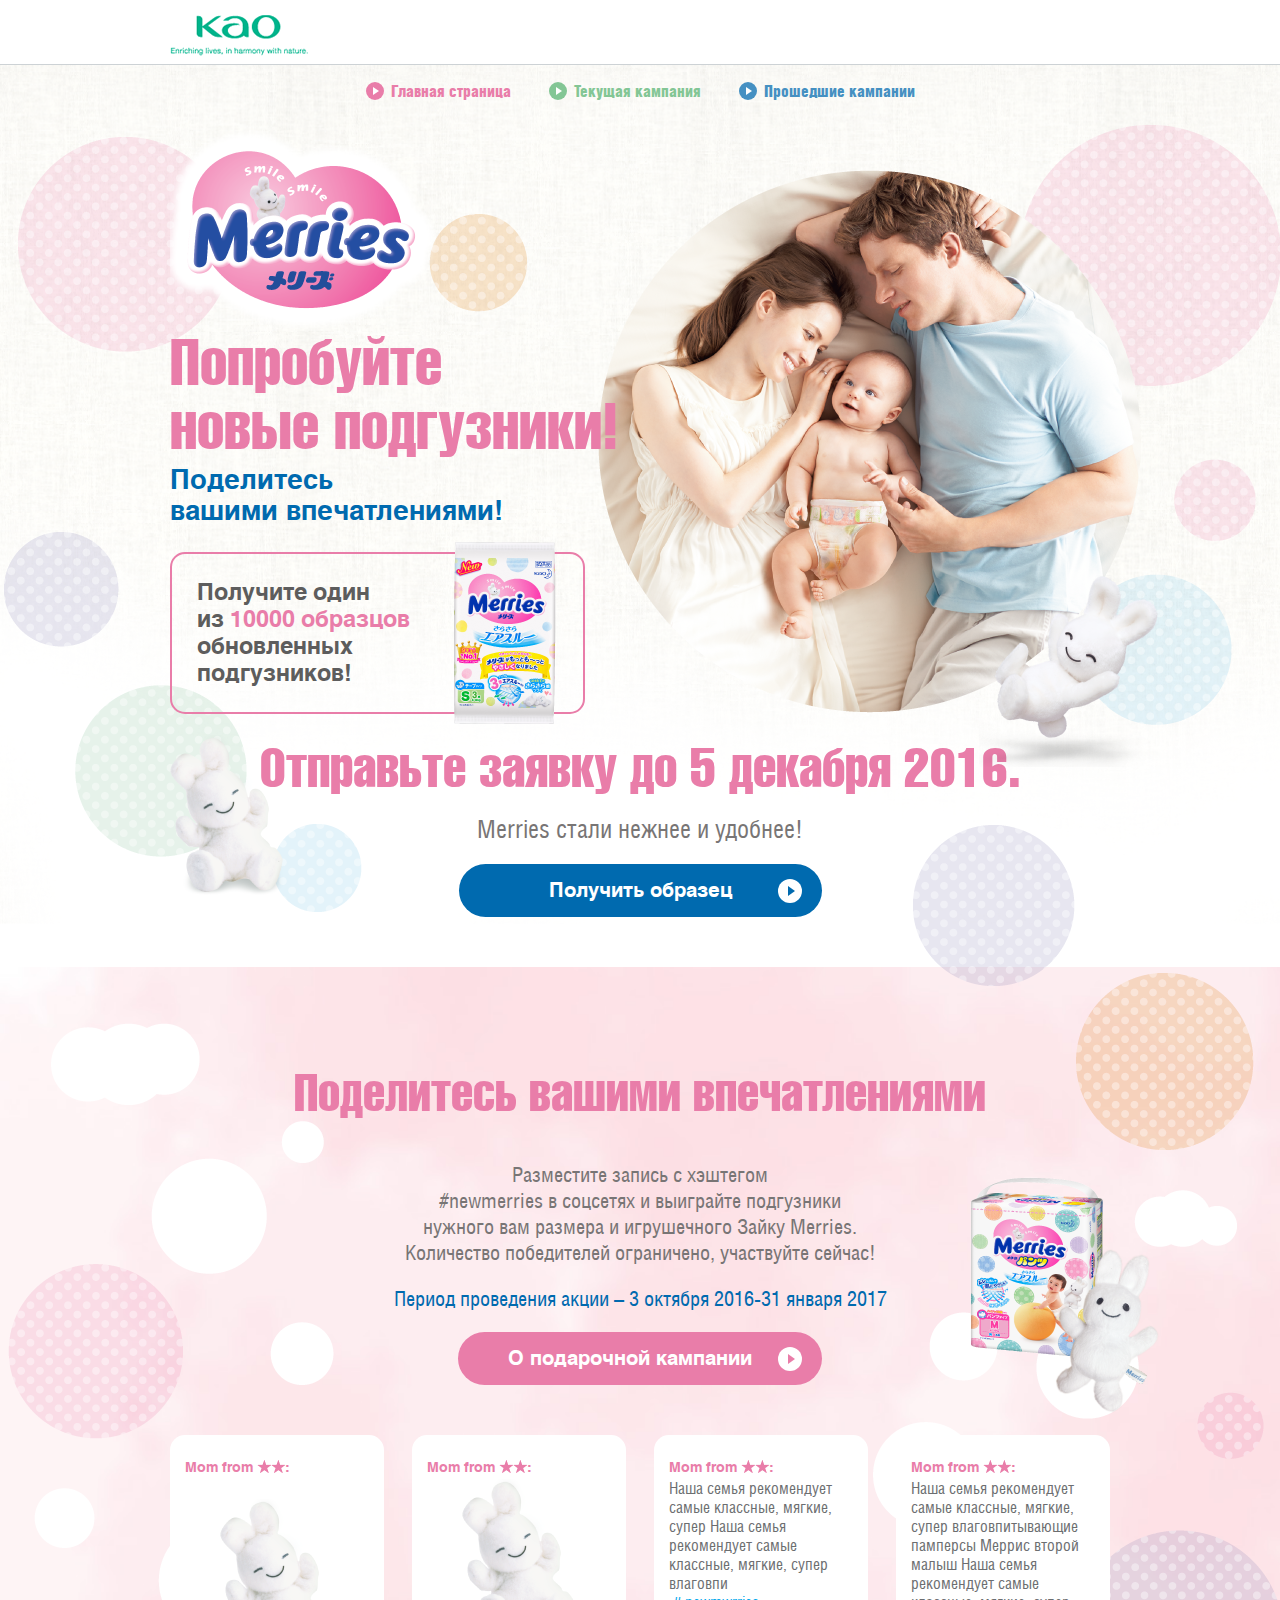
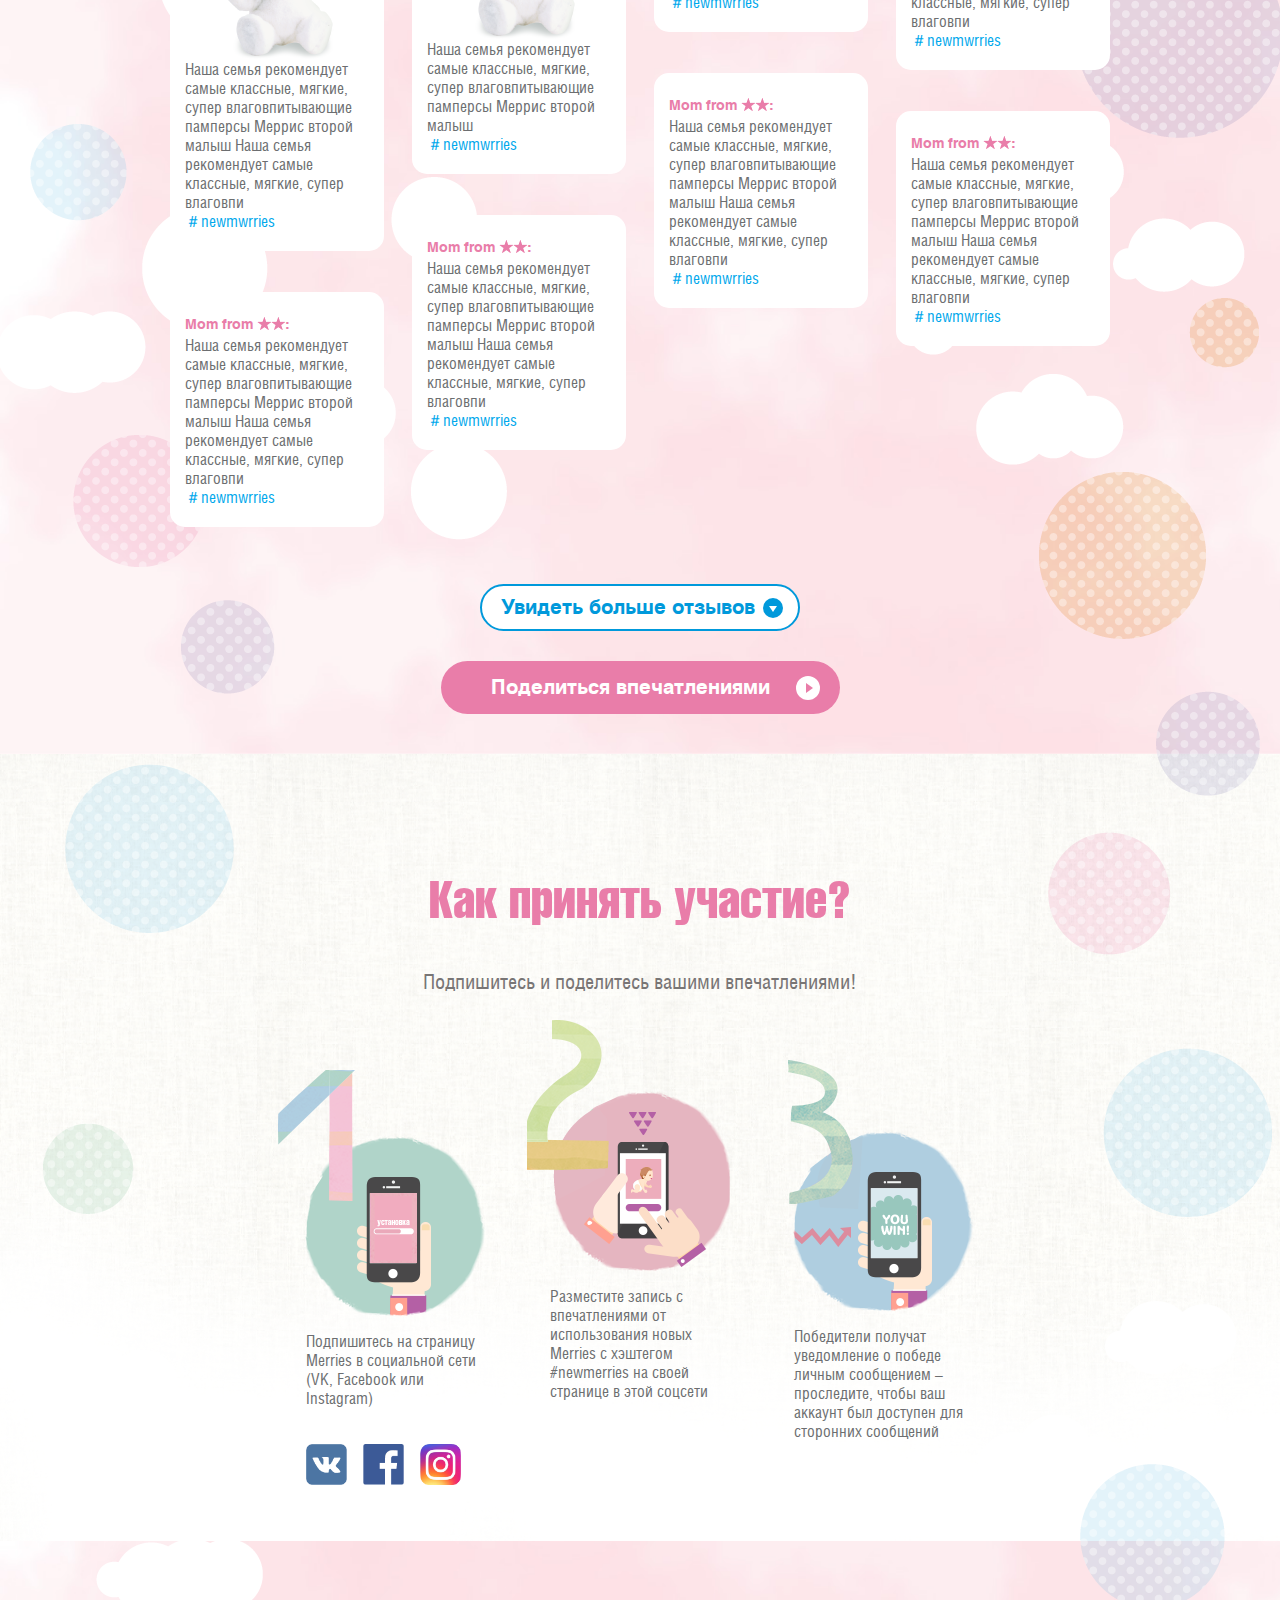
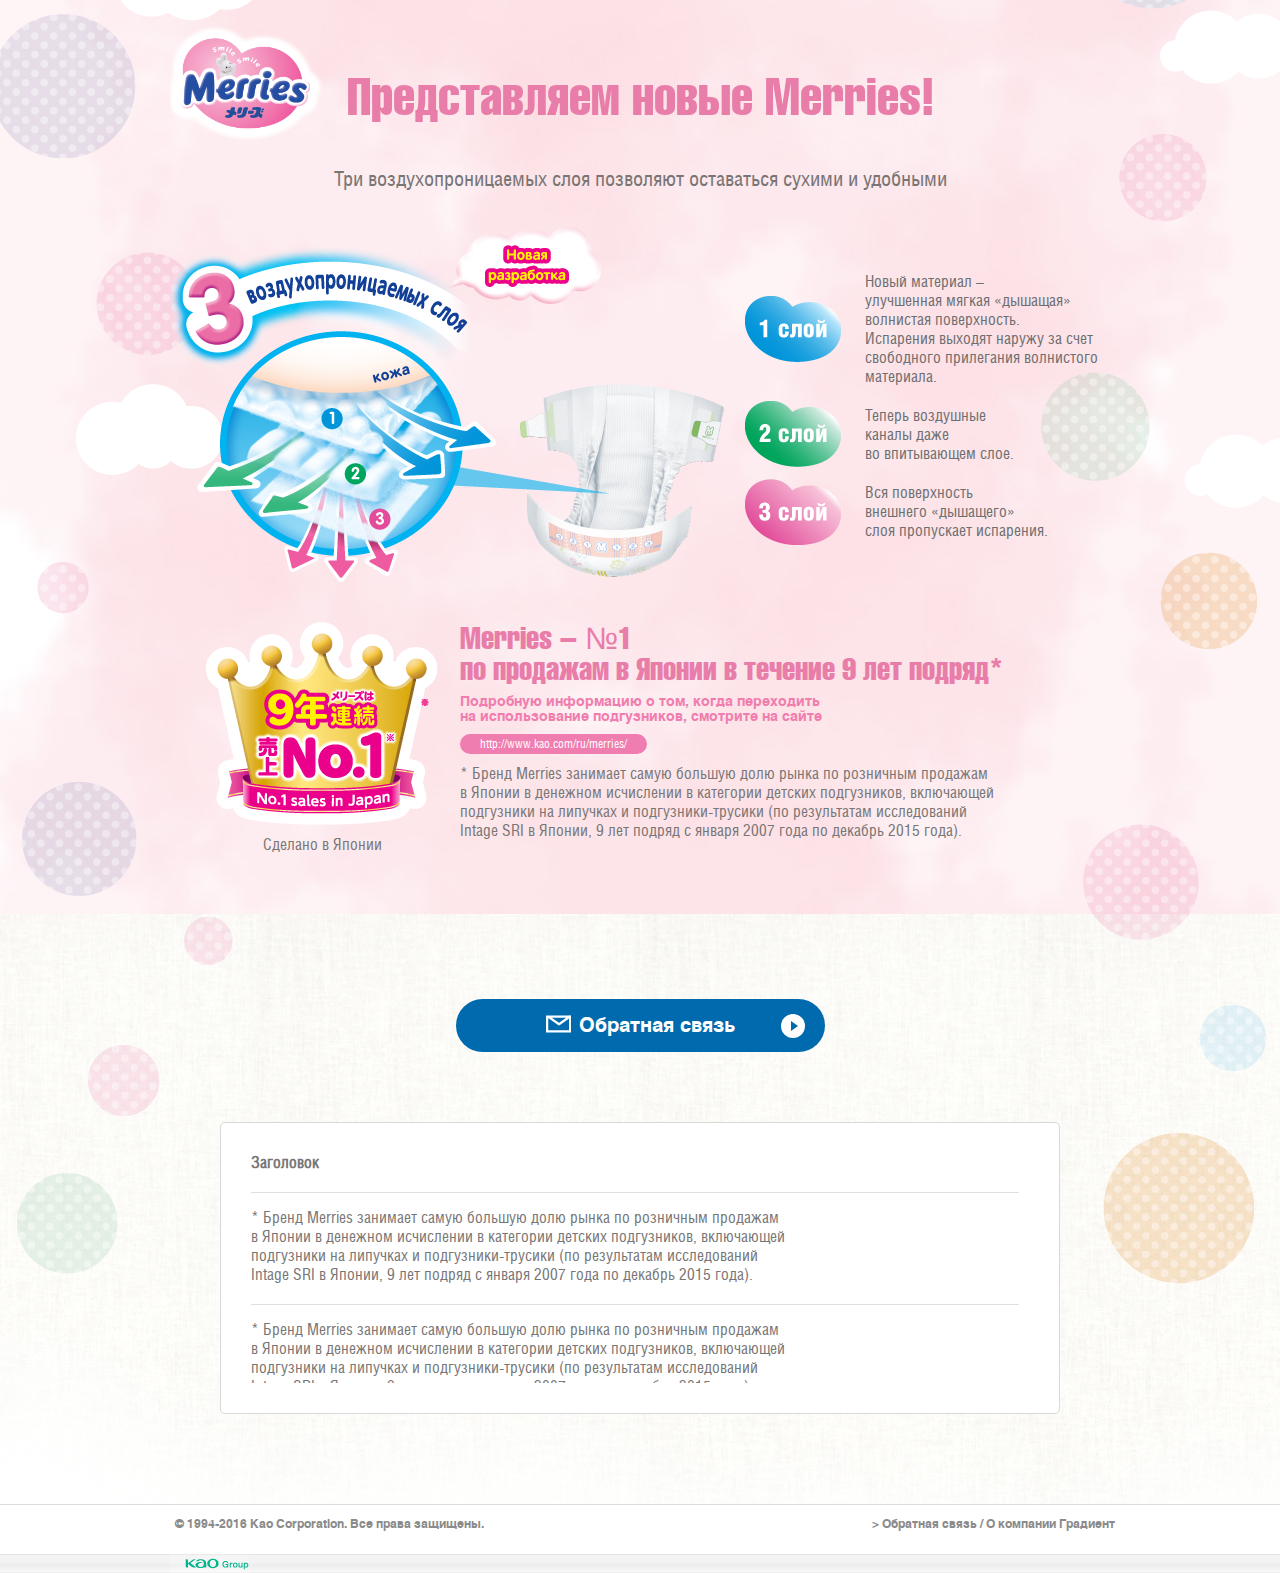
==== Merries/index.html @ 50fe29ae "правки формы" ====
<!DOCTYPE html>
<html lang="en">

    <head>

        <!-- Basic page needs
        ============================================ -->
        <title>Home page</title>
        <meta charset="utf-8">
        <meta name="author" content="">
        <meta name="keywords" content="">
        <meta name="description" content="">

        <!-- Mobile specific metas
        ============================================ -->
        <meta name="viewport" content="width=device-width, initial-scale=1.0, maximum-scale=1.0, user-scalable=no">


        <!-- Libs CSS
        ============================================ -->
        <!-- <link href="https://fonts.googleapis.com/css?family=Roboto+Condensed:300,400,700&subset=cyrillic" rel="stylesheet"> -->

        

        <!-- Favicon
        ============================================ -->
        <!-- <link rel="shortcut icon" type="images/x-icon" href="images/fav_icon.ico"> -->
        <link rel="stylesheet" href="plugins/jquery.arcticmodal-0.3/jquery.arcticmodal-0.3.css">
        <link rel="stylesheet" href="plugins/ion.calendar-2.0.2/css/ion.calendar.css">

        <!-- Theme CSS
        ============================================ -->
        <!-- <link rel="stylesheet" href="css/se.css"> -->
        <link rel="stylesheet" href="css/style.css">

        <!-- Media Queries CSS
        ============================================ -->
        <link rel="stylesheet" href="css/responsive.css">

        <!-- Old IE 
        ============================================ -->

        <!--[if lt IE 8]>
        <div style=' clear: both; text-align:center; position: relative;'>
          <a href="http://windows.microsoft.com/en-US/internet-explorer/products/ie/home?ocid=ie6_countdown_bannercode">
            <img src="http://storage.ie6countdown.com/assets/100/images/banners/warning_bar_0000_us.jpg" border="0" height="42" width="820" alt="You are using an outdated browser. For a faster, safer browsing experience, upgrade for free today." />
          </a>
        </div>
        <![endif]-->
        <!--[if lt IE 9]>
        <script type="text/javascript" src="js/html5.js"></script>
        <link rel="stylesheet" type="text/css" media="screen" href="css/ie.css">
        <![endif]-->


    </head>

    <body>

        <!-- - - - - - - - - - - - - - Header - - - - - - - - - - - - - - - - -->

        <header id="header" role="banner">
            
            <!-- - - - - - - - - - - - - - Logo - - - - - - - - - - - - - - - - -->

            <div class="container">
                <div class="logo">
                
                  <a href="index.html" title="Home Page">
                      HomeStyle
                  </a>
                
                </div>
            </div>
             
            <!-- - - - - - - - - - - - - - End of Logo - - - - - - - - - - - - - - - - -->
            

        </header>

        <!-- - - - - - - - - - - - - - End of Header - - - - - - - - - - - - - - - - -->

        <!-- - - - - - - - - - - - - - Content - - - - - - - - - - - - - - - - -->

        <section>

            <div class="box box_1">

                <div class="container">

                    <!-- - - - - - - - - - - - - - Main Navigation - - - - - - - - - - - - - - - - -->
                   
                    <nav role="navigation">
                   
                       <ul class="navigation">
                   
                           <li class="nav_item_1"><a href="index.html">Главная страница</a></li>
                           <li class="nav_item_2"><a href="present.html">Текущая кампания</a></li>
                           <li class="nav_item_3"><a href="campaignslist.html">Прошедшие кампании</a></li>
                   
                       </ul>
                   
                    </nav>
                   
                   <!-- - - - - - - - - - - - - - End of Main Navigation - - - - - - - - - - - - - - - - -->
                   
                    <div class="two_box clearfix">
                        <div class="two_box_left layer_box_1">
                            <div class="logo_merries">
                                <img src="images/logo_merries.png" height="200" width="271" alt="">
                            </div>

                            <h1>Попробуйте <br> новые подгузники!</h1>
                            <h2>Поделитесь <br> вашими впечатлениями!</h2>

                            <div class="information_box">
                                <div class="information_box_img">
                                    <img src="images/merries_img_1.png" height="182" width="102" alt="">
                                </div>
                                Получите один  <br>
                                из <span>10000 образцов</span>  <br>
                                обновленных  <br>
                                подгузников!
                            </div>
                        </div>
                        <div class="two_box_right">
                            <div class="main_foto">
                                <img src="images/photo1.png" height="543" width="543" alt="">
                            </div>
                        </div>
                    </div>

                    <div class="align_center">
                        <p class="title_data">Отправьте заявку до 5 декабря 2016. </p>
                        <p class="title_information">Merries стали нежнее и удобнее!</p>

                        <a href="javascript:;" class="btn_blue modal_btn3">Получить образец</a>
                    </div>

                    <div class="rabbit_1">
                        <img src="images/rabbit_1.png" alt="">
                    </div>
                    <div class="rabbit_2">
                        <img src="images/rabbit_2.png" alt="">
                    </div>
                    
               </div>
 
            </div>

            <div class="box box_2">

                <div class="container">

                    
                    <div class="h3_wr">
                        <h3>Поделитесь вашими впечатлениями</h3>
                    </div>
                    <!-- <div class="h3_wr">
                        <h3 style="background:  url(images/cloud_1.png) center center no-repeat;">Поделитесь вашими впечатлениями</h3>
                    </div> -->

                    <div class="rabbit_3">
                        <img src="images/rabbit_3.png" alt="">
                    </div>

                    <div class="align_center">
                        <p class="fz21">Разместите запись с хэштегом <br> #newmerries в соцсетях и выиграйте подгузники <br>  нужного вам размера и игрушечного Зайку Merries. <br> Количество победителей ограничено, участвуйте сейчас! </p>
                        <p class="fz21 text_blue">Период проведения акции – 3 октября 2016-31 января 2017</p>
                        <p><a href="present.html" class="btn_pink">О подарочной кампании</a></p>
                    </div>
                   
                    <div class="four_box_offset">

                        <div class="four_box_wr masonry clearfix">

                            <div class="four_box">
                                <div class="cont_box">
                                    <strong>Mom from <span class="icon_star"></span><span class="icon_star"></span>:</strong>
                                    <p>
                                    <div class="image_box">
                                        <img src="images/rabbit_1.png"  alt="">
                                    </div>
                                    Наша семья рекомендует самые классные, мягкие, супер влаговпитывающие памперсы Меррис  второй малыш
                                    Наша семья рекомендует самые классные, мягкие, супер влаговпи <br>
                                    <span class="text_blue">＃newmwrries</span>
                                    </p>
                                    
                                </div>    
                            </div>
                        
                            <div class="four_box">
                                <div class="cont_box">
                                    <strong>Mom from <span class="icon_star"></span><span class="icon_star"></span>:</strong>
                                    <div class="image_box">
                                        <img src="images/rabbit_1.png"  alt="">
                                    </div>
                                    <p>
                                    Наша семья рекомендует самые классные, мягкие, супер влаговпитывающие памперсы Меррис  второй малыш
                                    <br>
                                    <span class="text_blue">＃newmwrries</span>
                                    </p>
                                    
                                </div>    
                            </div>
                        
                            <div class="four_box">
                                <div class="cont_box">
                                    <strong>Mom from <span class="icon_star"></span><span class="icon_star"></span>:</strong>
                                    <p>
                                    Наша семья рекомендует самые классные, мягкие, супер 
                                    Наша семья рекомендует самые классные, мягкие, супер влаговпи <br>
                                    <span class="text_blue">＃newmwrries</span>
                                    </p>
                                    
                                </div>    
                            </div>
                        
                            <div class="four_box">
                                <div class="cont_box">
                                    <strong>Mom from <span class="icon_star"></span><span class="icon_star"></span>:</strong>
                                    <p>
                                    Наша семья рекомендует самые классные, мягкие, супер влаговпитывающие памперсы Меррис  второй малыш
                                    Наша семья рекомендует самые классные, мягкие, супер влаговпи <br>
                                    <span class="text_blue">＃newmwrries</span>
                                    </p>
                                    
                                </div>    
                            </div>

                            <div class="four_box">
                                <div class="cont_box">
                                    <strong>Mom from <span class="icon_star"></span><span class="icon_star"></span>:</strong>
                                    <p>
                                    Наша семья рекомендует самые классные, мягкие, супер влаговпитывающие памперсы Меррис  второй малыш
                                    Наша семья рекомендует самые классные, мягкие, супер влаговпи <br>
                                    <span class="text_blue">＃newmwrries</span>
                                    </p>
                                    
                                </div>    
                            </div>
                        
                            <div class="four_box">
                                <div class="cont_box">
                                    <strong>Mom from <span class="icon_star"></span><span class="icon_star"></span>:</strong>
                                    <p>
                                    Наша семья рекомендует самые классные, мягкие, супер влаговпитывающие памперсы Меррис  второй малыш
                                    Наша семья рекомендует самые классные, мягкие, супер влаговпи <br>
                                    <span class="text_blue">＃newmwrries</span>
                                    </p>
                                    
                                </div>    
                            </div>
                        
                            <div class="four_box">
                                <div class="cont_box">
                                    <strong>Mom from <span class="icon_star"></span><span class="icon_star"></span>:</strong>
                                    <p>
                                    Наша семья рекомендует самые классные, мягкие, супер влаговпитывающие памперсы Меррис  второй малыш
                                    Наша семья рекомендует самые классные, мягкие, супер влаговпи <br>
                                    <span class="text_blue">＃newmwrries</span>
                                    </p>
                                    
                                </div>    
                            </div>
                        
                            <div class="four_box">
                                <div class="cont_box">
                                    <strong>Mom from <span class="icon_star"></span><span class="icon_star"></span>:</strong>
                                    <p>
                                    Наша семья рекомендует самые классные, мягкие, супер влаговпитывающие памперсы Меррис  второй малыш
                                    Наша семья рекомендует самые классные, мягкие, супер влаговпи <br>
                                    <span class="text_blue">＃newmwrries</span>
                                    </p>
                                    
                                </div>    
                            </div>
                        
                        </div>



                        <div class="four_box_wr clearfix open_top_box" style="display: none;">

                            <div class="masonry2">
                                <div class="four_box">
                                    <div class="cont_box">
                                        <strong>Mom from <span class="icon_star"></span><span class="icon_star"></span>:</strong>
                                        <p>
                                        Наша семья рекомендует самые классные, мягкие, супер влаговпитывающие памперсы Меррис  второй малыш
                                        Наша семья рекомендует самые классные, мягкие, супер влаговпи <br>
                                        <span class="text_blue">＃newmwrries</span>
                                        </p>
                                        
                                    </div>    
                                </div>
                            
                                <div class="four_box">
                                    <div class="cont_box">
                                        <strong>Mom from <span class="icon_star"></span><span class="icon_star"></span>:</strong>
                                        <p>
                                        Наша 
                                        Наша семья рекомендует самые классные, мягкие, супер влаговпи <br>
                                        <span class="text_blue">＃newmwrries</span>
                                        </p>
                                        
                                    </div>    
                                </div>
                            
                                <div class="four_box">
                                    <div class="cont_box">
                                        <strong>Mom from <span class="icon_star"></span><span class="icon_star"></span>:</strong>
                                        <p>
                                        Наша семья рекомендует самые классные, мягкие, супер влагпамперсы Меррис  второй малыш
                                        Наша семья рекомендует самые классные, мягкие, супер влаговпи <br>
                                        <span class="text_blue">＃newmwrries</span>
                                        </p>
                                        
                                    </div>    
                                </div>
                            
                                <div class="four_box">
                                    <div class="cont_box">
                                        <strong>Mom from <span class="icon_star"></span><span class="icon_star"></span>:</strong>
                                        <p>
                                        Наша семья рекомалыш
                                        Наша семья рекомендует самые классные, мягкие, супер влаговпи <br>
                                        <span class="text_blue">＃newmwrries</span>
                                        </p>
                                        
                                    </div>    
                                </div>
                                <div class="four_box">
                                    <div class="cont_box">
                                        <strong>Mom from <span class="icon_star"></span><span class="icon_star"></span>:</strong>
                                        <p>
                                        Наша семья рекомендует самые классные, мягкие, супер влаговпитывающие памперсы Меррис  второй малыш
                                        Наша семья рекомендует самые классные, мягкие, супер влаговпи <br>
                                        <span class="text_blue">＃newmwrries</span>
                                        </p>
                                        
                                    </div>    
                                </div>
                            
                                <div class="four_box">
                                    <div class="cont_box">
                                        <strong>Mom from <span class="icon_star"></span><span class="icon_star"></span>:</strong>
                                        <p>
                                        Наша 
                                        Наша семья рекомендует самые классные, мягкие, супер влаговпи <br>
                                        <span class="text_blue">＃newmwrries</span>
                                        </p>
                                        
                                    </div>    
                                </div>
                            
                                <div class="four_box">
                                    <div class="cont_box">
                                        <strong>Mom from <span class="icon_star"></span><span class="icon_star"></span>:</strong>
                                        <p>
                                        Наша семья рекомендует самые классные, мягкие, супер влагпамперсы Меррис  второй малыш
                                        Наша семья рекомендует самые классные, мягкие, супер влаговпи <br>
                                        <span class="text_blue">＃newmwrries</span>
                                        </p>
                                        
                                    </div>    
                                </div>
                            
                                <div class="four_box">
                                    <div class="cont_box">
                                        <strong>Mom from <span class="icon_star"></span><span class="icon_star"></span>:</strong>
                                        <p>
                                        Наша семья рекомалыш
                                        Наша семья рекомендует самые классные, мягкие, супер влаговпи <br>
                                        <span class="text_blue">＃newmwrries</span>
                                        </p>
                                        
                                    </div>    
                                </div>
                            
                            </div>
                        </div>


                        <div class="btn_blue_pos">
                            <a href="javascript:;" class="btn_blue2 btn_open_top_box"><span class="s">Увидеть больше отзывов</span><span class="h">Скрыть отзывы</span></a>
                        </div>

                    </div>

                    <div class="align_center">
                        <p><a href="javascript:;" class="btn_pink modal_btn">Поделиться впечатлениями</a></p>
                    </div>
                    
               </div>

            </div>

            <div class="box box_3">

                <div class="container">

                    
                    <div class="h3_wr">
                        <h3>Как принять участие?</h3>
                    </div>

                    <div class="align_center">
                        <p class="fz21">Подпишитесь и поделитесь вашими впечатлениями!</p>
                    </div>
                   
                    <div class="three_box_wr clearfix">

                        <div class="three_box">
                            <div class="three_box_img three_box_1">
                                <img src="images/participation_img_1.png"  alt="">
                            </div>  
                            <div class="three_box_cont">
                                <p>Подпишитесь на страницу Merries в cоциальной сети (VK, Facebook или Instagram)</p>  
                                <ul class="social_box">
                                    <li><a href=""><img src="images/icon_vk.png" height="41" width="41" alt=""></a></li>
                                    <li><a href=""><img src="images/icon_f.png" height="41" width="41" alt=""></a></li>
                                    <li><a href=""><img src="images/icon_tw.png" height="41" width="41" alt=""></a></li>
                                </ul>
                            </div>
                        </div>
                    
                        <div class="three_box">
                            <div class="three_box_img three_box_2">
                                <img src="images/participation_img_2.png" h alt=""> 
                            </div>
                           <div class="three_box_cont"> <p>Разместите запись с впечатлениями от использования новых Merries с хэштегом #newmerries на своей странице в этой соцсети</p> </div>   
                        </div>

                        <div class="three_box">
                            <div class="three_box_img three_box_3">
                                <img src="images/participation_img_3.png" alt="">
                            </div>    
                            <div class="three_box_cont">
                                <p>Победители получат уведомление о победе личным сообщением – проследите, чтобы ваш аккаунт был доступен для сторонних сообщений</p>
                            </div>
                        </div>           
                    
                    </div>
                    
               </div>

            </div>

            <div class="box box_4">

                <div class="container">

                    
                    <div class="h3_wr">
                        <h3>Представляем новые Merries!</h3>
                    </div>

                    <div class="align_center">
                        <p class="fz21">Три воздухопроницаемых слоя позволяют оставаться сухими и удобными</p>
                    </div>

                    <div class="present_box clearfix">
                        <div class="present_left_box">
                            <img src="images/img_present_1.png" alt="">
                        </div>
                        
                        <div class="present_right_box">
                            <ul class="list1">
                                <li style="background:url(images/list_number_1.png) 0 center no-repeat;">Новый материал – <br>
                                    улучшенная мягкая «дышащая» <br>
                                    волнистая поверхность. <br>
                                    Испарения выходят наружу за счет <br>
                                    свободного прилегания волнистого <br>
                                    материала.</li>
                                <li style="background:url(images/list_number_2.png) 0 center no-repeat;">Теперь воздушные <br>
                                    каналы даже <br>
                                    во впитывающем слое.</li>
                                <li style="background:url(images/list_number_3.png) 0 center no-repeat;">Вся поверхность <br>
                                    внешнего «дышащего» <br>
                                    слоя пропускает испарения.</li>
                                                            
                            </ul>
                        </div>
                    </div>
                   

                   <div class="present_box2 clearfix">
                        <div class="present_left_box2">
                            <img src="images/img_present_2.png" alt="">
                            <div class="align_center">
                                Сделано в Японии
                            </div>
                        </div>
                        
                        <div class="present_right_box2">

                            <h4>Merries – №1 <br>по продажам в Японии в течение 9 лет подряд* </h4>
                            <h5>Подробную информацию о том, когда переходить <br>на использование подгузников, смотрите на сайте</h5>
                            <a href="http://www.kao.com/ru/merries/" class="btn_pink_sm">http://www.kao.com/ru/merries/</a>
                            <p>* Бренд Merries занимает самую большую долю рынка по розничным продажам <br>в Японии в денежном исчислении в категории детских подгузников, включающей <br>подгузники на липучках и подгузники-трусики (по результатам исследований <br>Intage SRI в Японии, 9 лет подряд с января 2007 года по декабрь 2015 года).</p>
                        </div>
                    </div>

                    <div class="rabbit_4">
                        <img src="images/logo_merries.png" height="115" width="155" alt="">
                    </div>
                    
               </div>

            </div>

            <div class="box box_5">

                <div class="container">


                    <div class="align_center pb_70">
                         <a href="javascript:;" class="btn_blue modal_btn2"><img src="images/icon_email.png" alt="">Обратная связь</a>
                    </div>

                   <div class="instructions">
                       <div class="instructions_box">
                           <p><strong>Заголовок</strong></p>
                           <div class="instructions_line"></div>
                           <p>* Бренд Merries занимает самую большую долю рынка по розничным продажам <br>в Японии в денежном исчислении в категории детских подгузников, включающей <br>подгузники на липучках и подгузники-трусики (по результатам исследований <br>Intage SRI в Японии, 9 лет подряд с января 2007 года по декабрь 2015 года).</p>
                           <div class="instructions_line"></div>
                           <p>* Бренд Merries занимает самую большую долю рынка по розничным продажам <br>в Японии в денежном исчислении в категории детских подгузников, включающей <br>подгузники на липучках и подгузники-трусики (по результатам исследований <br>Intage SRI в Японии, 9 лет подряд с января 2007 года по декабрь 2015 года).</p>
                           <p>* Бренд Merries занимает самую большую долю рынка по розничным продажам <br>в Японии в денежном исчислении в категории детских подгузников, включающей <br>подгузники на липучках и подгузники-трусики (по результатам исследований <br>Intage SRI в Японии, 9 лет подряд с января 2007 года по декабрь 2015 года).</p>
                       </div>
                   </div>
                    
               </div>

            </div>
            
        </section>

        <!-- - - - - - - - - - - - - - End of Content - - - - - - - - - - - - - - - - -->

        <!-- - - - - - - - - - - - - - Footer - - - - - - - - - - - - - - - - -->

        <footer>

            <div class="footer clearfix">
                <div class="container">
                    <div class="navi">
                        <p><a href="/ru/merries/info/contact.html"> > Обратная связь / О компании Градиент</a></p>
                    </div>
                    <div class="copyright">&copy; 1994-2016 Као Corporation. Все права защищены.</div>
                </div>
            </div>

            <div class="groupCi" align="left">
                <div class="container">
                    <a href="http://www.kao.com/group/en/group/"><img src="images/group_ci.gif" alt="Kao Group" width="79" height="19" border="0"></a>
                </div>
            </div>

        </footer>

        <!-- - - - - - - - - - - - - - End of Footer - - - - - - - - - - - - - - - - -->

        <div style="display: none;">
            <div class="box-modal modal">
                <div class="box-modal_close arcticmodal-close">&times;</div>
                <div class="align_center">
                    <p>Поделитесь вашими впечатлениями</p>
                    <ul class="social_box">
                        <li><a href=""><img src="images/icon_vk.png" height="71" width="71" alt=""></a></li>
                        <li><a href=""><img src="images/icon_f.png" height="71" width="71" alt=""></a></li>
                        <li><a href=""><img src="images/icon_tw.png" height="71" width="71" alt=""></a></li>
                    </ul>
                </div>
            </div>
        </div>

        <div style="display: none;">
            <div class="box-modal-2 modal2">
                <div class="box-modal_close arcticmodal-close">&times;</div>
                <div class="align_center">
                    <p class="title_data">Обратная связь</p>

                    <div class="form_wr">
                        <form class="validateform2">
                            <div class="form_box">
                                <label>E-mail</label>
                                <input required type="text" value="" name="email" placeholder="" />
                            </div>
                            <div class="form_box">
                                <label>Имя</label>
                                <input required type="text" value="" name="name" placeholder="" />
                            </div>
                            <div class="form_box">
                                <label>Сообщение</label>
                                <textarea name="message"></textarea>
                            </div>

                            <div class="align_center">
                                <button class="btn_blue">Отправить</button>
                            </div>

                        </form>
                    </div>

                </div>
            </div>
        </div>

        <div style="display: none;">
            <div class="box-modal-3 modal3">
                <div class="box-modal_close arcticmodal-close">&times;</div>
                <div class="align_center">
                    <p class="title_data">Регистрация</p>

                    <div class="form_wr">
                        <form class="validateform">

                            <div class="form_wr radio_box_wr">
                                <div class="form_box">
                                    <span>Есть ли у Вас сэмпл продукции?</span>

                                    <ul class="list_radio">
                                        <li>
                                            <input type="radio" class="radio btn_form_box_close" id="radio-21" name="radio2">
                                            <label for="radio-21">Да</label>
                                        </li>
                                        <li>
                                            <input type="radio" class="radio btn_form_box_open" id="radio-22" name="radio2" checked>
                                            <label for="radio-22">Нет</label>
                                        </li>

                                    </ul>
                                    
                                </div>
                            </div>

                            <div class="form_box_open active" style="display: block;">
                                <div class="row clearfix">
                                
                                    <div class="col-33pr">
                                        <div class="form_box">
                                            <label>Фамилия</label>
                                            <input required type="text" value="" name="l_name" placeholder="" />
                                        </div>
                                    </div>
                                    <div class="col-33pr">
                                        <div class="form_box">
                                            <label>Имя</label>
                                            <input required type="text" value="" name="name" placeholder="" />
                                        </div>
                                    </div>
                                    <div class="col-33pr">
                                        <div class="form_box">
                                            <label> Отчество</label>
                                            <input required type="text" value="" name="m_name" placeholder="" />
                                        </div>
                                    </div>

                                </div>

                                

                                <div class="row clearfix">

                                    <div class="col-50pr">
                                        <div class="form_box">
                                            <label>Номер телефона</label>
                                            <input type="text" placeholder="" required name="number" class="phone_mask"> 
                                        </div>
                                    </div>
                                    
                                    <div class="col-50pr">
                                        <div class="form_box">
                                            <label>E-mail</label>
                                            <input required type="text" value="" name="email" placeholder="" />
                                        </div>
                                    </div>
                                    

                                </div>

                                <div class="row clearfix">             
                                    
                                    <div class="col-50pr">
                                        <div class="form_wr radio_box_wr">

                                            <div class="form_box">
                                                <label>Дата рождения</label>
                                                <!-- <input required type="date" value="" name="date" placeholder="" /> -->
                                    
                                                <div class="calendar_wr">
                                                    <span class="icon_calendar"></span>
                                                    <input required maxlength="8" class="calendar" data-lang="ru" data-years="1960-2016" data-format="LL" data-sundayfirst="false" placeholder="" name="calendar1" />
                                                </div>
                                                
                                    
                                            </div>
                                       
                                        </div>
                                    </div>

                                    <div class="col-50pr">

                                        <div class="form_box">
                                            <label>Город</label>
                                            <select class="select_city">
                                                <option>Город 1</option>
                                                <option>Город 2</option>
                                                <option>Город 3</option>
                                                <option>Город 4</option>
                                                <option data-city='1'>Другой</option>
                                            </select>

                                            <input type="hidden" name="anotherCity" class="input_city">

                                        </div>

                                    </div>

                                </div>


                                <div class="row clearfix">
                                
                                    <div class="col-33pr">
                                        <div class="form_box">
                                            <label>Индекс</label>
                                            <input required type="text" value="" name="postcode2" placeholder="" />
                                        </div>
                                    </div>
                                    <div class="col-33pr">
                                        <div class="form_box">
                                            <label>Улица</label>
                                            <input required type="text" value="" name="street2" placeholder="" />
                                        </div>
                                    </div>
                                    <div class="col-33pr">
                                        <div class="form_box">
                                            <label>Дом</label>
                                            <input required type="text" value="" name="building2" placeholder="" />
                                        </div>
                                    </div>
                                
                                </div>
                                
                                <div class="row clearfix">
                                
                                    <div class="col-33pr">
                                        <div class="form_box">
                                            <label>Корпус/Строение</label>
                                            <input required type="text" value="" name="housing2" placeholder="" />
                                        </div>
                                    </div>
                                    <div class="col-33pr">
                                        <div class="form_box">
                                            <label>Квартира</label>
                                            <input required type="text" value="" name="apartment2" placeholder="" />
                                        </div>
                                    </div>
                                </div>
                            </div>


                            <div class="cildren_line"></div>

                            <div class="row clearfix">

                                <div class="col-50pr">
                                    <div class="form_box">
                                        <label>Количество детей</label>
                                        <select id="qtChildren">
                                            <option value="1">1</option>
                                            <option value="2">2</option>
                                            <option value="3">3</option>
                                            <option value="4">4</option>
                                        </select>
                                    </div>
                                </div>

                                <div class="col-50pr">
                                    
                                </div>
                                
                            </div>

                            <div id="cildren_qt_box">
                                
                                <div class="cildren_qt_item">
                                    
                                    <div class="row clearfix">
                                    
                                        <div class="col-50pr">
                                            <div class="form_box">
                                                <label>Дата рождения</label>
                                                <!-- <input required type="date" value="" name="date" placeholder="" /> -->
                                    
                                                <div class="calendar_wr">
                                                    <span class="icon_calendar"></span>
                                                    <input required class="calendar" data-lang="ru" data-years="1990-2016" data-format="LL" data-sundayfirst="false" placeholder="" />
                                                </div>
                                                
                                    
                                            </div>
                                        </div>
                                    
                                        <div class="col-50pr">
                                            <div class="form_box">
                                                <label>Пол</label>
                                                <select>
                                                    <option>Мальчик</option>
                                                    <option>Девочка</option>
                                                </select>
                                            </div>
                                        </div>
                                        
                                    </div>

                                    <div>
                                        <div class="form_box">
                                            <label>Какими подгузниками пользовались</label>
                                            <select>
                                                <option>Подгузник 1</option>
                                                <option>Подгузник 2</option>
                                                <option>Подгузник 3</option>
                                                <option>Подгузник 4</option>
                                            </select>
                                        </div>
                                    </div>

                                </div>

                            </div>

                            <br>

                            

                            <div class="title_thanks" id="sample_ok">
                                Спасибо! Ваша заявка отправлена.
                            </div>
                            <div class="title_fail" id="sample_fail">
                                Ошибка! Ваша заявка не отправлена.
                            </div>

                            <div class="align_center">
                                <button class="btn_blue">Отправить</button>
                            </div>
                            
                                                            
                        </form>
                    </div>

                </div>
            </div>
        </div>


        <!-- Include Libs & Plugins
        ============================================ -->
        <script type="text/javascript" src="js/jquery-2.2.0.min.js"></script>

        <script type="text/javascript" src="plugins/jquery.arcticmodal-0.3/jquery.arcticmodal-0.3.min.js"></script>
        <script src="plugins/masonry.pkgd.min.js"></script>
        <script src="plugins/jquery.validate.js"></script>
        <script type="text/javascript" src="plugins/jquery.maskedinput.js"></script>

        <script src="plugins/ion.calendar-2.0.2/js/moment-with-locales.min.js"></script>
        <script src="plugins/ion.calendar-2.0.2/js/ion.calendar.js"></script>


        <!-- Theme files
        ============================================ -->
        <script src="js/script.core.js"></script>
        <script src="js/script.plugins.js"></script>
        
    </body>
</html>
---- Merries/plugins/ion.calendar-2.0.2/css/ion.calendar.css ----
/* Ion.Calendar
// Version 2.0.1, build: 91
// © 2013 Denis Ineshin | IonDen.com
//
// Project page:    http://ionden.com/a/plugins/ion.calendar/
// GitHub page:     https://github.com/IonDen/ion.calendar
//
// Released under MIT licence:
// http://ionden.com/a/plugins/licence-en.html
// ===================================================================================================================*/

/* ic = ion.calendar prefix */
.ic__container,
.ic__week-head,
.ic__week-head td,
.ic__days,
.ic__days td,
.ic__header,
.ic__prev,
.ic__next,
.ic__datepicker {
    margin: 0; padding: 0;
    font-family: Arial, Helvetica, sans-serif;
    font-size: 10px; line-height: 13px;
    cursor: default;
    text-shadow: none !important;
}


.ic__container {
    position: relative;
    background: #fff;
}
    .ic__container table {
        width: 100%;
        border: 0;
        border-collapse: collapse !important;
        border-spacing: 0 !important;
    }


.ic__header {
    position: relative;
    background: #555;
    height: 35px;
}
    .ic__prev, .ic__next {
        position: absolute;
        top: 0;
        width: 7%; height: 35px;
        background-color: #555;
        cursor: pointer;
    }
    .ic__prev:hover, .ic__next:hover {
        background-color: #666;
    }
        .ic__prev div, .ic__next div {
            position: absolute;
            width: 0; height: 0;
            overflow: hidden;
            border: 5px solid transparent;
        }

    .ic__prev {
        left: 0;
    }
        .ic__prev div {
            top: 13px; left: 50%;
            margin-left: -7px;
            border-right-color: #fff;
        }
    .ic__next {
        right: 0;
    }
        .ic__next div {
            top: 13px; right: 50%;
            margin-right: -7px;
            border-left-color: #fff;
        }


    .ic__month {
        position: absolute;
        top: 6px; left: 9%;
        width: 50%;
    }
    .ic__year {
        position: absolute;
        top: 6px; right: 9%;
        width: 30%;
    }
    .ic__header select {
        -webkit-box-sizing: border-box;
        -moz-box-sizing: border-box;
        box-sizing: border-box;
        width: 100%;
        border: 1px solid #000;
        padding: 2px;
        font-size: 14px;
        font-weight: bold;
    }
    .ic__header select:focus {
        outline: none;
    }



.ic__week-head td {
    width: 14%;
    vertical-align: top;
    text-align: center;
    padding: 10px 0 8px;

    border: 1px solid #ebebeb;
    color: #b5b5b5;
    font-size: 9px; line-height: 1.333;
    text-transform: uppercase;
}


.ic__days {
    margin-top: -1px;
}
    .ic__days td {
        width: 14%;
        vertical-align: top;
        text-align: center;
        padding: 10px 0 8px;

        border: 1px solid #ebebeb;
        color: #757575;
        font-size: 9px; line-height: 1.333;
        text-transform: uppercase;
    }
    .ic__days .ic__day {
        background: #fff;
        cursor: pointer;
    }
    .ic__days .ic__day:hover {
        background: #d35746;
        color: #fff;
    }
    .ic__days .ic__day-empty {
        background: #fff url('[data-uri]');
    }
    .ic__days .ic__day_state_current {
        background: #f4f4f4;
        color: #000;
    }
    .ic__days .ic__day_state_selected {
        background: #f4f4f4;
        color: #000;
    }


.ic__datepicker {
    position: absolute;
    top: -9999px; left: -9999px;
    width: 250px; padding: 10px;
    border-radius: 10px;
    background: #333;
    z-index: 9999;
}
---- Merries/css/style.css ----
/* 
-----------------------------------------------------
  Stylesheet Guide
-----------------------------------------------------
  
  1. Default stylesheets

  2. Basic Elements
    2.1. Typography
    2.2. Lists
    2.3. Buttons
    2.4. Dividers
    2.5. Tooltips
    2.6. Tables
    2.7. Forms

  3. General classes

  4. Main options
    4.1 Page tilte end breadcrumps
    4.2 Offsets

  5. Header
    5.1. Main navigation
    5.2. Search

  6. Plugins
    6.1. Modal
    6.2. Carousels
    6.3. modal form
    6.4. Calendar

  7. Main Section
    7.2. Rabbit
    7.3. Social

  8. Footer
    8.1. Footer Bottom
    8.2. Copyright
  
  9. Campaignslist
  10. End
  11. Diagram

*/
@import "reset.css";
@import "../fonts/stylesheet.css";



/* ------------------------------------------------

    1. Default stylesheets

------------------------------------------------ */

   body {
    font-family: 'helioscondregular', sans-serif;
    color:#787575;
    font-size:16px;
    line-height:19px;
    background:#ffffff;
    -webkit-text-size-adjust: none;
    /*background:  url(../images/bg_body.png) center 0 repeat-y;*/
    position: relative;
   }

   body:before {
      content: '';
      position: absolute;
      top: 0;
      bottom: 0;
      right: 0;
      left: 0;
      z-index: 0;
      background:  url(../images/bg_body.png) center 0 repeat-y;
    }

    * {
    -webkit-box-sizing: border-box;
    -moz-box-sizing: border-box;
    box-sizing: border-box;
   }

   ::selection{
    color: #fff;
    background: #e97da9;
   }
   ::-moz-selection{
    color: #fff;
    background: #e97da9;
   }
   ::-webkit-scrollbar{
    background: #fde5ea;  
    width: 10px;
   }

   ::-webkit-scrollbar-thumb{
    background: #f07db0;
   }


   ::-webkit-input-placeholder{
    color:#505050;
    -webkit-transition: text-indent .5s ease, color .5s ease;
        transition: text-indent .5s ease, color .5s ease;
   }
   input::-moz-placeholder{
    color:#505050;
    opacity:1;
   }
   textarea::-moz-placeholder{
    color: #505050;
    opacity: 1;
   }
   ::ms-input-placeholder{
    color:#505050;
   }
   [placeholder]:focus::-webkit-input-placeholder{
    text-indent:10em;
    color:transparent;
   }

/* ------------------------------------------------

    2. Basic Elements

------------------------------------------------ */
   /* --------------------------------------------
        2.1. Typography
   -------------------------------------------- */
  
      h1,h2,h3,h4,h5,h6{
         font-family: 'helioscompressedregular', sans-serif;
         font-weight:normal;
         line-height: 1.23em;
         color: #5d5d5d;
         margin: 0;
         margin-bottom: 17px;
      }

      h1{
        font-size: 64px;
        line-height: 64px;
        color: #e97da9;
        margin-bottom: 7px;
      }
      h2{
        font-family: 'helioscbold', sans-serif;
        font-size: 27px;
        line-height: 31px;
        color: #006aaf;
        margin-bottom: 7px;
      }
      h3{
        font-size: 52px;
        line-height: 52px;
        color: #e97da9;
        height: 140px;
        text-align: center;
        display: table-cell;
        vertical-align: middle;
        width: 100%;
        margin-bottom: 0;
      }
      .h3_wr {
        display: table;
        width: 100%;
      }
      h4{
        font-size: 31px;
        line-height: 31px;
        color: #e97da9;
        margin-bottom: 10px;
      }
       h5{
        font-family: 'helioscbold', sans-serif;
        font-size: 14px;
        line-height: 15px;
        color: #f17daf;
        margin-bottom: 10px;
      }
      h6{
        font-family: 'helioscbold', sans-serif;
        font-size: 25px;
        line-height: 30px;
        color: #006aaf;
        margin-bottom: 15px;
      }

      p:not(:last-child){margin-bottom: 20px;}

      mark{background-color: #20cfef;padding: 0 2px;color: #fff;}
      mark.red{background-color: #ee352f;}

      a{
         color: #006aaf;
         text-decoration: none;
         -webkit-transition: all 0.5s;
         -o-transition: all 0.5s;
         transition: all 0.5s;
      }
      a:hover{
         color: #e97da9;
         text-decoration: none;
         -webkit-transition: all 0.3s;
         -o-transition: all 0.3s;
         transition: all 0.3s;
      }
      a:focus,
      a:visited{
         text-decoration: none;
      }

      .fz21 {
        font-size: 21px;
        line-height: 26px;
      }
      .fz12 {
        font-size: 12px;
        line-height: 19px;
      }
      .text_blue {
        color: #006aaf;
      }

      .title_data {
          color: #e97da9;
          font-size: 55px;
          line-height: 55px;
          font-family: 'helioscompressedregular', sans-serif;
          font-weight: normal;
      }
      .title_information {
        font-size: 25px;
        line-height: 30px;
      }

   /* --------------------------------------------
        2.2. Lists
   -------------------------------------------- */
      .list1 li{
        padding-left: 120px;
        padding-bottom: 10px;
        padding-top: 10px;
        font-size: 16px;
        line-height: 19px;
        color: #6c6e70;
        min-height: 70px;
      }

   /* --------------------------------------------
        2.3. Buttons
   -------------------------------------------- */

   .btn_blue{
      display: inline-block;
      outline: none;
      background-color: #006aaf;
      color: #ffffff;
      font-size: 20px;
      line-height: 23px;
      font-family: 'helioscbold',sans-serif;
      padding: 15px 90px;
      border-radius: 30px;
      position: relative;
      outline: none;
      border: none;
   }
   .btn_blue img {
      margin-right: 8px;
      margin-top: 1px;
   }
   .btn_blue:after {
    content: '';
    width: 24px;
    height: 24px;
    background-color: #ffffff;
    border-radius: 100%;
    position: absolute;
    top: 50%;
    margin-top: -12px;
    right: 20px;
   }
   .btn_blue:before {
    position: absolute;
    content: '';
    right: 27px;
    top: 50%;
    margin-top: -5px;
    width: 0px;
    height: 0px;
    border-top: 5px solid transparent;
    border-bottom: 5px solid transparent;
    border-left: 7px solid #006aaf;
    z-index: 2;
    -webkit-transition: all 0.5s;
         -o-transition: all 0.5s;
         transition: all 0.5s;
    }
   .btn_blue:hover{
      background-color: #005389;
      color: #ffffff;
   }
   .btn_blue:hover:before  {
      border-left: 7px solid #005389;
   }

   .btn_blue2{
      display: inline-block;
      outline: none;
      background-color: #ffffff;
      color: #0099db;
      border: 2px solid #0099db;
      font-size: 20px;
      line-height: 23px;
      font-family: 'helioscbold',sans-serif;
      padding: 10px 18px;
      padding-right: 43px;
      border-radius: 25px;
      position: relative;
      outline: none;
      text-align: center;
      min-width: 320px;
   }
   .btn_blue2:after {
    content: '';
    width: 20px;
    height: 20px;
    background-color: #0099db;
    border-radius: 100%;
    position: absolute;
    top: 50%;
    margin-top: -10px;
    right: 15px;
    -webkit-transition: all 0.5s;
         -o-transition: all 0.5s;
         transition: all 0.5s;
   }
   .btn_blue2:before {
    position: absolute;
    content: '';
    right: 21px;
    top: 50%;
    margin-top: -2px;
    width: 0px;
    height: 0px;
    border-left: 4px solid transparent;
    border-right: 4px solid transparent;
    border-top: 6px solid #ffffff;
    z-index: 2;
    }
   .btn_blue2:hover{
      background-color: #ffffff;
      border: 2px solid #005389;
      color: #005389;
   }
   .btn_blue2:hover:after  {
      background-color: #005389;

   }
   .active.btn_blue2:before {
    top: 50%;
    margin-top: -9px;
    border-top: 6px solid transparent;
    border-bottom: 6px solid #ffffff;
   }

   .btn_blue3{
      display: inline-block;
      outline: none;
      background-color: #ffffff;
      color: #0099db;
      border: 2px solid #0099db;
      font-size: 20px;
      line-height: 23px;
      font-family: 'helioscbold',sans-serif;
      padding: 10px 18px;
      padding-right: 43px;
      border-radius: 25px;
      position: relative;
      outline: none;
      text-align: center;
      min-width: 320px;
   }
   .btn_blue3:after {
    content: '';
    width: 20px;
    height: 20px;
    background-color: #0099db;
    border-radius: 100%;
    position: absolute;
    top: 50%;
    margin-top: -10px;
    right: 15px;
    -webkit-transition: all 0.5s;
         -o-transition: all 0.5s;
         transition: all 0.5s;
   }
   .btn_blue3:before {
    position: absolute;
    content: '';
    right: 23px;
    top: 50%;
    margin-top: -4px;
    width: 0px;
    height: 0px;
    border-top: 4px solid transparent;
    border-bottom: 4px solid transparent;
    border-right: 6px solid #ffffff;
    z-index: 2;
    }
   .btn_blue3:hover{
      background-color: #ffffff;
      border: 2px solid #005389;
      color: #005389;
   }
   .btn_blue3:hover:after  {
      background-color: #005389;

   }


   .btn_pink{
      display: inline-block;
      outline: none;
      background-color: #e97da9;
      color: #ffffff;
      font-size: 20px;
      line-height: 23px;
      font-family: 'helioscbold',sans-serif;
      padding: 15px 50px;
      padding-right: 70px;
      border-radius: 30px;
      position: relative;
      outline: none;
      border: none;
   }
   .btn_pink:after {
    content: '';
    width: 24px;
    height: 24px;
    background-color: #ffffff;
    border-radius: 100%;
    position: absolute;
    top: 50%;
    margin-top: -12px;
    right: 20px;
   }
   .btn_pink:before {
    position: absolute;
    content: '';
    right: 27px;
    top: 50%;
    margin-top: -5px;
    width: 0px;
    height: 0px;
    border-top: 5px solid transparent;
    border-bottom: 5px solid transparent;
    border-left: 7px solid #e97da9;
    z-index: 2;
    -webkit-transition: all 0.5s;
         -o-transition: all 0.5s;
         transition: all 0.5s;
    }
   .btn_pink:hover{
      background-color: #cf6e95;
      color: #ffffff;
   }
   .btn_pink:hover:before  {
      border-left: 7px solid #cf6e95;
   }

   .btn_pink_sm {
    display: inline-block;
    font-size: 12px;
    line-height: 14px;
    padding: 3px 20px;
    background-color: #f07db0;
    color: #ffffff;
    border-radius: 10px;
    margin-bottom: 10px;
   }
   .btn_pink_sm:hover {
    background-color: #c66a8f;
    color: #fff;
   }
    
  .s{
    display: block;
   }
   .h{
    display: none;
   }
   .active .s{
    display: none;
   }
   .active .h{
    display: block;
   }

/* ------------------------------------------------

    3. General Classes

------------------------------------------------ */

   .align_left{text-align: left;}
   .align_right{text-align: right;}
   .align_center{text-align: center;}
   .alignleft{float: left; }
   .alignright{float: right;}
   .wrapper{overflow: hidden;}
   .hide{ display: none;}
   .show{ display: block;}
   .d_ib{display: inline-block;}
   .transparent{ opacity:0; }
   .invisible{ opacity: 0; visibility: hidden;}
   .visible{ opacity:1; visibility: visible;}
   .p_abs{position: absolute;}
   .p_rel{position: relative;}
   .p_fix{position: fixed;}
   .reg {text-transform:uppercase}
   .clear {clear:both;width:100%;line-height:0;font-size:0;}
   .clearfix:after {
    content: "";
    display: block;
    height: 0;
    clear: both;
    visibility: hidden;
   }
   .image_box {
      text-align: center;
      margin: 0 auto;
    }
    .image_box img {
      max-width: 100%;
      height: auto;
    }

/* ------------------------------------------------

    4. Main

------------------------------------------------ */

   section {padding:0px 0px 0px 0px;}

   .container {
      width: 940px;
      margin: 0 auto;
      position: relative;
   }

   /* --------------------------------------------
        4.1. Page tilte end breadcrumps
   -------------------------------------------- */
    
      .page_title_box {
         padding: 39px 0 43px;
         color: #505050;
         border-bottom: 1px solid #efefef;
         background-color: #fcfcfc;
      }

      .breadcrumps{
         padding: 9px 0 0;
      }
  /* --------------------------------------------
        4.2. Offsets
  -------------------------------------------- */
    
      .section_offset{
         padding: 55px 0;
      }

      .section_offset:first-child{
         padding: 0 0 55px;
      }

      .cont_pad{
         padding: 75px 0 0;
      }

/* ------------------------------------------------

    5. Header

------------------------------------------------ */
   
   header {
    height: 65px;
    border-bottom: 1px solid #cdd2d5;
    background-color: #ffffff;
   }
   .logo{
    padding-top: 15px;
   }
   .logo a{
     display:block;
     width:139px;
     height:41px;
     background:url(../images/logo.png) 0 0 no-repeat;
     text-decoration:none;
     text-indent:-9999px;
   }

  /* --------------------------------------------
        5.1. Main navigation
  -------------------------------------------- */

  nav {
    text-align: center;
    padding-top: 12px;
    padding-bottom: 25px;
  }

  .navigation {
    display: inline-block;
  } 

  .navigation li {
    display: inline-block;
    padding: 5px 17px;
  }
  
  .navigation li a {
    font-family: 'helioscondblackregular',sans-serif;
    font-size: 16px;
    line-height: 18px;
    padding-left: 25px;
    position: relative;
    display: block;
  }

  .navigation li a:after {
    content: '';
    width: 18px;
    height: 18px;
    background-color: #e97da9;
    border-radius: 100%;
    position: absolute;
    top: 0px;
    left: 0;
   }
   .navigation li a:before {
    position: absolute;
    content: '';
    left: 7px;
    top: 5px;
    width: 0px;
    height: 0px;
    border-top: 4px solid transparent;
    border-bottom: 4px solid transparent;
    border-left: 6px solid #ffffff;
    z-index: 2;
    }

  .nav_item_1 a {
    color: #e97da9;
  }
  .navigation  .nav_item_1 a:after {
    background-color: #e97da9;
  }
  .nav_item_1 a:hover {
    color: #c66a8f;
  }
  .navigation  .nav_item_1 a:hover:after {
    background-color: #c66a8f;
  }

  .nav_item_2 a {
    color: #83c695;
  }
  .navigation  .nav_item_2 a:after {
    background-color: #83c695;
  }
  .nav_item_2 a:hover {
    color: #6ca27b;
  }
  .navigation  .nav_item_2 a:hover:after {
    background-color: #6ca27b;
  }

  .nav_item_3 a {
    color: #4590c2;
  }
  .navigation  .nav_item_3 a:after {
    background-color: #4590c2;
  }
  .nav_item_3 a:hover {
    color: #3979a4;
  }
  .navigation  .nav_item_3 a:hover:after {
    background-color: #3979a4;
  }
  /* --------------------------------------------
        5.2. Search
  -------------------------------------------- */

/* ------------------------------------------------

    6. Plugins

------------------------------------------------ */
   


  /* --------------------------------------------
        6.1. Modal
  -------------------------------------------- */

.box-modal {
  max-width: 460px;
  background-color: #ffffff;
  border-radius: 15px;
  padding: 70px 40px 50px 40px;
  position: relative;
  font-size: 24px;
  color: #5d5d5d;
}
.box-modal_close {
  position: absolute;
  font-size: 40px;
  top: 13px;
  right: 13px;
  cursor: pointer;
  opacity: 0.7;
}
.box-modal_close:hover {
  opacity: 1;
}
  /* --------------------------------------------
        6.2. Carousels
  -------------------------------------------- */  

    /* --------------------------------------------
        6.3. modal form
  -------------------------------------------- */

.box-modal-2 {
    max-width: 460px;
    background-color: #ffffff;
    border-radius: 15px;
    padding: 30px 40px 30px 40px;
    position: relative;
    font-size: 24px;
    color: #5d5d5d;
}

.form_wr {
  text-align: left;
  
}
label {
  color: #58595b;
  font-family: 'helioscbold', sans-serif;
  font-size: 14px;
}

input:not([type="radio"]):not([type="checkbox"]),textarea {
  width: 100%;
  margin-bottom: 16px;
  border: 1px solid #006aaf;
  box-shadow: inset 0 0 2px 0px #006aaf;
  padding: 4px 14px;
  font-size: 14px;
  color: #000;
  height: 32px;
  border-radius: 3px;
}
textarea {
  max-width: 100%;
  height: 100px;
  padding: 10px 14px;
  border-radius: 3px;
}

select {
  width: 100%;
  margin-bottom: 16px;
  border: 1px solid #006aaf;
  box-shadow: inset 0 0 2px 0px #006aaf;
  padding: 0 14px;
  font-size: 14px;
  color: #000;
  height: 32px;
  border-radius: 3px;
}
.form_box {
  position: relative;
  margin-bottom: 5px;
}
label.error {
  display: block;
  position: absolute;
  bottom: -3px;
  width: 100%;
  border: 1px solid #006aaf;
  height: 20px;
  white-space: nowrap; 
  overflow: hidden; 
  text-overflow: ellipsis;
  padding: 0 14px;
  background-color: #d9dbfe;
  font-size: 12px;
  line-height: 16px;
  color: #000000;

}


.box-modal-3 {
    width: 560px;
    max-width: 560px;
    background-color: #ffffff;
    border-radius: 15px;
    padding: 30px 20px 30px 20px;
    position: relative;
    font-size: 24px;
    color: #5d5d5d;
}
.row {
  margin-right: -10px;
  margin-left: -10px;
}
.col-50pr {
  width: 50%;
  float: left;
  padding: 0 10px;
}
.col-33pr {
  width: 33.33%;
  float: left;
  padding: 0 10px;
}
.radio {
  vertical-align: top;
  width: 17px;
  height: 17px;
  margin: 0 3px 0 0;
}
.radio + label {
  cursor: pointer;
  font-size: 16px;
}
.radio {
  position: absolute;
  opacity: 0;
}
.radio + label {
  position: relative;
  padding: 1px 0 0 35px;
}
.radio + label:before {
  content: '';
  position: absolute;
  top: -3px;
  left: 0;
  width: 22px;
  height: 22px;
  border: 1px solid #c9cacc;
  border-radius: 50%;
  background: #FFF;
}
.radio + label:after {
  content: '';
  position: absolute;
  top: 6px;
  left: 9px;
  width: 6px;
  height: 6px;
  border-radius: 50%;
  background: #ffffff;
  opacity: 0;
}
.radio:checked + label:before {
  border: 1px solid #006aaf;
  background-color: #006aaf;
}
.radio:checked + label:after {
  opacity: 1;
}
.list_radio {
  padding: 10px 0;
}
.list_radio li {
  padding: 6px 0;
}

.cildren_line {
  height: 1px;
  margin-bottom: 15px;
  border-bottom: 1px solid #006aaf;
}

.title_thanks {
  text-align: center;
  color: #006aaf;
  padding-bottom: 20px;
}
.title_fail {
  text-align: center;
  color: #e97da9;
  padding-bottom: 20px;
}
    /* --------------------------------------------
        6.4. Calendar
  -------------------------------------------- */

.calendar_wr {
  position: relative;
}
.ic__datepicker.opened {
  top: 35px;
  left: 0;
  padding: 1px;
  background-color: #006aaf;
  border-radius: 0;
}
.ic__header select {
  box-shadow: none;
  height: 24px;
}
.ic__header {
  background-color: #006aaf;
}
.ic__prev, .ic__next {
  background-color: #006aaf;
}
.ic__prev:hover, .ic__next:hover {
  background-color: #005389;
}
/* ------------------------------------------------

    7. Main Section

------------------------------------------------ */

body .box {
  position: relative;
}
body .box:before {
  content: '';
  position: absolute;
  top: 0;
  bottom: 0;
  right: 0;
  left: 0;
  z-index: -1;
  background-size: cover;
  -webkit-background-size: cover;
}
.box_1 {
  padding-bottom: 50px;
}    
.box_1:before {
  background:  url(../images/bg_box_1.png) 0 0 no-repeat;
}

.two_box_left {
  width: 50%;
  float: left;
}    
.two_box_right{
  width: 50%;
  float: right;
}  

.layer_box_1 {
  position: relative;
  z-index: 2;
}
.information_box {
  font-family: 'helioscbold',sans-serif;
  font-size: 23px;
  line-height: 27px;
  color: #5d5d5d;
  border: 2px solid #e97da9;
  width: 415px;
  border-radius: 15px;
  padding: 25px 150px 25px 25px;
  position: relative;
  margin: 25px 0;
}
.information_box span {
  color: #e97da9;
}
.information_box_img {
  position: absolute;
  right: 27px;
  top: 50%;
  -webkit-transform: translate(0, -50%);
  -ms-transform: translate(0, -50%);
  -o-transform: translate(0, -50%);
  transform: translate(0, -50%);
}

.main_foto {
  margin-left: -42px;
  margin-top: 40px;
}

.box_2 {
  padding-top: 55px;
  padding-bottom: 40px;
}    
.box_2:before {
  background:  url(../images/bg_box_2.jpg) 0 0 no-repeat;
}

.four_box_wr {
  margin-right: -14px;
  margin-left: -14px;
}
.four_box {
  width: 25%;
  padding: 0 14px;
  float: left;
  word-wrap: break-word;
}
.four_box.active {
  display: block;
}
.four_box_offset {
  padding-top: 50px;
  padding-bottom: 30px;
}
.cont_box {
  background-color: #ffffff;
  border-radius: 15px;
  margin-bottom: 22px;
  font-size: 16px;
  line-height: 19px;
  color: #6c6e70;
  padding: 20px 15px;
}
.cont_box strong{
  color: #e97da9;
  font-size: 14px;
  line-height: 24px;
  font-family: 'helioscbold',sans-serif;
}
.cont_box .text_blue {
  color: #00a8ec;
}

.icon_star {
  width: 14px;
  height: 20px;
  display: inline-block;
  background:  url(../images/icon_star.png) 0 5px no-repeat;
}
.btn_blue_pos {
  text-align: center;
  margin-top: 16px;
}

.box_3 {
  padding-top: 75px;
  padding-bottom: 20px;
}    
.box_3:before {
  background:  url(../images/bg_box_1.png) 0 0 no-repeat;
}
.three_box_wr {
  text-align: center;
  padding-top: 25px;
}
.three_box {
  width: 180px;
  margin: 0px 30px 30px 30px;
  display: inline-block;
  text-align: left;
  font-size: 16px;
  line-height: 19px;
  color: #6c6e70;
}

.three_box_img img {
  float: right;
  margin-bottom: 15px;
}
.three_box_1 {
  margin-top: 50px;
}
.three_box_3 {
  margin-top: 40px;
}

.box_4 {
  padding-top: 85px;
  padding-bottom: 60px;
}    
.box_4:before {
  background:  url(../images/bg_box_2.jpg) 0 0 no-repeat;
}

.present_box {
  padding-bottom: 40px;
}
.present_left_box {
  float: left;
  width: 555px;
  padding-top: 35px;
}
.present_right_box {
  padding-top: 70px;
  float: right;
  width: 365px;
}

.present_left_box2 {
  float: left;
  width: 235px;
  margin-left: 35px;
}
.present_left_box2 img {
  margin-bottom: 10px;
}
.present_right_box2 {
  float: right;
  width: 650px;
}


.box_5 {
  padding-top: 85px;
  padding-bottom: 90px;
}    
.box_5:before {
  background:  url(../images/bg_box_1.png) 0 0 no-repeat;
}
.pb_70 {
  padding-bottom: 70px;
}
  /* --------------------------------------------
        7.2. Rabbit
  -------------------------------------------- */ 
[class*="rabbit"] {
  position: absolute;
}
.rabbit_1 {
  top: 670px;
  left: 0px;
}
.rabbit_2 {
  top: 510px;
  right: -50px;
}
.rabbit_3 {
  top: 155px;
  right: -50px;
}
.rabbit_4 {
  top: 0px;
  left: 0px;
}
.rabbit_end_1 {
  top: 95px;
  left: 270px;
}
.rabbit_end_2 {
  top: 340px;
  right: -20px;
}
.rabbit_end_3 {
  left: 115px;
  bottom: -35px;
}
  /* --------------------------------------------
        7.3. Social
  -------------------------------------------- */
.social_box {
  margin-left: -6px;
  margin-right: -6px;
  padding-top: 10px;
}
.social_box li {
  display: inline-block;
  margin: 6px;
}
.social_box a {
  display: block;
}
.social_box li:not([class="active"]) a:hover {
  -moz-transform:  scale(1.1);
     -o-transform:   scale(1.1);
     -webkit-transform: scale(1.1);
     transform:  scale(1.1);
}

.social_box li.active>a, .social_box li>span {
  position: relative;
  display: block;
}
.social_box li.active>a:before, .social_box li>span:before {
  content: '';
  display: block;
  position: absolute;
  top: -13px;
  right: -9px;
  width: 15px;
  height: 15px;
  border: 1px solid #006aaf;
  border-radius: 100%;
  background:  url(../images/blue_ok_icon.png) center center no-repeat;
}
/* ------------------------------------------------

    8. Footer

------------------------------------------------ */
  footer {
    position: relative;
    z-index: 5;
    background-color: #ffffff;
  }
   .footer {
      border-top: 1px solid #dcdcdc;
      padding: 10px 0 0 10px;
      margin-bottom: 20px;
      font-family: 'helioscbold';
  }
  .footer .navi {
      float: right;
      text-align: right;
      width: 45%;
      font-size: 12px;
      
  }
  .footer .navi a {
    color: #8b8b8b;
    font-size: 12px;
  }
  
  .footer .copyright {
      float: left;
      width: 55%;
      font-size: 12px;
      color: #8b8b8b;
  }
  .groupCi {
    position: relative;
    z-index: 5;
    background:transparent url(../images/footer_03.gif) repeat-x scroll left top;
  }

/* ------------------------------------------------

    9. Campaignslist

------------------------------------------------ */


.campaignslist_box_left {
  margin-right: 55px;
  float: left;
}
.campaignslist_box_right {
  overflow: hidden;
}
.campaignslist_wr {
  padding-top: 70px;
}
.pb_60 {
  padding-bottom: 60px;
}

/* ------------------------------------------------

    10. End

------------------------------------------------ */

.main_foto2 img {
  float: right;
  margin-bottom: 30px;
}
.main_foto_resp {
  display: none;
}


/* ------------------------------------------------

    11. Diagram

------------------------------------------------ */

.diagram {
  background-color: #ffeff2;
  border-top: 1px solid #f4dbdf;
  padding: 50px 0; 
}

.diagram_title {
  color: #a25477;
  font-size: 24px;
  font-family: 'Roboto', sans-serif;
  font-weight: 700;
}

    .page_nav{
      text-align: center;
      font-size: 0;
      line-height: 0;
      margin: 20px 0;
    }

    .page_nav:not(:last-child){
      margin-bottom: 32px;
    }

    .page_nav li{
      display: inline-block;
      padding: 0px 10px;
    }

    .page_nav li a,
    .page_nav li span{
      position: relative;
      display: inline-block;
      font-size: 14px;
      line-height: 20px;
      color: #616161;
      padding: 5px;
      font-family: 'Roboto', sans-serif;
    }

    .page_nav li a:hover{
      color: #ae6987;
    }
    .page_nav li span {
      color: #ae6987;
    }

    .page_nav li.current a,
    .page_nav li.current span{
      color: #ae6987;
      text-decoration: none;
    }

.instructions {
  max-width: 840px;
  
  padding: 30px;
  padding-right: 10px;
  margin: 0 auto;
  border: 1px solid #d9d9d9;
  border-radius: 5px;
  background-color: #ffffff;
 
}
.instructions_box {
   overflow: auto;
   height: 230px;
   padding-right: 30px;
}
.instructions_line {
  border-bottom: 1px solid #dfdfdf;
  margin-bottom: 15px;
}
---- Merries/css/responsive.css ----
/*==================================RESPONSIVE LAYOUTS===============================================*/
@media only screen and (max-width: 992px) {

h1 {
	margin-bottom: 30px;
	margin-top: 5px;
}

.container {
	width: 600px;
}
.two_box_left {
	width: 99%;
	padding-top: 30px;
}
.two_box_right {
	width: 1%;
}
.main_foto img {
	width: 365px;
	height: auto;
}
.main_foto {
	float: right;
	margin: 0;
}
.information_box {
	margin-top: 80px;
	float: right;
}

.four_box {
	width: 50%;
}
.three_box {
	width: 390px;
	margin: 10px auto;
	float: none;
}
.three_box_img img {
	float: left;
	margin-right: 15px;
}
.three_box_cont {
	padding-top: 95px;
}
.three_box_1 {
  margin-top: 0px;
}
.three_box_3 {
  margin-top: 0px;
}

.box_4 {
	padding-top: 100px;
}

.present_left_box {
	width: 100%;
	float: none;
}
.present_right_box {
	float: none;
	margin: 0 auto;
	padding-top: 10px;
}

.present_left_box2 {
	float: none;
	width: 100%;
	margin-left: 0;
	text-align: center;
}
.present_right_box2 {
	float: none;
	width: 100%;
}
.chat>img {
	width: 100%;
}

.rabbit_1 {
  top: 610px;
  left: 30px;
}
.rabbit_2 {
  top: 400px;
  right: 0px;
}
.rabbit_3 {
  position: static;
  text-align: center;
}
.rabbit_4 {
  top: -85px;
  left: 50%;
  margin-left: -78px;
}
.rabbit_end_1 {
  top: 50px;
  left: 230px;
}
.rabbit_end_1 img {
	height: 115px;
	width: auto;
}
.rabbit_end_2 {
  top: 330px;
  right: 0px;
}
.rabbit_end_2 img {
	height: 135px;
	width: auto;
}
.rabbit_end_3 {
	left: 0;
}
.rabbit_end_3 img {
	height: 150px;
	width: auto;
}

.campaignslist_box_left {
	float: none;
	width: 100%;
	text-align: center;
	margin-bottom: 25px;
}
.campaignslist_box_left img {
	max-width: 100%;
	height: auto;
}
.campaignslist_box_right {
	text-align: center;
}
.pb_60 {
	padding-bottom: 20px;
}
.campaignslist_wr {
	padding-top: 40px;
}



.main_foto2 {
	display: none;
}
.main_foto_resp {
	display: block;
	
}
.pt_resp {
	padding-top: 25px;
}
}



@media only screen and (max-width: 620px) {

body {
	min-width: 320px;
}
h1 {
	font-size: 50px;
	line-height: 50px;
	margin-bottom: 10px;
}
h3 {
	background-image: none !important;
}
.container {
	width: 300px;
}
.main_foto img {
	width: 190px;
	margin-top: 00px;
}
.logo_merries img {
	width: 145px;
	height: auto;
	margin-bottom: 25px;
}
.two_box_left {
	padding-top: 0;
}
.rabbit_1,.rabbit_2,.rabbit_4,.rabbit_end_1,.rabbit_end_2,.rabbit_end_3 {
  display: none;
}
.information_box {
	float: none;
	width: 100%;
	margin-top: 10px;
	font-size: 16px;
	line-height: 19px;
}
.btn_blue, .btn_pink, .btn_blue2  {
	padding: 10px 20px;
	padding-right: 50px;
	font-size: 16px;
}
.btn_blue2, .btn_blue3 {
	min-width: 0;
}
.four_box {
	width: 100%;
}
.box_3,.box_4 {
	padding-top: 40px;
}
.three_box {
	width: 100%;
}
.three_box_img {
	width: 120px;
}
.three_box_img img {
	width: 100%;
	height: auto;
}
.three_box_cont {
	padding-top: 20px;
}
.present_left_box img {
	width: 100%;
	height: auto;
}
.present_right_box {
	width: 100%;
}
.present_left_box2 {
	margin-bottom: 15px;
}
.box_5  {
	padding: 40px 0;
}
.pb_70 {
	padding-bottom: 30px;
}
.four_box_wr {
	margin: 0;
}
.campaignslist_wr {
	padding-top: 0px;
}

.col-50pr, .col-33pr {
  width: 100%;
  float: none;
}

.box-modal-3 {
    width: auto;
}
}
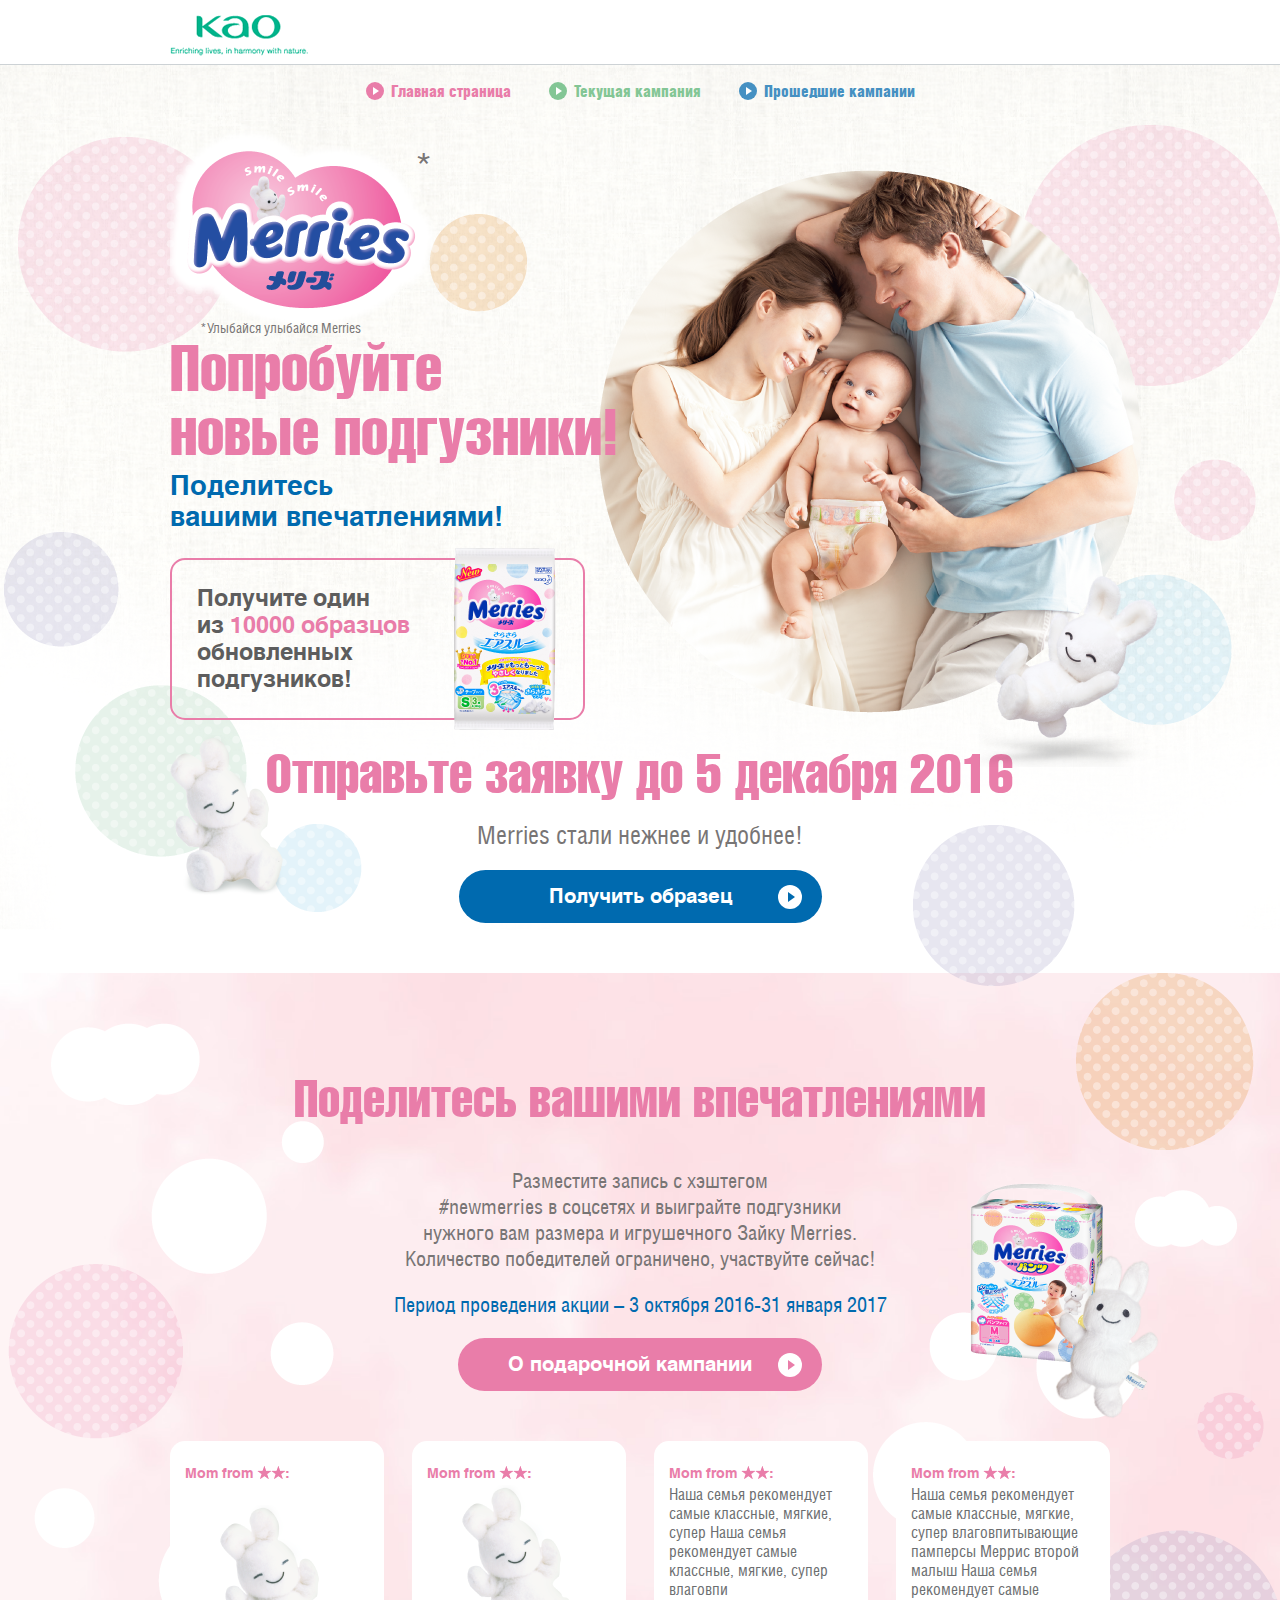
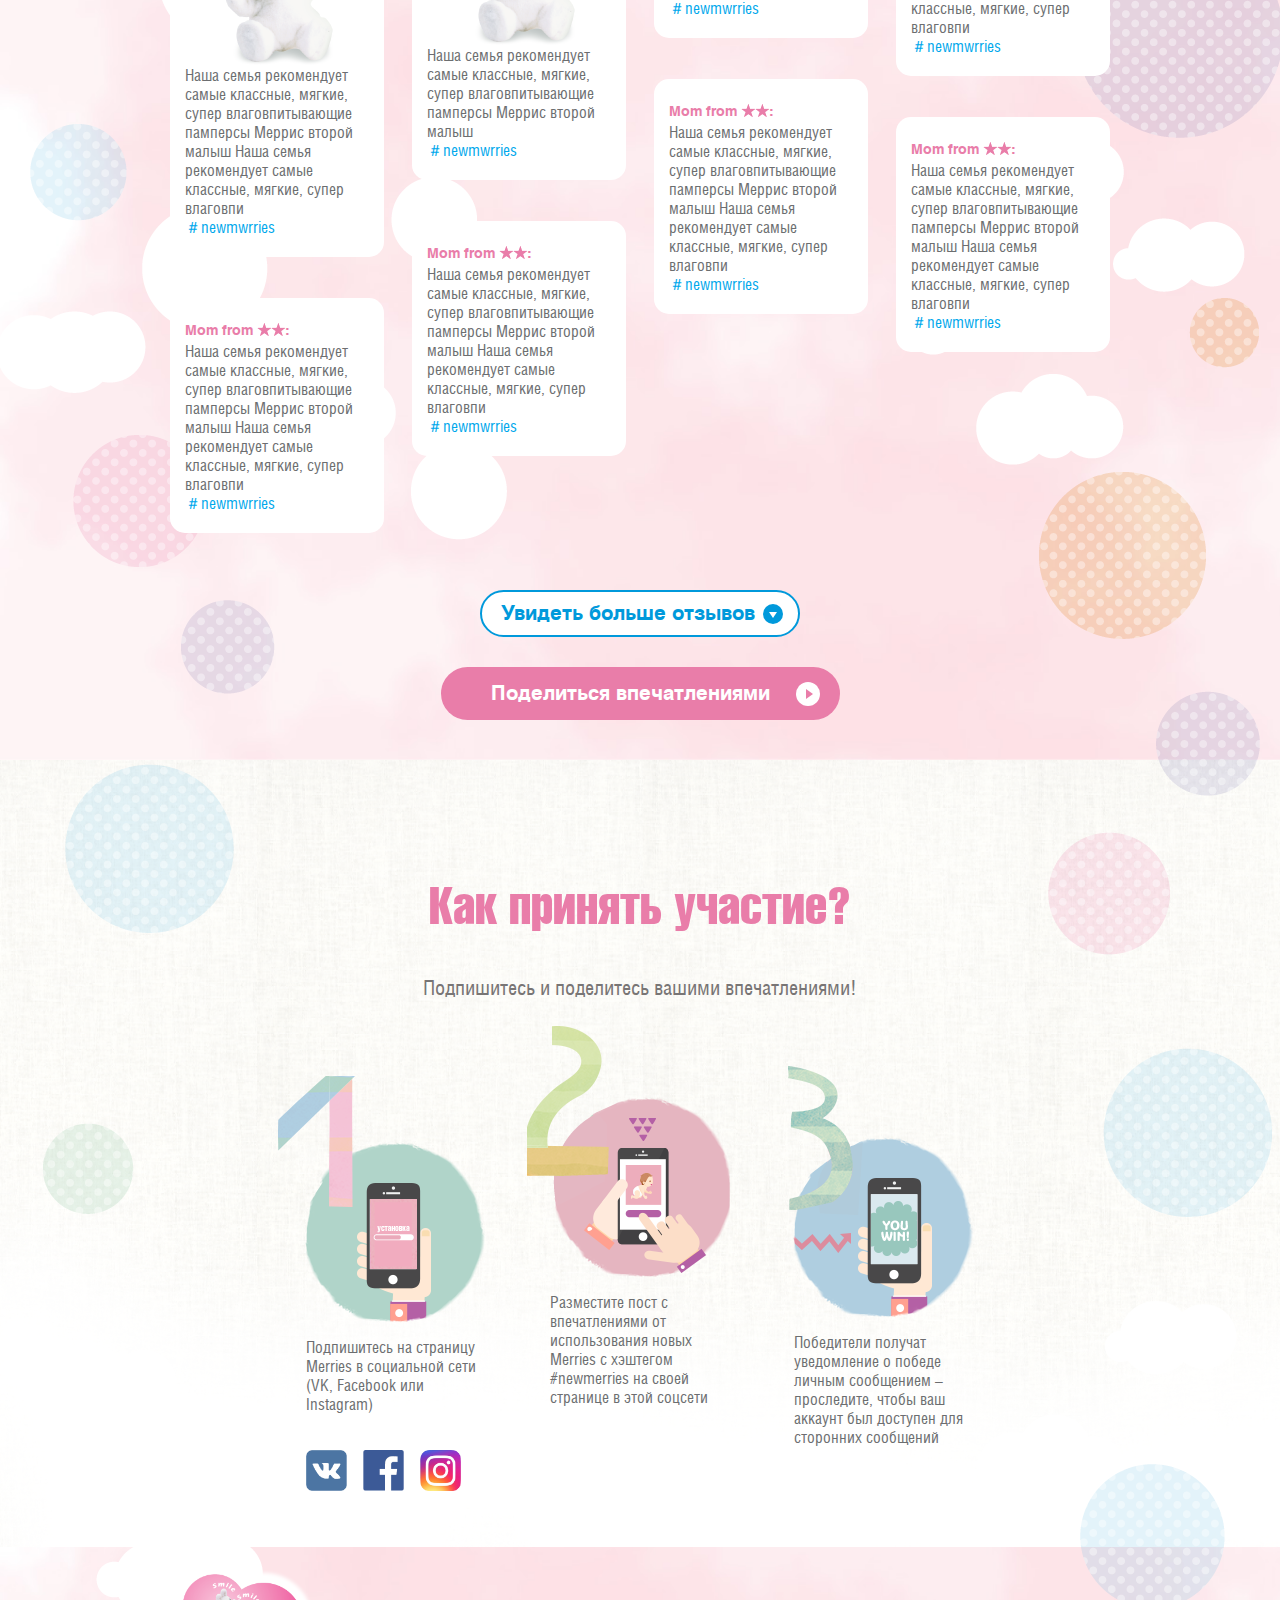
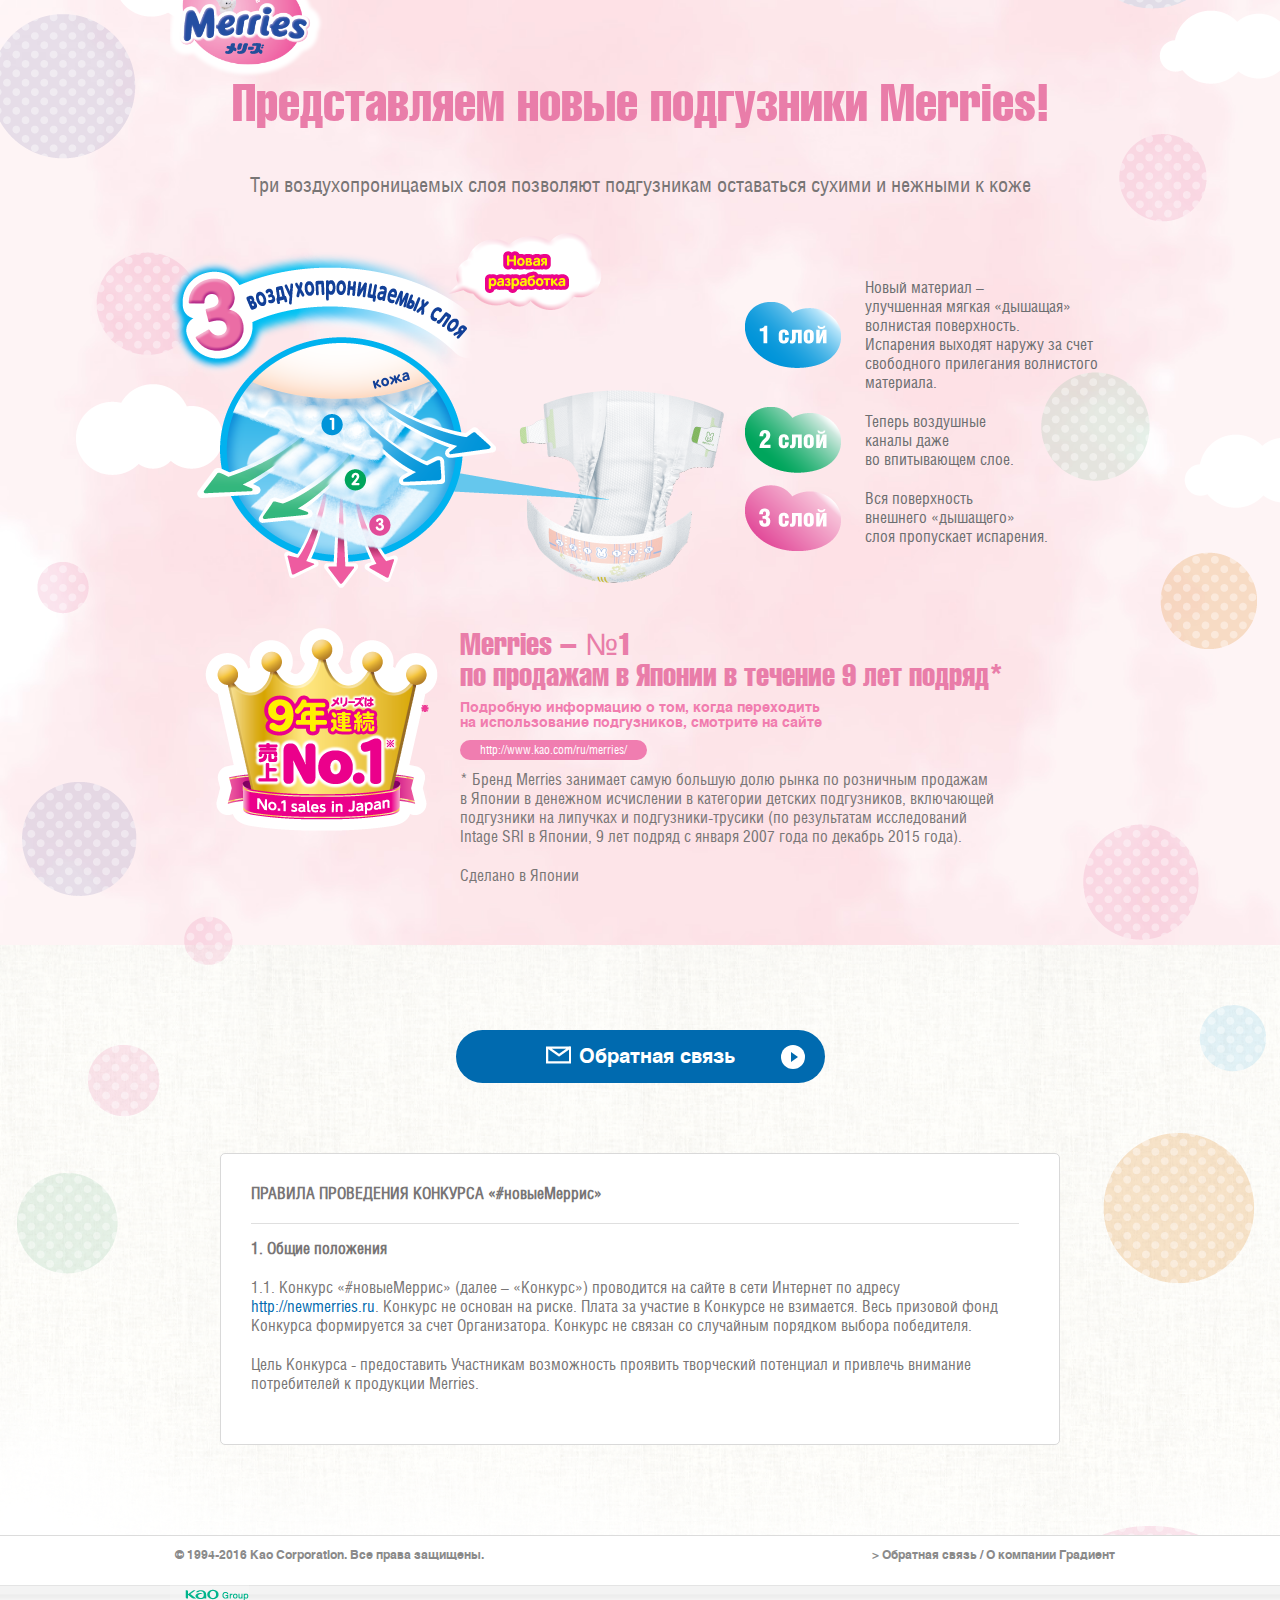
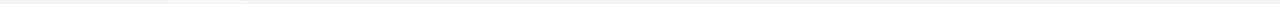
==== commit 52611928: "правки в форме регистрации и письма" ====
--- a/Merries/index.html
+++ b/Merries/index.html
@@ -108,6 +108,8 @@
                         <div class="two_box_left layer_box_1">
                             <div class="logo_merries">
                                 <img src="images/logo_merries.png" height="200" width="271" alt="">
+                                <sup>*</sup>
+                                <p class="logo_text"><sup>*</sup>Улыбайся улыбайся Merries</p>
                             </div>
 
                             <h1>Попробуйте <br> новые подгузники!</h1>
@@ -131,7 +133,7 @@
                     </div>
 
                     <div class="align_center">
-                        <p class="title_data">Отправьте заявку до 5 декабря 2016. </p>
+                        <p class="title_data">Отправьте заявку до 5 декабря 2016</p>
                         <p class="title_information">Merries стали нежнее и удобнее!</p>
 
                         <a href="javascript:;" class="btn_blue modal_btn3">Получить образец</a>
@@ -429,7 +431,7 @@
                             <div class="three_box_img three_box_2">
                                 <img src="images/participation_img_2.png" h alt=""> 
                             </div>
-                           <div class="three_box_cont"> <p>Разместите запись с впечатлениями от использования новых Merries с хэштегом #newmerries на своей странице в этой соцсети</p> </div>   
+                           <div class="three_box_cont"> <p>Разместите пост с впечатлениями от использования новых Merries с хэштегом #newmerries на своей странице в этой соцсети</p> </div>   
                         </div>
 
                         <div class="three_box">
@@ -453,11 +455,11 @@
 
                     
                     <div class="h3_wr">
-                        <h3>Представляем новые Merries!</h3>
+                        <h3>Представляем новые подгузники Merries!</h3>
                     </div>
 
                     <div class="align_center">
-                        <p class="fz21">Три воздухопроницаемых слоя позволяют оставаться сухими и удобными</p>
+                        <p class="fz21">Три воздухопроницаемых слоя позволяют подгузникам оставаться сухими и нежными к коже</p>
                     </div>
 
                     <div class="present_box clearfix">
@@ -488,9 +490,7 @@
                    <div class="present_box2 clearfix">
                         <div class="present_left_box2">
                             <img src="images/img_present_2.png" alt="">
-                            <div class="align_center">
-                                Сделано в Японии
-                            </div>
+                            
                         </div>
                         
                         <div class="present_right_box2">
@@ -499,6 +499,9 @@
                             <h5>Подробную информацию о том, когда переходить <br>на использование подгузников, смотрите на сайте</h5>
                             <a href="http://www.kao.com/ru/merries/" class="btn_pink_sm">http://www.kao.com/ru/merries/</a>
                             <p>* Бренд Merries занимает самую большую долю рынка по розничным продажам <br>в Японии в денежном исчислении в категории детских подгузников, включающей <br>подгузники на липучках и подгузники-трусики (по результатам исследований <br>Intage SRI в Японии, 9 лет подряд с января 2007 года по декабрь 2015 года).</p>
+                            <p>
+                                Сделано в Японии
+                            </p>
                         </div>
                     </div>
 
@@ -521,12 +524,162 @@
 
                    <div class="instructions">
                        <div class="instructions_box">
-                           <p><strong>Заголовок</strong></p>
+                           <p><strong>ПРАВИЛА ПРОВЕДЕНИЯ КОНКУРСА «#новыеМеррис»</strong></p>
                            <div class="instructions_line"></div>
-                           <p>* Бренд Merries занимает самую большую долю рынка по розничным продажам <br>в Японии в денежном исчислении в категории детских подгузников, включающей <br>подгузники на липучках и подгузники-трусики (по результатам исследований <br>Intage SRI в Японии, 9 лет подряд с января 2007 года по декабрь 2015 года).</p>
+
+                           <p><strong>1. Общие положения </strong></p>
+                           <p>1.1. Конкурс «#новыеМеррис» (далее – «Конкурс») проводится на сайте в сети Интернет по адресу <a href="http://newmerries.ru">http://newmerries.ru</a>. Конкурс не основан на риске. Плата за участие в Конкурсе не взимается. Весь призовой фонд Конкурса формируется за счет Организатора. Конкурс не связан со случайным порядком выбора победителя.</p>
+                           <p>Цель Конкурса - предоставить Участникам возможность проявить творческий потенциал и привлечь внимание потребителей к продукции Merries.</p>
+                           <p>1.2.  Территория проведения Конкурса – Российская Федерация.</p>
+                           <p>1.3.  Способы информирования Участников Конкурса об условиях Конкурса и их изменениях – в сети Интернет по адресу <a href="http://newmerries.ru">http://newmerries.ru</a></p>
+                           <p>1.3.  Способы информирования Участников Конкурса об условиях Конкурса и их изменениях – в сети Интернет по адресу http://newmerries.ru</p>
+                           <p>1.4.  Общий срок проведения Конкурса: с 00 часов 00 минут «03» октября 2016 года по 00 часов 00 минут «31» января 2016 года по московскому времени, включая период выдачи призов победителям.</p>
+                           <p>1.5.  Наименование Организатора Конкурса.</p>
+                           <p>1.5.1. Организатором Конкурса (далее – «Организатор»), является:<br>
+                            Общество с ограниченной ответственностью "Хакуходо  Рус"<br>
+                            Юридический адрес: Российская Федерация, 117198, г. Москва, Ленинский проспект, д. 113/1<br>
+                            Почтовый̆ адрес: Российская Федерация, 117198, г. Москва, Ленинский проспект, д. 113/1<br>
+                            Телефон +7 (495) 287-33-18<br>
+                            ИНН / КПП 7704685970/ 772801001, ОГРН 1087746507276.
+                           </p>
+
                            <div class="instructions_line"></div>
-                           <p>* Бренд Merries занимает самую большую долю рынка по розничным продажам <br>в Японии в денежном исчислении в категории детских подгузников, включающей <br>подгузники на липучках и подгузники-трусики (по результатам исследований <br>Intage SRI в Японии, 9 лет подряд с января 2007 года по декабрь 2015 года).</p>
-                           <p>* Бренд Merries занимает самую большую долю рынка по розничным продажам <br>в Японии в денежном исчислении в категории детских подгузников, включающей <br>подгузники на липучках и подгузники-трусики (по результатам исследований <br>Intage SRI в Японии, 9 лет подряд с января 2007 года по декабрь 2015 года).</p>
+                           <p><strong>2. Основные определения </strong></p>
+
+                           <p><strong>Участники</strong> – Пользователи, зарегистрированные на интернет-сайтах  (находящиеся в сети Интернет по адресам <a href="https://www.instagram.com">https://www.instagram.com</a>, <a href="http://vk.com">http://vk.com</a>, <a href="http://facebook.com">http://facebook.com</a>), являющиеся дееспособными гражданами РФ, достигшими возраста 18 лет, постоянно проживающие на территории РФ, совершившие действия, указанные в п. 6.1.  настоящих правил проведения Конкурса (далее – «Правила»).</p>
+                           <p>Не признаются Участниками Конкурса и не имеют права принимать участие в Конкурсе:</p>
+
+                           <ul>
+                               <li>работники Организатора, лица, представляющие интересы Организатора, а также работники и представители любых других компаний, участвующих в подготовке, организации и проведении Конкурса, и их близкие родственники (муж / жена, дети, братья / сестры, родители); </li>
+
+                               <li>лица, признанные в установленном порядке аффилированными с Организатором; </li>
+
+                               <li>несовершеннолетние лица или лица иным образом не соответствующие требованиям, предъявляемым к Участникам настоящими Правилами.</li>
+
+                           </ul>
+
+                           <p>
+                               <strong>Пользователи</strong> – зарегистрированные посетители интернет-сайта, находящемуся по адресам <a href="https://www.instagram.com">https://www.instagram.com</a>, <a href="http://vk.com">http://vk.com</a>, <a href="http://facebook.com">http://facebook.com</a>  
+                           </p>
+
+                           <p><strong>Победители</strong> – Участники Конкурса, имеющие право на получение призов в соответствии с настоящими Правилами.</p>
+
+                           <p><strong>Cтороны</strong> – Организатор, Участники.</p>
+
+                           <div class="instructions_line"></div>
+                           <p><strong>3. Срок проведения Конкурса</strong></p>
+
+                           <p>3.1. Общий срок проведения Конкурса: с 00 часов 00 минут «03» октября 2016 года по 23 часа 59 минут «31» января 2017 года  по московскому времени (включая период выдачи призов Победителям).</p>
+                           <p>3.1.1 Победители недели публикуются каждый понедельник в 18 часов 00 минут по московскому времени.</p>
+                           <p>3.2. Срок участия в Конкурсе: c 00 часов 00 минут «03» октября 2016 по 23 часа 59 минут «29» января 2017 года  по московскому времени (включительно). </p>
+                           <p>3.3. Срок определения Победителей: до «29» января 2017 года по московскому времени (включительно). </p>
+                           <p>3.4. Срок вручения Призов Победителям Конкурса:  по «31» января 2017 (включительно).</p>
+
+                           <div class="instructions_line"></div>
+                           <p><strong>4. Права и обязанности Участников Конкурса</strong></p>
+
+                           <p>4.1. Участник имеет право: </p>
+                           <p>4.1.1. получать информацию о сроках и иных условиях проведения Конкурса из настоящих Правил; </p>
+                           <p>4.1.2. требовать выдачи Приза, указанного в настоящих Правилах, в случае признания его Победителем Конкурса в соответствии с настоящими Правилами.</p>
+                           <p>4.2. Участник обязуется: </p>
+                           <p>4.2.1. При признании его Победителем предоставить Организатору свою контактную и иную информацию, а так же документы, необходимые для выдачи Приза Победителю, в сроки, указанные Организатором. </p>
+                           <p>4.3. Принимая участие в Конкурсе, а именно, совершая последовательность конклюдентных действий̆, указанных в настоящих Правилах, имеющих целью участие в Конкурсе, Участник: </p>
+                           <ul>
+                               <li>подтверждает достижение им восемнадцатилетнего возраста и полную дееспособность;</li>
+                               <li>соглашается с настоящими Правилами;</li>
+                               <li>подтверждает свое соответствие иным требованиям к Участнику, приведенным в настоящих Правилах;</li>
+                               <li>подтверждает, что он является автором изображения, размещенного на сайте в соответствии с п. 6.1. настоящих Правил, либо подтверждает наличие у него права использования указанного изображения, и что такое размещение изображения не нарушает законные права и интересы третьих лиц. В случае получения возможных претензий и требований от третьих лиц, связанных с нарушением настоящей гарантии, Участник самостоятельно разрешает такие претензии и требования.</li>
+                           </ul>
+                           <p>4.4. Организатор оставляет за собой̆ право проверить документы, удостоверяющие возраст и личность Участника, а так же иные документы, подтверждающие факт соответствия Участника заявленным требованиям.</p>
+
+                           <div class="instructions_line"></div>
+                           <p><strong>5. Права и обязанности Организатора </strong></p>
+
+                           <p>5.1. Организатор Конкурса вправе изменять настоящие Правила или отменить Конкурс путем размещения информации об этом в сети Интернет на интернет-сайте: <a href="http://mamamerries.ru">http://mamamerries.ru</a></p>
+                           <p>5.2. Организатор Конкурса имеет право: </p>
+                           <ul>
+                               <li>На свое собственное усмотрение, не объясняя Участникам причин и не вступая с ними в переписку, признать недействительными любые действия Участников Конкурса, а также запретить дальнейшее участие в Конкурсе любому лицу, в отношении которого у Организатора возникли обоснованные подозрения в том, что он подделывает данные или извлекает выгоду из любой̆ подделки данных, необходимых для участия в Конкурсе в том числе, но, не ограничиваясь, следующими действиями:</li>
+                               <li>Если у Организатора Конкурса есть сомнения в том, что предоставленная Участником информация неверна, неполна, ошибочна или неточна;</li>
+                               <li>Если Участник действует в нарушение настоящих Правил или действующего законодательства РФ. </li>
+                           </ul>
+
+                           <p>5.3. В случае возникновения каких-либо обстоятельств, препятствующих проведению Конкурса – неполадок в сети Интернет, несанкционированных вмешательств третьих лиц в работу сайта или иных обстоятельств, результатом которых стала невозможность дальнейшего проведения Конкурса, Организатор вправе временно приостановить или прекратить проведение Конкурса. </p>
+                           <p>5.4. Организатор имеет право отстранить Участника от участия в Конкурсе на любом этапе проведения Конкурса, если возникли подозрения, что один и тот же Участник регистрируется для участия в Конкурсе под разными именами.</p>
+                           <p>5.5. Организатор обязуется провести Конкурс в порядке, определенном настоящими Правилами и действующим законодательством РФ. </p>
+                           <p>5.6. Организатор обязуется выдать Призы Участникам Конкурса, признанным Победителями Конкурса. </p>
+                           <p>5.6. Организатор оставляет за собой право не вступать в письменные переговоры либо иные контакты с Участниками, кроме случаев, предусмотренных настоящими Правилами, действующим законодательством РФ и при возникновении спорных ситуаций. </p>
+                           <p>5.7. Организатор не несет ответственность за выдачу Призов, а также оставляет за собой̆ право отказать Победителю Конкурса в выдаче Приза в следующих случаях: </p>
+                           <ul>
+                               <li>если Организатор не может связаться с Победителем по любым, не зависящим от Организатора причинам;</li>
+                               <li>если Участник предоставил неточную, неполную и/или недостоверную информацию (в том числе в случае отправки Призов по неправильному адресу или не надлежащему адресату, вследствие ошибки в написании адреса при регистрации) согласно настоящим Правилам, в связи с чем выдача Приза Победителю становится невозможной̆ по причинам, не зависящим от Организатора;</li>
+                               <li>по вине почтовой службы, организаций связи, за технические проблемы и/или каналов связи, используемых при проведении Конкурса;</li>
+                               <li>в случае нарушения Участником Конкурса иных положений настоящих Правил, а также в иных случаях, предусмотренных действующим законодательством РФ. </li>
+                           </ul>
+
+                           <div class="instructions_line"></div>
+                           <p><strong>6. Задание Конкурса, а также совершение иных действий̆ для получения Приза </strong></p>
+
+                           <p>6.1. Для участия в Конкурсе Участнику в периоды проведения Конкурса,  указанные в п.3.2., 3.3. настоящих Правил, необходимо разместить свой пост с впечатлениями от использования продукта в социальных сетях (Вконтакте, Инстаграм, Фейсбук) о продукте подгузниках бренда Merries с обязательным указанием в описании фотографии хэштэга #newMerries #новыеМеррис. От одного участника принимается к участию в розыгрыше только 1 пост из одной социальной сети.</p>
+
+                           <p>В целях проведения Конкурса под хештегом понимается слово или фраза, которым предшествует символ #, дающие возможность группировать подобные сообщения; таким образом, можно найти хэштег и получить набор сообщений, которые его содержат.</p>
+                           <p>В целях проведения Конкурса под хештегом понимается слово или фраза, которым предшествует символ #, дающие возможность группировать подобные сообщения; таким образом, можно найти хэштег и получить набор сообщений, которые его содержат.</p>
+                           <ul>
+                               <li>побуждающие к совершению противоправных действий, призывать к насилию и жестокости, а также иных действий, противоречащих законодательству РФ;</li>
+                               <li>содержащие бранные слова, непристойные и оскорбительные образы, сравнения и выражения, в том числе, в отношении пола, расы, национальности, профессии, социальной категории, возраста, языка человека и гражданина, официальных государственных символов (флагов, гербов, гимнов), религиозных символов, объектов культурного наследия (памятников истории и культуры) народов Российской Федерации, а также объектов культурного наследия, включенных в Список всемирного наследия;</li>
+                               <li>содержащие демонстрацию и/или описание процессов курения и потребления алкогольной продукции, наркотических веществ, а также пива и напитков, изготавливаемых на его основе;</li>
+                               <li>содержащие элементы насилия, расовой, межнациональной и религиозной нетерпимости, материалы эротического или/и порнографического характера и другие материалы которые могут не соответствовать требованиям Организатора или администрации сайта и другим требованиям законодательства РФ;</li>
+                               <li>содержащие стороннюю рекламу, информацию, которая направлена на пропаганду войны, разжигание национальной, расовой или религиозной ненависти и вражды, а также иной информации, за распространение которой предусмотрена уголовная или административная ответственность;</li>
+                               <li>Иным образом нарушающие действующее законодательство РФ и/или общепринятые нормы морали.</li>
+                           </ul>
+
+                           <div class="instructions_line"></div>
+                           <p><strong>7. Порядок определения Победителей</strong></p>
+
+                           <p>7.1. Победителями проведения Конкурса становятся 400 (четыреста) человек.</p>
+                           <p>7.2. В рамках Конкурса независимое жюри, состоящее из представителей Организатора Конкурса, из всех работ участников определяет 400 (четыреста) победителей, представивших на Конкурс наиболее интересную, по мнению жюри, и соответствующую тематике Конкурса работу. Данные 400 (четыреста) Участников объявляются Победителями – обладателями Приза.  </p>
+
+                           <div class="instructions_line"></div>
+                           <p><strong>8. Призовой фонд Конкурса и порядок вручения призов</strong></p>
+
+                           <p>8.1. Призовым фондом Конкурса являются: 400 (четыреста) подарочных наборов продукции  Merries:<br>
+                           1 (одна) Игрушка Зайчик (белый, 15 см высотой) и 1 (одна) пачка подгузников на выбор:<br>
+                           - Подгузники размер NB (до 5 кг), 90 шт.<br>
+                           - Подгузники размер S (4 – 8 кг), 82 шт.<br>
+                           - Подгузники размер M (6 – 11 кг), 64 шт.<br>
+                           - Подгузники размер L  (9 – 14 кг), 54 шт.<br>
+                           - Подгузники размер XL (12 – 22 кг), 44 шт.</p>
+                           <p>Номинал призового фонда равен 800 000 (Восемьсот тысяч рублей 00 коп.) руб. Стоимость одного призового набора составляет 2000 (Две тысячи рублей 00 коп.) руб.</p>
+
+                           <p>8.2. Каждый из Участников, признанный Организатором Победителем Конкурса, имеет право на получение 1 (одного) приза, состоящего из 1 (одного) призового набора (далее – «Приз»). </p>
+                           <p>8.3.  Победитель не имеет права требовать выплаты денежного эквивалента Приза вместо выдачи электронного подарочного сертификата в натуральном выражении. Замена Приза Организатором не производится. Организатор распоряжается невостребованными по итогам проведения Конкурса Призами по своему усмотрению.</p>
+                           <p>8.4. Организатор вручает Приз Победителю путем направления почтового отправления по адресу, указанному Победителем.</p>
+                           <p>8.5. Стоимость Приза не превышает 4 000 (четыре тысячи) рублей 00 копеек и в соответствии с п. 28 ст. 217 Налогового Кодекса РФ не облагается налогом на доходы физических лиц (НДФЛ) по ставке 35 % в соответствии со вторым абзацем п. 2 ст. 224 Налогового Кодекса РФ.</p>
+
+                           <div class="instructions_line"></div>
+                           <p><strong>9. Дополнительные условия</strong></p>
+
+                           <p>9.1. Результаты проведения Конкурса являются окончательными и не подлежат пересмотру за исключением случаев выявления Организатором после объявления таких результатов нарушений порядка и правил участия в Конкурсе, допущенных в ходе Конкурса лицами, объявленными Победителями. </p>
+                           <p>9.2. Участие в Конкурсе автоматически подразумевает ознакомление и согласие Участника с Условиями. Факт участия в Конкурсе является свободным, конкретным, информированным и сознательным выражением согласия Участника Конкурса на обработку Организатором Конкурса  персональных данных Участника Конкурса, любыми способами, необходимыми в целях проведения Конкурса, а также означает, что его Участники соглашаются с тем, что их персональные данные (имена, фамилии, адреса электронной почты, контактные телефоны и пр.), сообщаемые Участниками Организатору Конкурса, могут быть использованы Организатором в объеме, предусмотренном настоящими Правилами, исключительно в целях проведения Конкурса, а также в случае победы в Конкурсе их имена, фамилии, фотографии, интервью и иные материалы о них могут быть использованы Организатором в рекламных целях.</p>
+                           <p>Участник может отозвать свое согласие на обработку персональных данных, обратившись к Организатору с такой просьбой через форму обратной связи на сайте: newmerries.ru. В случае отзыва согласия на обработку персональных данных Участник не допускается к дальнейшему участию в Конкурсе.</p>
+                           <p>Права Участника как субъекта персональных данных:<br>
+                           - на получение сведений об Организаторе, как операторе его персональных данных;<br>
+                           - требовать от Организатора, как оператора его персональных данных, уточнения своих персональных данных, их блокирования или уничтожения в случае, если персональные данные являются неполными, устаревшими, недостоверными, незаконно полученными или не являются необходимыми для заявленной цели обработки<br>
+                           - принимать предусмотренные законом меры по защите своих прав.</p>
+                           <p>9.4. Участник, предоставляя материалы на сайте: http://newmerries.ru в социальных сетях, указанных в п.2 настоящих Правил какие-либо охраняемые материалы от своего имени (фото, комментарии и пр.), обладателем исключительных прав на которые является он сам/сама, Участник дает свое согласие на безвозмездное использование таких материалов Организатором Конкурса сроком на 5 (пять) лет, в том числе в коммерческих целях, включая доведение таких материалов до всеобщего сведения с использованием Сайта, иных интернет-ресурсов, принадлежащих  Организатору, воспроизводить материалы и входящие в их состав произведения в неограниченном количестве экземпляров в любой материальной форме, распространять экземпляры материалов и входящих в их состав произведений, публично демонстрировать экземпляры материалов и входящих в их состав произведений, сообщать материалы и произведения в эфир, по кабелю, переводить или иным способом перерабатывать материалы и содержащиеся в них произведения, использовать материалы в рекламных целях. В случае, если Участник не желает давать Организатором Конкурса согласие на использование размещаемых им материалов на указанных условиях и вышеуказанными способами, он (она) обязан (-на) воздерживаться от размещения таких материалов в разделе Конкурса в социальных сетях.</p>
+                           <p>9.5. Организатор Конкурса, а также уполномоченные им лица не несут ответственности за технические сбои в сети интернет-провайдера, к которой̆ подключен Участник, не позволяющие осуществить действия, необходимые для участия в Конкурсе; за не ознакомление Участников с результатами Конкурса, а также за неполучение от Участников сведений, необходимых для получения Призов, по вине организаций связи или по иным, не зависящим от Организатора причинам. </p>
+                           <p>9.6. Лицо, имеющее основания полагать, что передаваемые Участником на сайте: <a href="http://newmerries.ru">http://newmerries.ru</a> и в социальных сетях, указанных в п. 2 настоящих Правил, материалы, нарушающие интеллектуальные или иные права третьих лиц, может направить Организатору Конкурса сообщение с указанием места расположения таких материалов, нарушающих права третьих лиц, с указанием Участника, разместившего такие материалы, и указанием имени, наименования или иных контактных данных действительного правообладателя или его законного представителя. Сообщение может быть направлено в устной форме по телефону, указанному в п.1.5.1 настоящих Правил. В случае поступления такого сообщения о нарушении авторских прав Организатор Конкурса вправе провести проверку обоснованности такого сообщения, на время которой может заблокировать доведение спорных материалов до сведения Участников или иных лиц в разделе Конкурса в социальных сетях, указанных в п.2 настоящих Правил.</p>
+                           <p>9.7. Настоящие Правила являются единственными официальными правилами участия в Конкурсе. В случае возникновения ситуаций, допускающих неоднозначное толкование этих Правил, и/или вопросов, не урегулированных этими Правилами, окончательное решение о таком толковании принимается непосредственно и исключительно Организатором Конкурса. </p>
+                           <p>9.8. Победители Конкурса обязуются подписать все необходимые документы, связанные с получением Призов в сроки, указанные Организатором. Не подписание таких документов рассматривается Организатором как отказ от получения Приза. </p>
+                           <p>9.9. Все Участники Конкурса самостоятельно оплачивают все расходы, понесенные ими в связи с участием в Конкурсе (в том числе, без ограничений, расходы, связанные с доступом в Интернет). </p>
+
+                           <div class="instructions_line"></div>
+                           <p><strong>10. Ответственность Сторон</strong></p>
+
+                           <p>10.1. Организатор не несет ответственность в случае невыполнения своих обязательств вследствие предоставления Участником неполных, устаревших или недостоверных персональных данных.</p>
+                           <p>10.2. Факт участия в Конкурсе означает полное согласие Участников с настоящими Правилами проведения Конкурса. Нарушение Участником Конкурса настоящих Правил или отказ от надлежащего выполнения настоящих Правил и/или получения одного из предусмотренных Призов, считается отказом Участника от участия в Конкурсе и получения Приза. </p>
+                           <p>10.3. Все вопросы проведения Конкурса регулируются в соответствии с действующим законодательством РФ.</p>
+
+
                        </div>
                    </div>
                     
@@ -833,7 +986,23 @@
                             </div>
 
                             <br>
-
+                            
+                            <div class="checkbox_container">
+                                <div class="form_box">
+                                    <input type="checkbox" id="user_agreement" name="user_agreement" checked required>
+                                    <label for="user_agreement">Нажимая кнопку «отправить» подтверждаю, что ознакомился и согласен с условиями <a href="files/NewMerries_Пользовательское соглашение сент 2016г..pdf" target="_blank">пользовательского соглашения</a></label>
+                                </div>
+                                
+                                <div class="form_box">
+                                    <input type="checkbox" id="terms_action" name="terms_action" checked required>
+                                    <label for="terms_action">Ознакомился и согласен с <a href="files/Merries_NewMerries_rules_раздача сэмплов.pdf" target="_blank">условиями стимулирующей акции</a></label>
+                                </div>
+                                
+                                <div class="form_box">
+                                    <input type="checkbox" id="processing_personal_data" name="processing_personal_data" checked required>
+                                    <label for="processing_personal_data">Подтверждаю свое <a href="files/Согласие на обработку перс  данных.pdf" target="_blank">Согласие на обработку персональных данных</a></label>
+                                </div>
+                            </div>
                             
 
                             <div class="title_thanks" id="sample_ok">
@@ -844,7 +1013,7 @@
                             </div>
 
                             <div class="align_center">
-                                <button class="btn_blue">Отправить</button>
+                                <button class="btn_blue submit_btn">Отправить</button>
                             </div>
                             
                                                             
--- a/Merries/css/style.css
+++ b/Merries/css/style.css
@@ -786,6 +786,7 @@
   color: #000;
   height: 32px;
   border-radius: 3px;
+  background-color: #ffffff;
 }
 .form_box {
   position: relative;
@@ -809,6 +810,19 @@
 
 }
 
+.checkbox_container:not(:last-child){
+  margin-bottom: 40px;
+}
+
+.checkbox_container>.form_box:not(:last-child){
+  margin-bottom: 20px;
+}
+
+.checkbox_container>.form_box label.error{
+  top: 100%;
+  bottom: auto;
+}
+
 
 .box-modal-3 {
     width: 560px;
@@ -956,6 +970,27 @@
 }    
 .box_1:before {
   background:  url(../images/bg_box_1.png) 0 0 no-repeat;
+}
+
+.logo_merries{
+  position: relative;
+  font-size: 14px;
+  line-height: 16px;
+}
+
+.logo_text{
+  margin-top: -10px;
+}
+.logo_merries>sup{
+  display: inline-block;
+  vertical-align: top;
+  font-size: 40px;
+  padding-top: 30px;
+  margin-left: -30px;
+}
+
+.logo_text{
+  padding-left: 30px;
 }
 
 .two_box_left {
@@ -1153,7 +1188,7 @@
   right: -50px;
 }
 .rabbit_4 {
-  top: 0px;
+  top: -70px;
   left: 0px;
 }
 .rabbit_end_1 {
@@ -1360,4 +1395,20 @@
 .instructions_line {
   border-bottom: 1px solid #dfdfdf;
   margin-bottom: 15px;
+}
+
+.instructions_box ul:not([class]){
+  padding-left: 20px;
+}
+
+.instructions_box ul:not([class]):not(:last-child){
+  margin-bottom: 20px;
+}
+
+.instructions_box ul:not([class]) li{
+  list-style: disc outside;
+}
+
+.instructions_box ul:not([class]) li:not(:last-child){
+  margin-bottom: 15px;
 }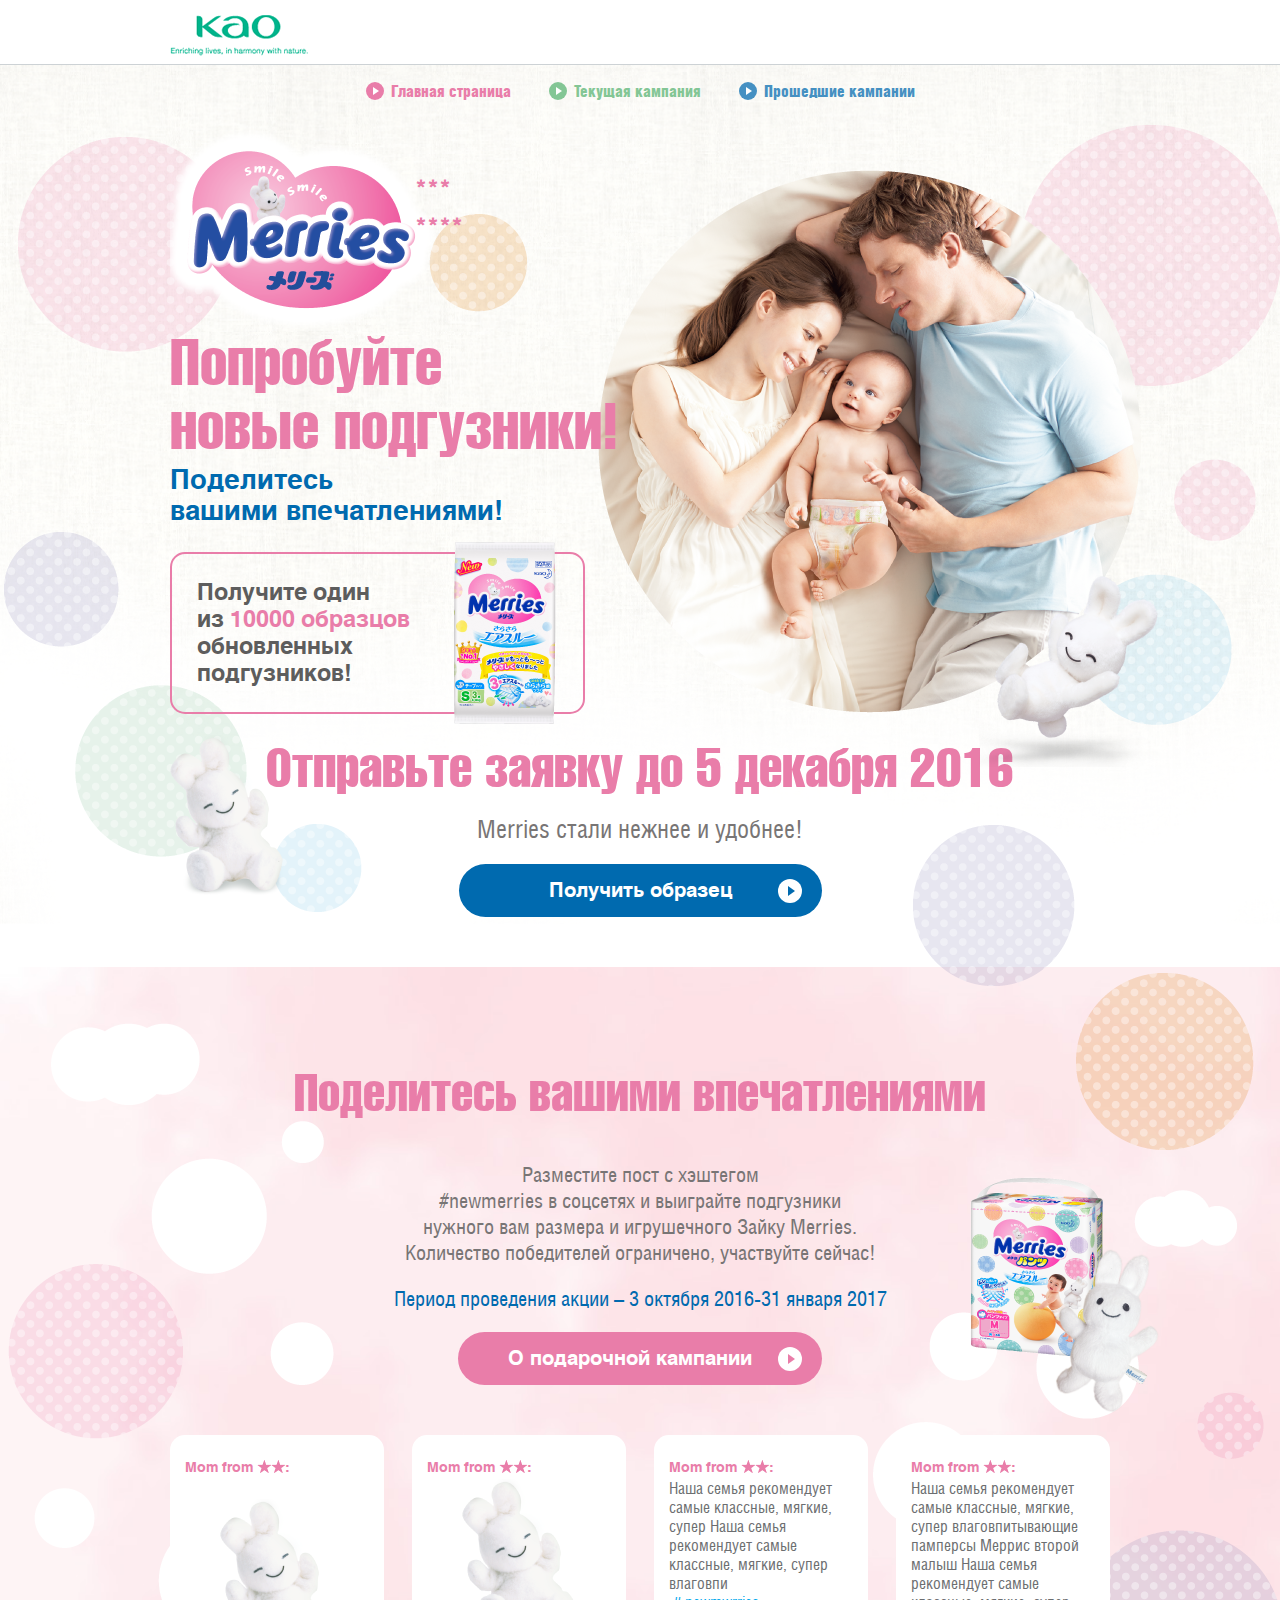
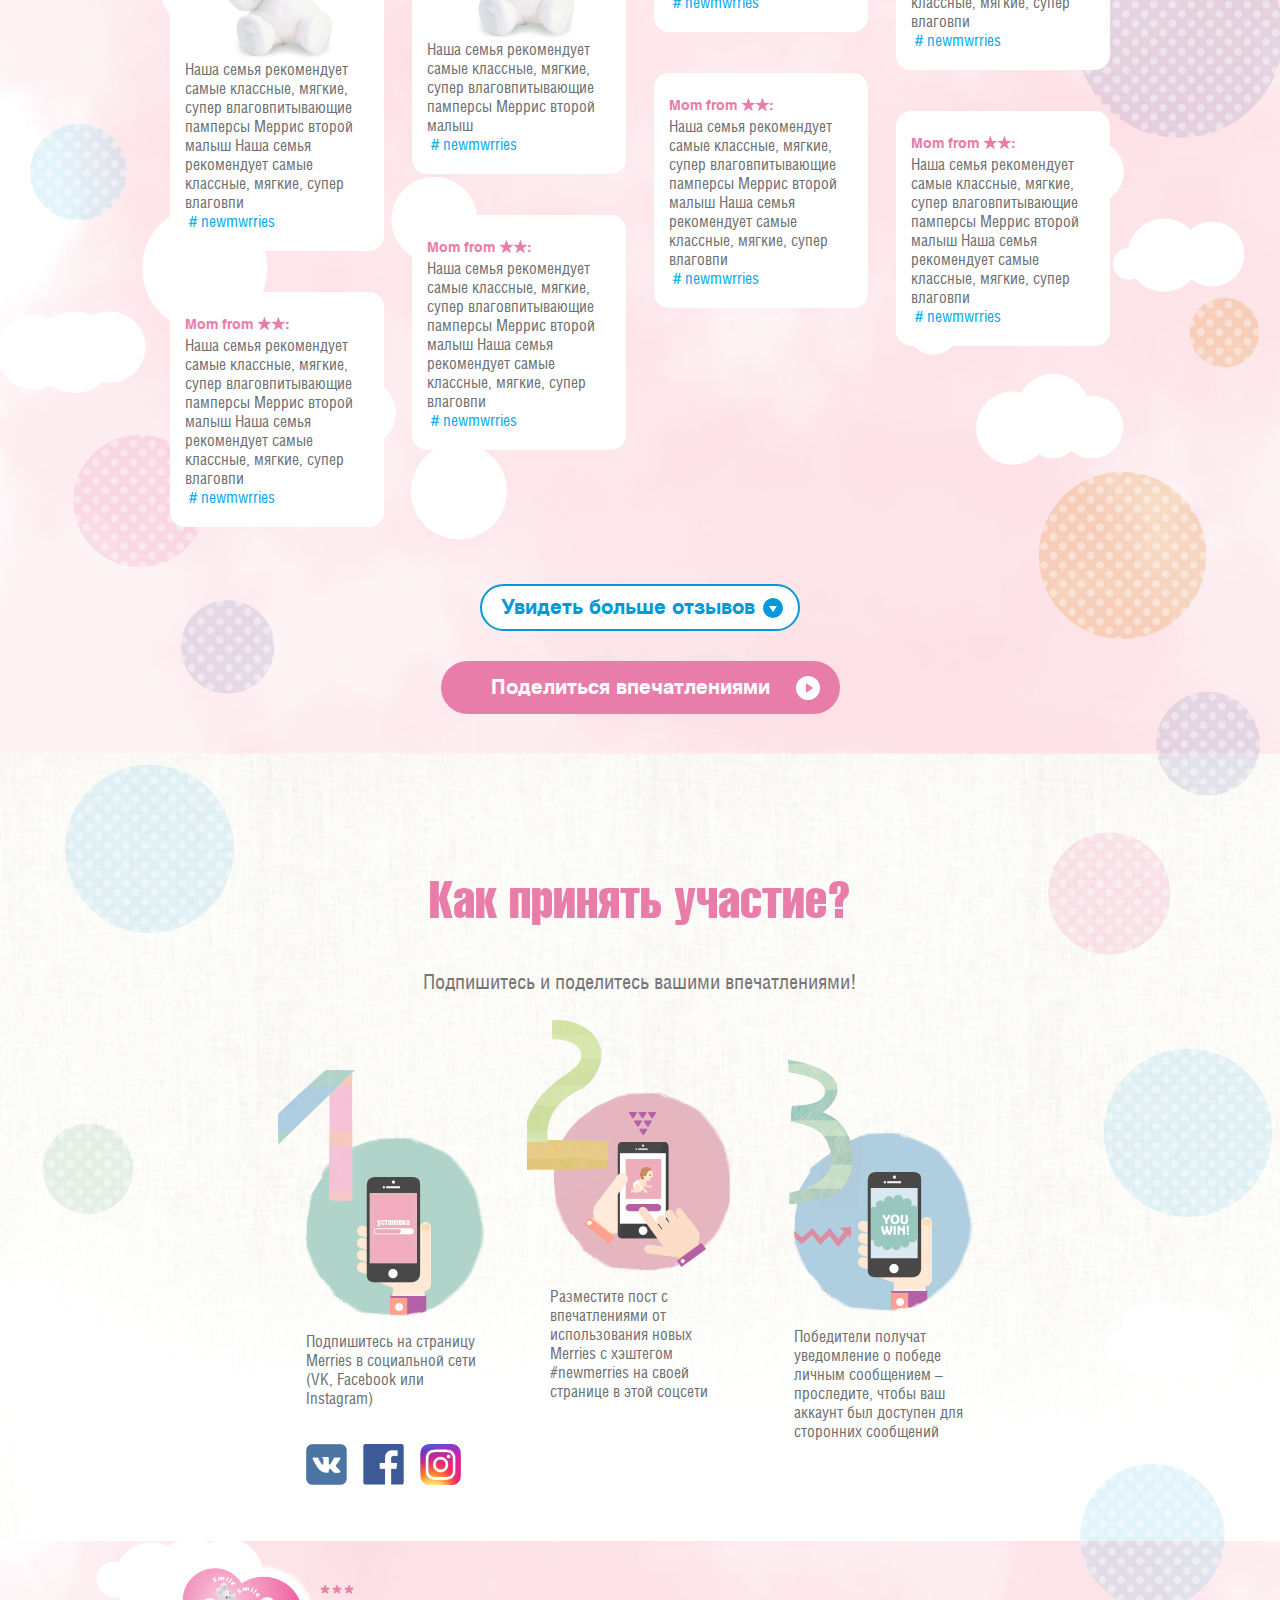
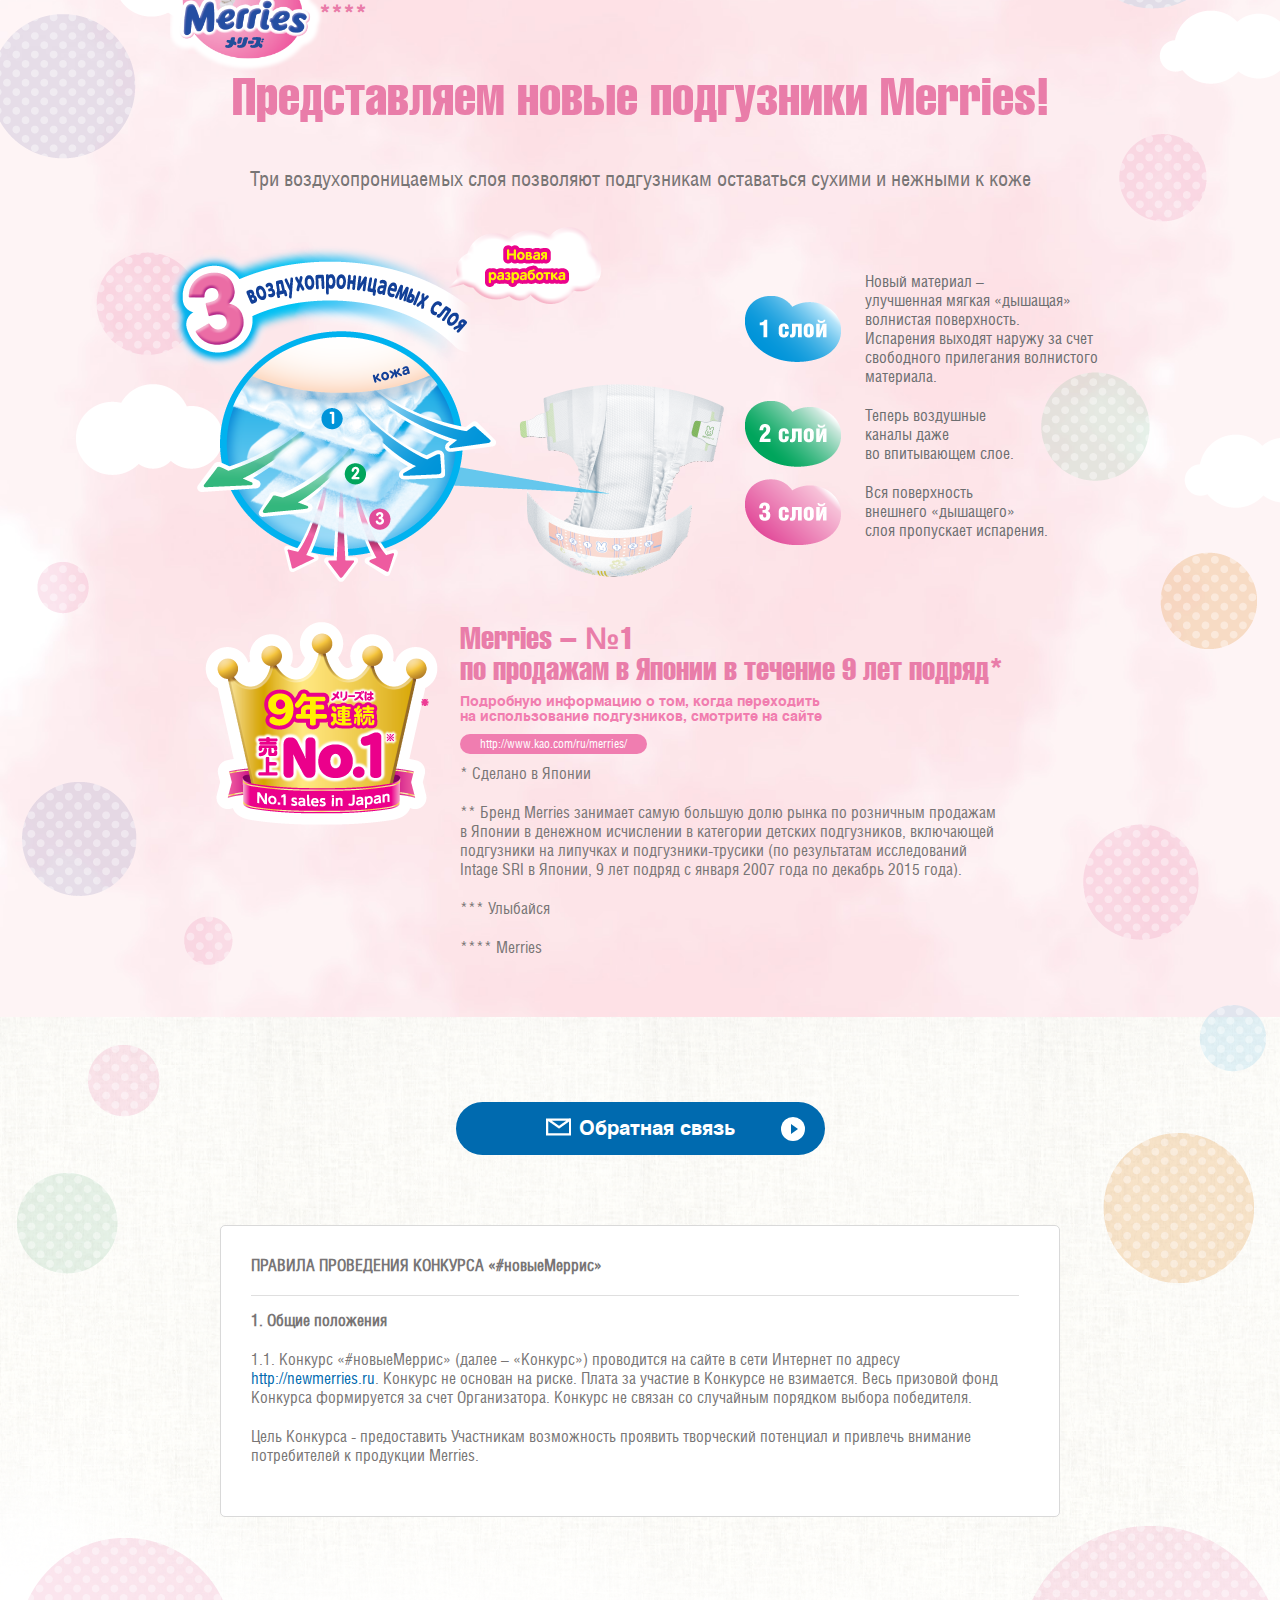
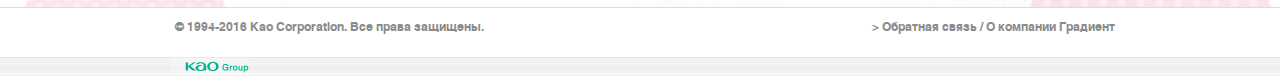
==== commit b59ae469: "правки" ====
--- a/Merries/index.html
+++ b/Merries/index.html
@@ -108,8 +108,12 @@
                         <div class="two_box_left layer_box_1">
                             <div class="logo_merries">
                                 <img src="images/logo_merries.png" height="200" width="271" alt="">
-                                <sup>*</sup>
-                                <p class="logo_text"><sup>*</sup>Улыбайся улыбайся Merries</p>
+                                <div class="logo_stars">
+                                    <sup>***</sup>
+                                    <br>
+                                    <br>
+                                    <sup>****</sup>
+                                </div>
                             </div>
 
                             <h1>Попробуйте <br> новые подгузники!</h1>
@@ -167,7 +171,7 @@
                     </div>
 
                     <div class="align_center">
-                        <p class="fz21">Разместите запись с хэштегом <br> #newmerries в соцсетях и выиграйте подгузники <br>  нужного вам размера и игрушечного Зайку Merries. <br> Количество победителей ограничено, участвуйте сейчас! </p>
+                        <p class="fz21">Разместите пост с хэштегом <br> #newmerries в соцсетях и выиграйте подгузники <br>  нужного вам размера и игрушечного Зайку Merries. <br> Количество победителей ограничено, участвуйте сейчас! </p>
                         <p class="fz21 text_blue">Период проведения акции – 3 октября 2016-31 января 2017</p>
                         <p><a href="present.html" class="btn_pink">О подарочной кампании</a></p>
                     </div>
@@ -495,18 +499,23 @@
                         
                         <div class="present_right_box2">
 
-                            <h4>Merries – №1 <br>по продажам в Японии в течение 9 лет подряд* </h4>
+                            <h4>Merries – <strong>№</strong>1 <br>по продажам в Японии в течение 9 лет подряд* </h4>
                             <h5>Подробную информацию о том, когда переходить <br>на использование подгузников, смотрите на сайте</h5>
                             <a href="http://www.kao.com/ru/merries/" class="btn_pink_sm">http://www.kao.com/ru/merries/</a>
-                            <p>* Бренд Merries занимает самую большую долю рынка по розничным продажам <br>в Японии в денежном исчислении в категории детских подгузников, включающей <br>подгузники на липучках и подгузники-трусики (по результатам исследований <br>Intage SRI в Японии, 9 лет подряд с января 2007 года по декабрь 2015 года).</p>
-                            <p>
-                                Сделано в Японии
-                            </p>
+                            <p>* Сделано в Японии</p>
+                            <p>** Бренд Merries занимает самую большую долю рынка по розничным продажам <br>в Японии в денежном исчислении в категории детских подгузников, включающей <br>подгузники на липучках и подгузники-трусики (по результатам исследований <br>Intage SRI в Японии, 9 лет подряд с января 2007 года по декабрь 2015 года).</p>
+                            <p>*** Улыбайся</p>
+                            <p>**** Merries</p>
                         </div>
                     </div>
 
                     <div class="rabbit_4">
                         <img src="images/logo_merries.png" height="115" width="155" alt="">
+                        <div class="logo_stars">
+                            <sup>***</sup>
+                            <br>
+                            <sup>****</sup>
+                        </div>
                     </div>
                     
                </div>
@@ -993,12 +1002,12 @@
                                     <label for="user_agreement">Нажимая кнопку «отправить» подтверждаю, что ознакомился и согласен с условиями <a href="files/NewMerries_Пользовательское соглашение сент 2016г..pdf" target="_blank">пользовательского соглашения</a></label>
                                 </div>
                                 
-                                <div class="form_box">
+                                <div class="form_box form_box_open">
                                     <input type="checkbox" id="terms_action" name="terms_action" checked required>
                                     <label for="terms_action">Ознакомился и согласен с <a href="files/Merries_NewMerries_rules_раздача сэмплов.pdf" target="_blank">условиями стимулирующей акции</a></label>
                                 </div>
                                 
-                                <div class="form_box">
+                                <div class="form_box form_box_open">
                                     <input type="checkbox" id="processing_personal_data" name="processing_personal_data" checked required>
                                     <label for="processing_personal_data">Подтверждаю свое <a href="files/Согласие на обработку перс  данных.pdf" target="_blank">Согласие на обработку персональных данных</a></label>
                                 </div>
--- a/Merries/css/style.css
+++ b/Merries/css/style.css
@@ -972,25 +972,20 @@
   background:  url(../images/bg_box_1.png) 0 0 no-repeat;
 }
 
-.logo_merries{
-  position: relative;
-  font-size: 14px;
-  line-height: 16px;
-}
-
-.logo_text{
-  margin-top: -10px;
-}
-.logo_merries>sup{
+
+.logo_stars{
   display: inline-block;
   vertical-align: top;
-  font-size: 40px;
+  color: #e97da9;
+  font-size: 25px;
+  padding-top: 50px;
+  margin-left: -30px;
+  font-weight: 700;
+}
+
+.rabbit_4 .logo_stars{
   padding-top: 30px;
-  margin-left: -30px;
-}
-
-.logo_text{
-  padding-left: 30px;
+  margin-left: -10px;
 }
 
 .two_box_left {
@@ -1296,7 +1291,7 @@
   overflow: hidden;
 }
 .campaignslist_wr {
-  padding-top: 70px;
+  /*padding-top: 70px;*/
 }
 .pb_60 {
   padding-bottom: 60px;
--- a/Merries/css/responsive.css
+++ b/Merries/css/responsive.css
@@ -137,7 +137,7 @@
 	padding-bottom: 20px;
 }
 .campaignslist_wr {
-	padding-top: 40px;
+	/*padding-top: 40px;*/
 }
 
 
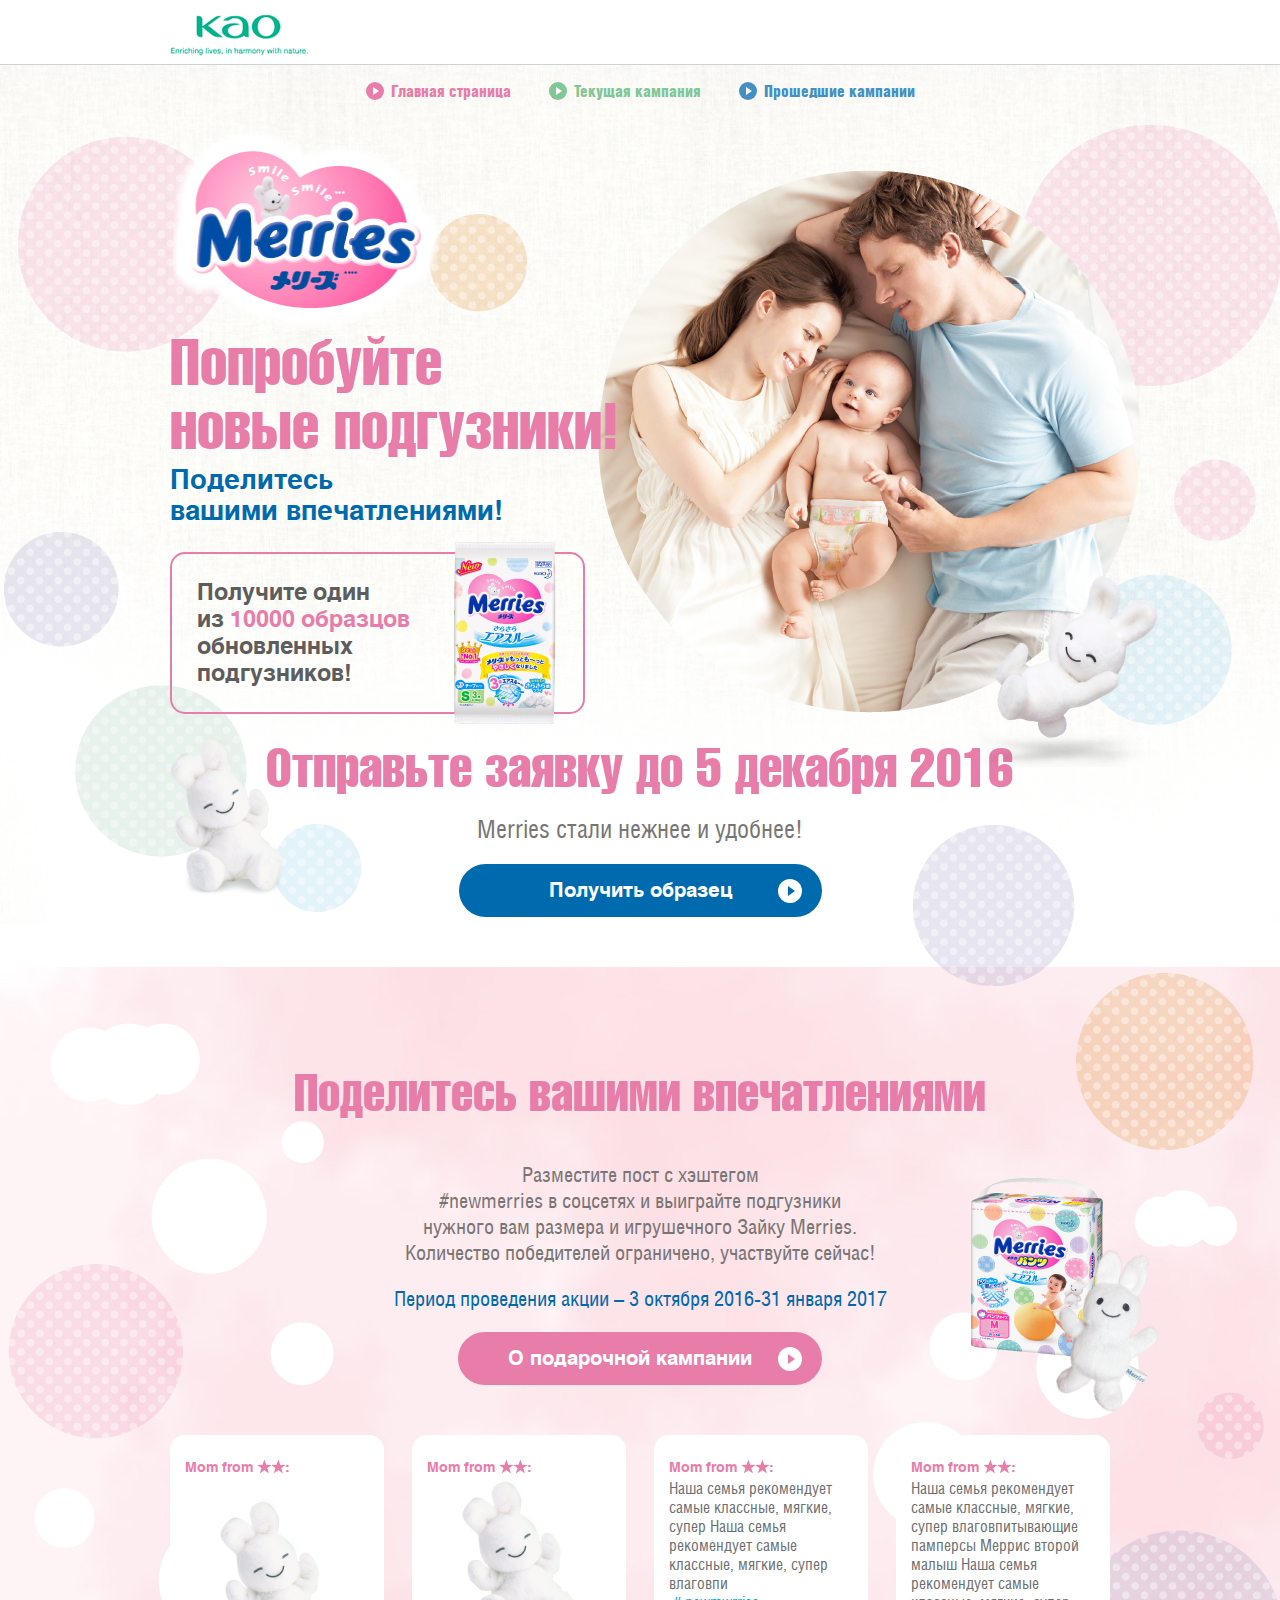
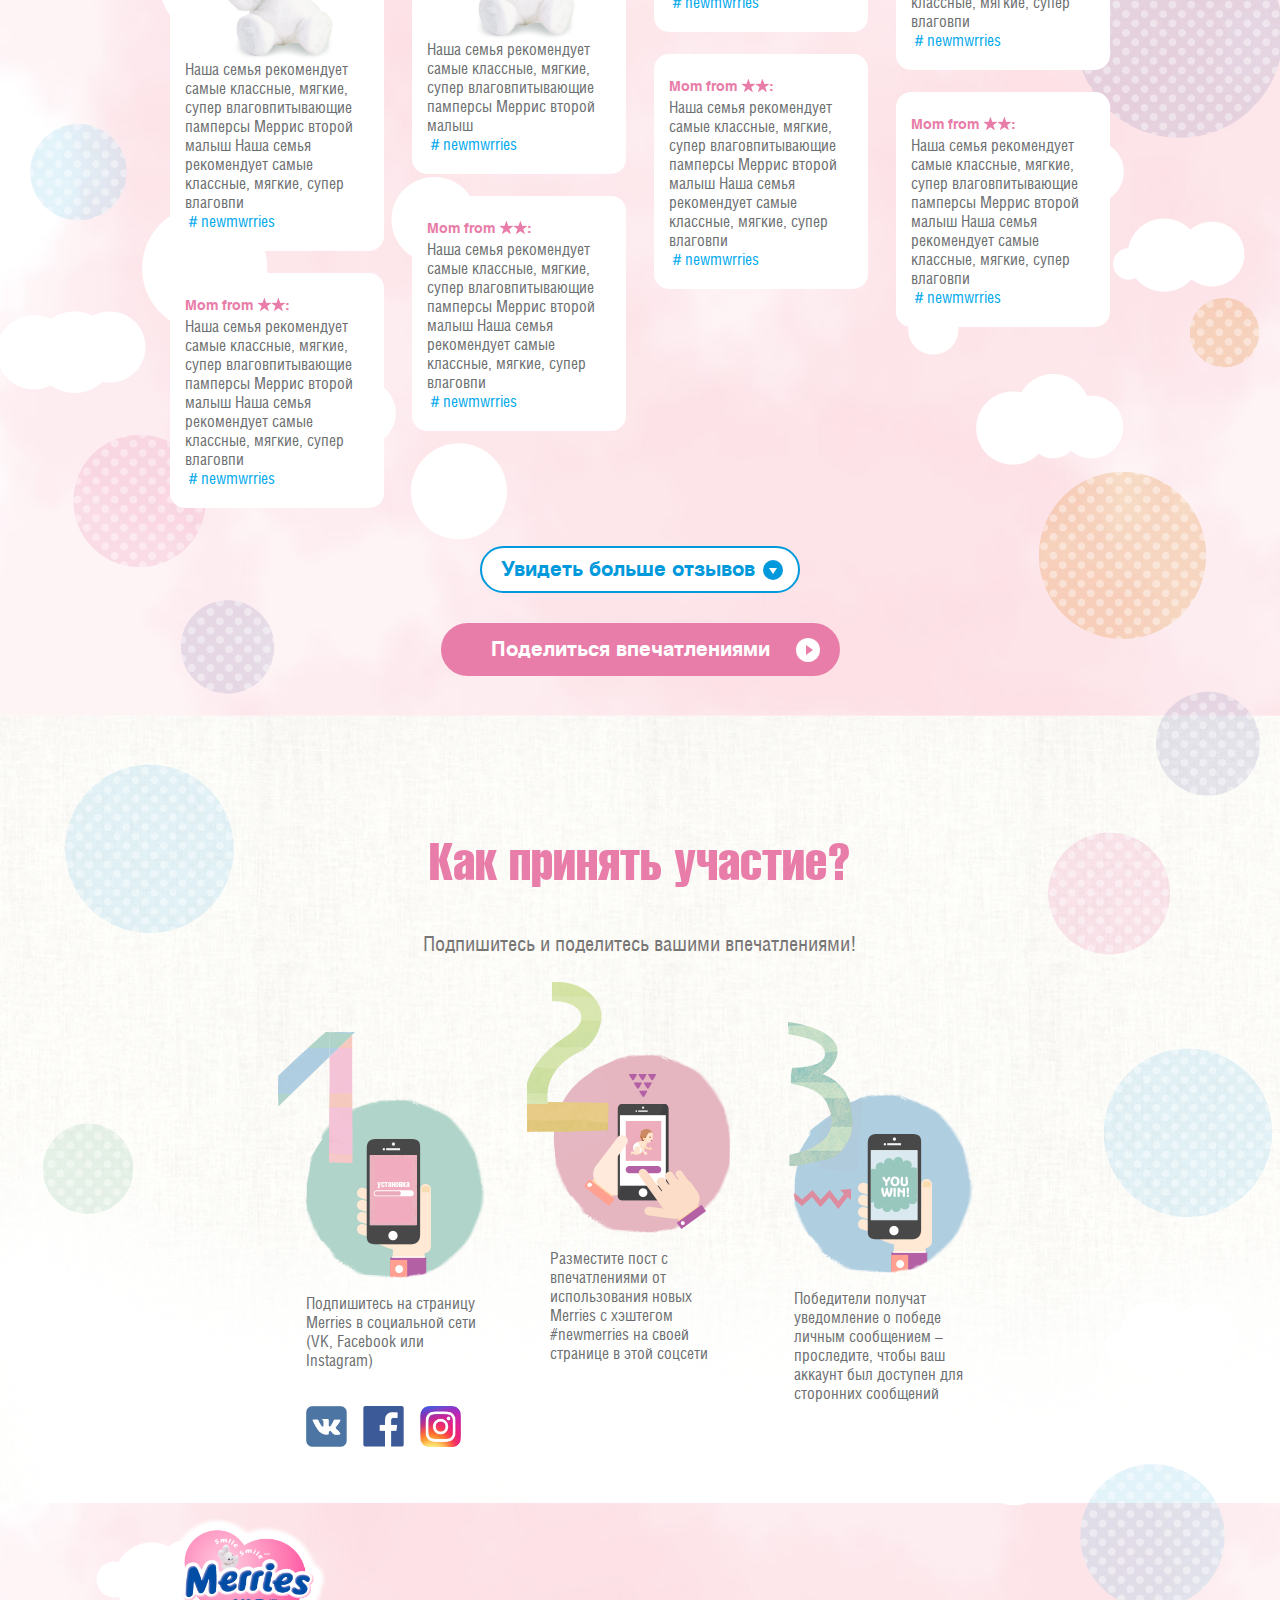
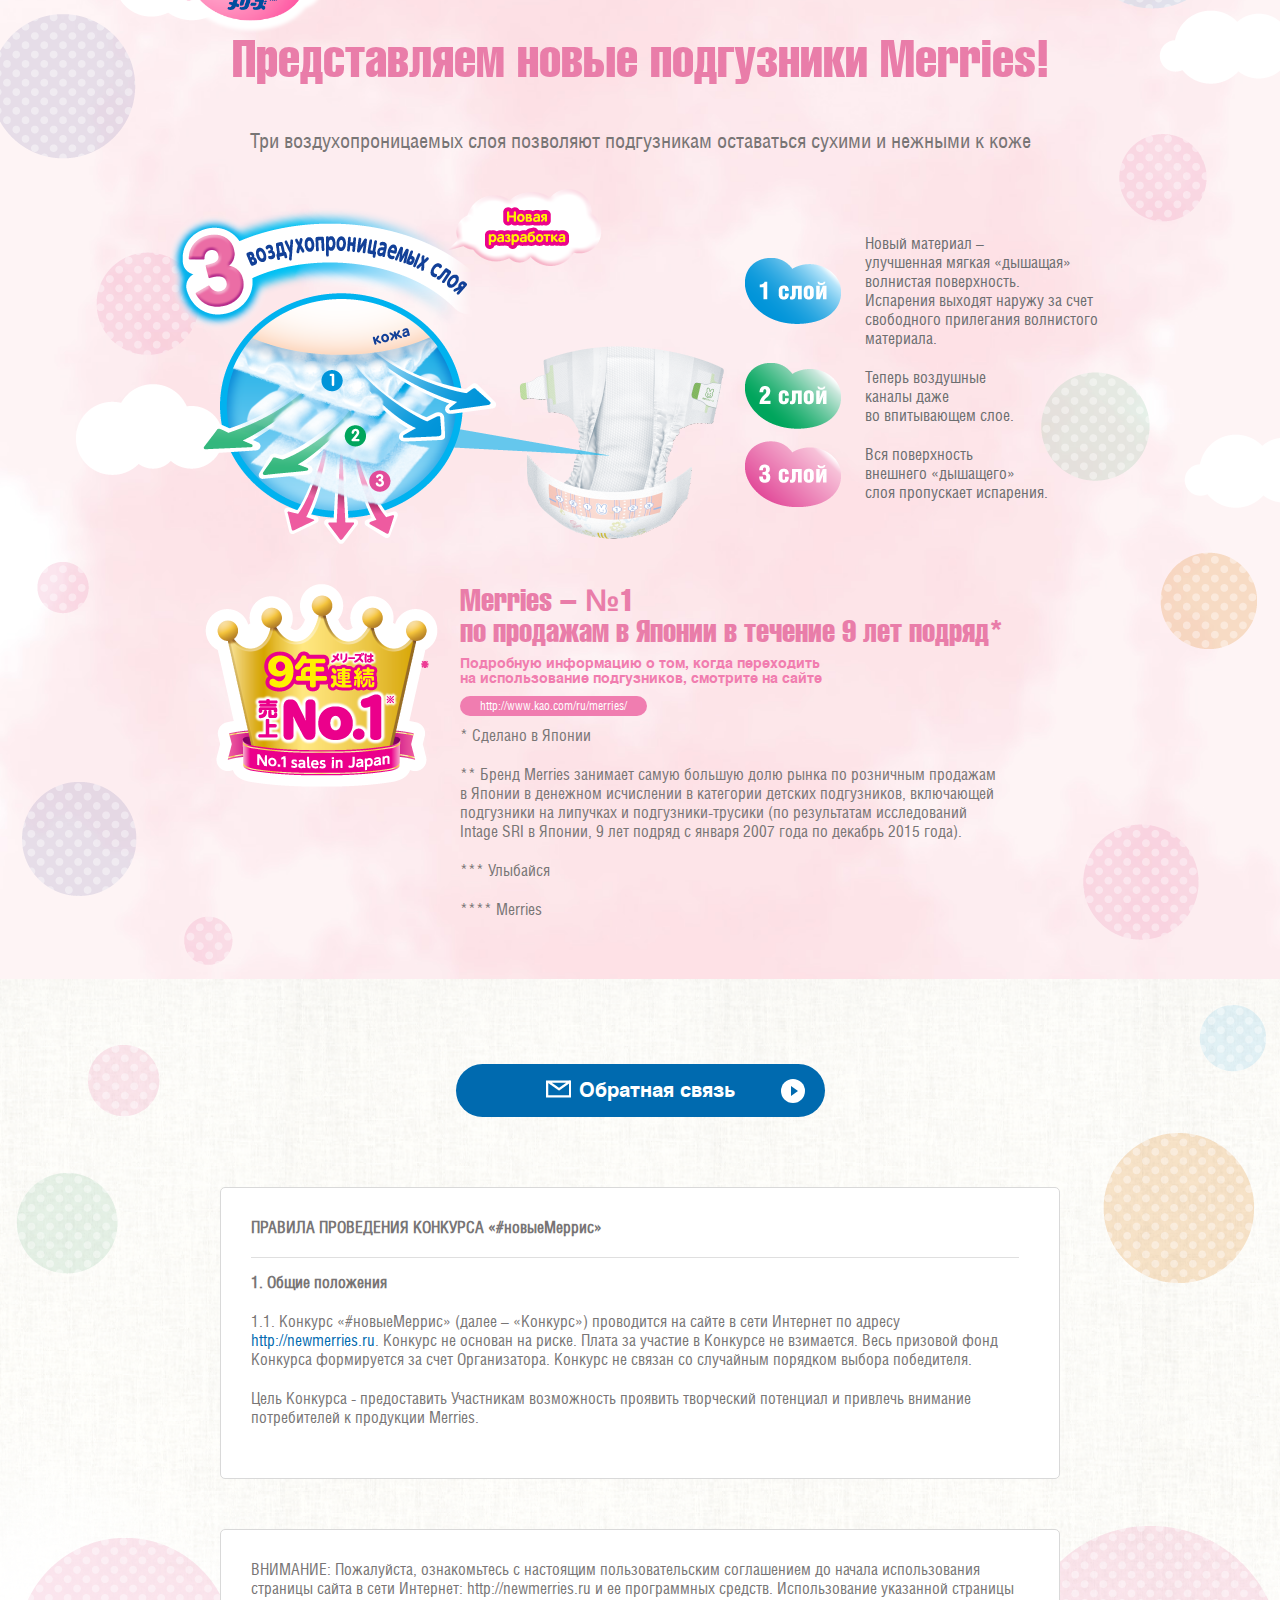
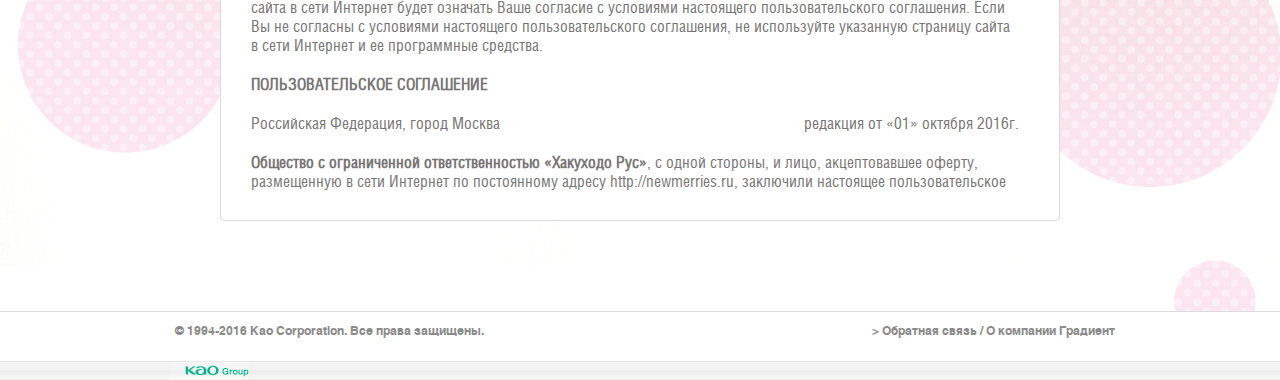
==== commit 65102f7d: "очередные правки" ====
--- a/Merries/index.html
+++ b/Merries/index.html
@@ -108,12 +108,6 @@
                         <div class="two_box_left layer_box_1">
                             <div class="logo_merries">
                                 <img src="images/logo_merries.png" height="200" width="271" alt="">
-                                <div class="logo_stars">
-                                    <sup>***</sup>
-                                    <br>
-                                    <br>
-                                    <sup>****</sup>
-                                </div>
                             </div>
 
                             <h1>Попробуйте <br> новые подгузники!</h1>
@@ -170,7 +164,7 @@
                         <img src="images/rabbit_3.png" alt="">
                     </div>
 
-                    <div class="align_center">
+                    <div class="align_center mb30">
                         <p class="fz21">Разместите пост с хэштегом <br> #newmerries в соцсетях и выиграйте подгузники <br>  нужного вам размера и игрушечного Зайку Merries. <br> Количество победителей ограничено, участвуйте сейчас! </p>
                         <p class="fz21 text_blue">Период проведения акции – 3 октября 2016-31 января 2017</p>
                         <p><a href="present.html" class="btn_pink">О подарочной кампании</a></p>
@@ -511,11 +505,6 @@
 
                     <div class="rabbit_4">
                         <img src="images/logo_merries.png" height="115" width="155" alt="">
-                        <div class="logo_stars">
-                            <sup>***</sup>
-                            <br>
-                            <sup>****</sup>
-                        </div>
                     </div>
                     
                </div>
@@ -692,6 +681,151 @@
                        </div>
                    </div>
                     
+                   <div class="instructions">
+                       <div class="instructions_box">
+                           
+                           <p>ВНИМАНИЕ: Пожалуйста, ознакомьтесь с настоящим пользовательским соглашением до начала использования страницы сайта в сети Интернет: http://newmerries.ru и ее программных средств. Использование указанной страницы сайта в сети Интернет будет означать Ваше согласие с условиями настоящего пользовательского соглашения. Если Вы не согласны с условиями настоящего пользовательского соглашения, не используйте указанную страницу сайта в сети Интернет и ее программные средства.</p>
+
+                           <p><strong>ПОЛЬЗОВАТЕЛЬСКОЕ СОГЛАШЕНИЕ</strong></p>
+                           <p>Российская Федерация, город Москва                           <span class="alignright">редакция от «01» октября 2016г.</span><span class="clear"></span></p>
+
+                           <p><strong>Общество с ограниченной ответственностью «Хакуходо Рус»</strong>, с одной стороны, и лицо, акцептовавшее оферту, размещенную в сети Интернет по постоянному адресу http://newmerries.ru, заключили настоящее пользовательское соглашение о нижеследующем. </p>
+                           <div class="instructions_line"></div>
+
+                           <p><strong>1.    Термины и определения:</strong></p>
+                           <p>1.1.  В настоящем пользовательском соглашении, если из текста прямо не вытекает иное, следующие термины будут иметь указанные ниже значения:</p>
+                           <p><strong>«Администратор»</strong>   - Общество с ограниченной ответственностью «Хакуходо Рус», юридическое лицо, зарегистрированное по законодательству Российской Федерации, адрес: Россия, 117198, Москва, Ленинский проспект, 113/1, в лице Генерального директора Хисатоси Комацу, действующего на основании Устава. Является оператором персональных данных пользователей.<br>
+                           <strong>«Мероприятие»</strong> -  Стимулирующее мероприятие под названием Конкурс «#новыеМеррис», правила проведения которого размещены в сети Интернет по адресу <a href="http://newmerries.ru.">http://newmerries.ru.</a><br>
+                           <strong>«Пользователь»</strong>  - Физическое лицо, заключившее с Администратором Соглашение путем акцепта оферты, размещенной в сети Интернет по постоянному адресу <a href="http://newmerries.ru.">http://newmerries.ru.</a><br>
+                           <strong>«Сайт»</strong> - Совокупность информации, текстов, графических элементов, дизайна, изображений, фото и видеоматериалов, баз данных и иных результатов интеллектуальной деятельности, содержащихся в информационной системе, обеспечивающей доступность такой информации в сети Интернет по доменному имени <a href="http://newmerries.ru.">http://newmerries.ru.</a><br>
+                           <strong>«Соглашение»</strong> -  Настоящее пользовательское соглашение.<br>
+                           <strong>«Стороны»</strong>    - Администратор и Пользователь.</p>
+
+                           <p>1.2.  Все остальные термины и определения, встречающиеся в тексте Соглашения, толкуются Сторонами в соответствии с законодательством Российской Федерации и сложившимися в сети Интернет обычными правилами толкования соответствующих терминов.</p>
+                           <p>1.3.  Названия заголовков (статей) Соглашения предназначены исключительно для удобства пользования текстом Соглашения и буквального юридического значения не имеют.</p>
+                           <p>1.4. Настоящее Соглашение определяет условия использования Пользователями материалов и сервисов Сайта <a href="http://newmerries.ru">http://newmerries.ru</a></p>
+
+                           <div class="instructions_line"></div>
+                           <p><strong>2.Общие условия и порядок заключения Соглашения</strong></p>
+
+                           <p>2.1.Текст Соглашения, постоянно размещенный в сети Интернет по адресу <a href="http://newmerries.ru">http://newmerries.ru</a>, а также доступный при заполнении формы регистрации, содержит все существенные условия Соглашения и является предложением Администратора заключить Соглашение с лицом, использующим Сайт на указанных в тексте Соглашения условиях. Таким образом, текст Соглашения является публичной офертой в соответствии с пунктом 2 статьи 437 Гражданского кодекса Российской Федерации.</p>
+                           <p>Не признаются Участниками Конкурса и не имеют права принимать участие в Конкурсе:</p>
+
+                           <p>2.2. Надлежащим акцептом настоящей оферты в соответствии со статьей 438 Гражданского кодекса Российской Федерации считается последовательное осуществление лицом следующих действий Пользователем:</p>
+                           <p>2.2.1.    Ознакомление с условиями Соглашения;</p>
+                           <p>2.2.2.    Ознакомление с правилами проведения Мероприятия, размещенными в сети Интернет по адресу <a href="http://newmerries.ru">http://newmerries.ru</a>, являющимися неотъемлемой частью Соглашения;</p>
+                           <p>2.2.2.    Ознакомление с правилами проведения Мероприятия, размещенными в сети Интернет по адресу http://newmerries.ru, являющимися неотъемлемой частью Соглашения;</p>
+                           <p>2.2.4.    Проставление символа в специальном поле под заголовком «Я обязуюсь соблюдать правила Мероприятия»;</p>
+                           <p>2.2.5.    Начало использования функций Сайта.</p>
+                           <p>2.3.  Заключив Соглашение, Пользователь принимает правила проведения Мероприятия, размещенные в сети Интернет по адресу <a href="http://newmerries.ru.">http://newmerries.ru.</a></p>
+                           <p>2.4. Администратор вправе в любое время в одностороннем порядке изменять условия настоящего Соглашения. Такие изменения вступают в силу с момента размещения новой версии Соглашения на сайте. При несогласии Пользователя с внесенными изменениями он обязан отказаться от доступа к Сайту, прекратить использование материалов и сервисов Сайта.</p>
+
+                           <div class="instructions_line"></div>
+                           <p><strong>3. Обязательства Пользователя</strong></p>
+
+                           <p>3.1. Пользователь соглашается не предпринимать действий, которые могут рассматриваться как нарушающие российское законодательство или нормы международного права, в том числе в сфере интеллектуальной собственности, авторских и/или смежных правах, а также любых действий, которые приводят или могут привести к нарушению нормальной работы Сайта и сервисов Сайта.</p>
+                           <p>3.2. Использование материалов Сайта без согласия правообладателей не допускается (статья 1270 Г.К РФ). Для правомерного использования материалов Сайта необходимо заключение лицензионных договоров (получение лицензий) от Правообладателей.</p>
+                           <p>3.3. При цитировании материалов Сайта, включая охраняемые авторские произведения, ссылка на Сайт обязательна (подпункт 1 пункта 1 статьи 1274 Г.К РФ).</p>
+                           <p>3.4. Комментарии и иные записи Пользователя на Сайте не должны вступать в противоречие с требованиями законодательства Российской Федерации и общепринятых норм морали и нравственности.</p>
+                           <p>3.5. Пользователь предупрежден о том, что Администратор не несет ответственности за посещение и использование им внешних ресурсов, ссылки на которые могут содержаться на Сайте.</p>
+                           <p>3.6. Пользователь согласен с тем, что Администратор не несет ответственности и не имеет прямых или косвенных обязательств перед Пользователем в связи с любыми возможными или возникшими потерями или убытками, связанными с любым содержанием Сайта, регистрацией авторских прав и сведениями о такой регистрации, товарами или услугами, доступными на или полученными через внешние сайты или ресурсы либо иные контакты Пользователя, в которые он вступил, используя размещенную на Сайте информацию или ссылки на внешние ресурсы.</p>
+                           <p>3.7. Пользователь принимает положение о том, что все материалы и сервисы Сайта или любая их часть могут сопровождаться рекламой. Пользователь согласен с тем, что Администратор не несет какой-либо ответственности и не имеет каких-либо обязательств в связи с такой рекламой.</p>
+                           <p>3.8. Во избежание сомнений Пользователю запрещается:</p>
+                           <p>3.3.1.    обходить технические ограничения, установленные на Сайте;</p>
+                           <p>3.3.2.    изучать технологию, декомпилировать или дизассемблировать Сайт сверх той степени, в которой это явным образом разрешено законодательством Российской Федерации; </p>
+                           <p>3.3.3.    создавать копии экземпляров Сайта, а также внешнего оформления  (дизайна) Сайта;</p>
+                           <p>3.3.4.    изменять каким бы то ни было способом Сайт;</p>
+                           <p>3.3.5.    совершать действия, направленные на изменение функционирования и работоспособности Сайта;</p>
+                           <p>3.3.6.    осуществлять указанные выше действия в отношении любой части Сайта;</p>
+                           <p>3.3.7.    передавать права по Соглашению третьему лицу.</p>
+
+                           <div class="instructions_line"></div>
+                           <p><strong>4.    Персональные данные Пользователя</strong></p>
+
+                           <p>4.1.  Пользователь дает свое согласие Администратору на обработку информации, в том числе, персональных данных, предоставленных при использовании Сайта, а именно:</p>
+                           <p>4.1.1.    фамилия, имя, отчество;</p>
+                           <p>4.1.2.    адрес электронной почты;</p>
+                           <p>4.1.3.    номер мобильного телефона;</p>
+                           <p>4.1.4.    населенный пункт постоянного места проживания;</p>
+                           <p>4.1.5.    дата рождения.</p>
+                           <p>4.2.  Обработка персональных данных осуществляется в соответствии с Федеральным законом «О персональных данных» 152-ФЗ от 27.07.2006г.</p>
+
+                           <div class="instructions_line"></div>
+                           <p><strong>5.    Ограничение ответственности</strong></p>
+
+                           <p>5.1.  На Пользователе лежит риск использования Сайта. Администратор, операторы проводной и беспроводной связи, по сетям которых предоставляется доступ к Сайту, аффилированные лица, поставщики, агенты Администратора не предоставляют каких бы то ни было гарантий в отношении Сайта.</p>
+                           <p>5.2.  Администратор не гарантирует, что Сайт соответствует требованиям Пользователя, что доступ к Сайту будет предоставляться непрерывно, быстро, надежно и без ошибок.</p>
+                           <p>5.3.  Программно-аппаратные ошибки, как на стороне Администратора, так и на стороне Пользователя, приведшие к невозможности получения Пользователем доступа к Сайту, являются обстоятельствами непреодолимой силы, и основанием освобождения от ответственности за неисполнение обязательств Администратора по Соглашению.</p>
+                           <p>5.4.  Администратор вправе уступать права и переводить долги, по всем обязательствам, возникшим из Соглашения. Настоящим Пользователь дает свое согласие на уступку прав и перевод долга любым третьим лицам. О состоявшейся уступке прав и/или переводе долга Администратор информирует Пользователя, размещая соответствующую информацию на Сайте.</p>
+
+                           <div class="instructions_line"></div>
+                           <p><strong>6.    Порядок разрешения споров</strong></p>
+
+                           <p>6.1.  Все споры, разногласия и претензии, которые могут возникнуть в связи с исполнением, расторжением или признанием недействительным Соглашения, Стороны будут стремиться решить путем переговоров. Сторона, у которой возникли претензии и/или разногласия, направляет другой Стороне сообщение с указанием возникших претензий и/или разногласий в соответствии с пунктом 7 Соглашения</p>
+
+                           <p>6.2.  В случае если ответ на сообщение не будет получен направившей сообщение Стороной в течение 30 (тридцати) рабочих дней с даты направления соответствующего сообщения, либо если Стороны не придут к соглашению по возникшим претензиям и/или разногласиям, спор подлежит разрешению в судебном порядке по месту нахождения Администратора.</p>
+
+                           <div class="instructions_line"></div>
+                           <p><strong>7.    Заключительные положения</strong></p>
+
+                           <p>7.1.  Настоящим Стороны подтверждают, что при исполнении (изменении, дополнении, прекращении) Соглашения, а также при ведении переписки по указанным вопросам, допускается использование аналогов собственноручной подписи Сторон. Стороны подтверждают, что все уведомления, сообщения, соглашения и документы в рамках исполнения Сторонами обязательств, возникших из Соглашения, подписанные аналогами собственноручной подписи Сторон, имеют юридическую силу и обязательны для исполнения Сторонами. Под аналогами собственноручной подписи понимаются уполномоченные адреса электронной почты.</p>
+                           <p>7.2.  Стороны признают, что все уведомления, сообщения, соглашения, документы и письма, направленные с использованием уполномоченных адресов электронной почты Сторон, считаются направленными и подписанными Сторонами, кроме случаев, когда в таких письмах прямо не указано обратное.</p>
+                           <p>7.3.  Уполномоченными адресами электронной почты Сторон признаются:</p>
+                           <p>7.3.1.    для Администратора: <a href="mailto:promo@newmerries.ru">promo@newmerries.ru</a></p>
+                           <p>7.3.2.    для Пользователя: адрес электронной почты, указанный Пользователем при заполнении формы на Сайте.</p>
+                           <p>7.4.  Стороны обязуются обеспечивать конфиденциальность сведений и информации, необходимых для доступа к уполномоченным адресам электронной почты, не допускать разглашение такой информации и передачу третьим лицам. Стороны самостоятельно определяют порядок ограничения доступа к такой информации.</p>
+                           <p>7.5.  До момента получения от второй Стороны информации о нарушения режима конфиденциальности, все действия и документы, совершенные и направленные с помощью уполномоченного адреса электронной почты второй Стороны, даже если такие действия и документы были совершены и направлены иными лицами, считаются совершенными и направленными такой второй Стороной. В этом случае права и обязанности, а также ответственность наступают у такой второй Стороны.</p>
+                           <p>7.6. Ничто в Соглашении не может пониматься как установление между Пользователем и Администрации Сайта агентских отношений, отношений товарищества, отношений по совместной деятельности, отношений личного найма, либо каких-то иных отношений, прямо не предусмотренных Соглашением.</p>
+                           <p>7.7. Признание судом какого-либо положения Соглашения недействительным или не подлежащим принудительному исполнению не влечет недействительности иных положений Соглашения.</p>
+                           <p>7.8. Бездействие со стороны Администратора в случае нарушения кем-либо из Пользователей положений Соглашения не лишает Администратора права предпринять позднее соответствующие действия в защиту своих интересов и защиту авторских прав на охраняемые в соответствии с законодательством материалы Сайта.</p>
+
+                           <p><strong>Пользователь подтверждает, что ознакомлен со всеми пунктами настоящего Соглашения и безусловно принимает их.</strong></p>
+
+                           <div class="instructions_line"></div>
+                           <p><strong>8. Призовой фонд Конкурса и порядок вручения призов</strong></p>
+
+                           <p>8.1. Призовым фондом Конкурса являются: 400 (четыреста) подарочных наборов продукции  Merries:<br>
+                           1 (одна) Игрушка Зайчик (белый, 15 см высотой) и 1 (одна) пачка подгузников на выбор:<br>
+                           - Подгузники размер NB (до 5 кг), 90 шт.<br>
+                           - Подгузники размер S (4 – 8 кг), 82 шт.<br>
+                           - Подгузники размер M (6 – 11 кг), 64 шт.<br>
+                           - Подгузники размер L  (9 – 14 кг), 54 шт.<br>
+                           - Подгузники размер XL (12 – 22 кг), 44 шт.</p>
+                           <p>Номинал призового фонда равен 800 000 (Восемьсот тысяч рублей 00 коп.) руб. Стоимость одного призового набора составляет 2000 (Две тысячи рублей 00 коп.) руб.</p>
+
+                           <p>8.2. Каждый из Участников, признанный Организатором Победителем Конкурса, имеет право на получение 1 (одного) приза, состоящего из 1 (одного) призового набора (далее – «Приз»). </p>
+                           <p>8.3.  Победитель не имеет права требовать выплаты денежного эквивалента Приза вместо выдачи электронного подарочного сертификата в натуральном выражении. Замена Приза Организатором не производится. Организатор распоряжается невостребованными по итогам проведения Конкурса Призами по своему усмотрению.</p>
+                           <p>8.4. Организатор вручает Приз Победителю путем направления почтового отправления по адресу, указанному Победителем.</p>
+                           <p>8.5. Стоимость Приза не превышает 4 000 (четыре тысячи) рублей 00 копеек и в соответствии с п. 28 ст. 217 Налогового Кодекса РФ не облагается налогом на доходы физических лиц (НДФЛ) по ставке 35 % в соответствии со вторым абзацем п. 2 ст. 224 Налогового Кодекса РФ.</p>
+
+                           <div class="instructions_line"></div>
+                           <p><strong>9. Дополнительные условия</strong></p>
+
+                           <p>9.1. Результаты проведения Конкурса являются окончательными и не подлежат пересмотру за исключением случаев выявления Организатором после объявления таких результатов нарушений порядка и правил участия в Конкурсе, допущенных в ходе Конкурса лицами, объявленными Победителями. </p>
+                           <p>9.2. Участие в Конкурсе автоматически подразумевает ознакомление и согласие Участника с Условиями. Факт участия в Конкурсе является свободным, конкретным, информированным и сознательным выражением согласия Участника Конкурса на обработку Организатором Конкурса  персональных данных Участника Конкурса, любыми способами, необходимыми в целях проведения Конкурса, а также означает, что его Участники соглашаются с тем, что их персональные данные (имена, фамилии, адреса электронной почты, контактные телефоны и пр.), сообщаемые Участниками Организатору Конкурса, могут быть использованы Организатором в объеме, предусмотренном настоящими Правилами, исключительно в целях проведения Конкурса, а также в случае победы в Конкурсе их имена, фамилии, фотографии, интервью и иные материалы о них могут быть использованы Организатором в рекламных целях.</p>
+                           <p>Участник может отозвать свое согласие на обработку персональных данных, обратившись к Организатору с такой просьбой через форму обратной связи на сайте: newmerries.ru. В случае отзыва согласия на обработку персональных данных Участник не допускается к дальнейшему участию в Конкурсе.</p>
+                           <p>Права Участника как субъекта персональных данных:<br>
+                           - на получение сведений об Организаторе, как операторе его персональных данных;<br>
+                           - требовать от Организатора, как оператора его персональных данных, уточнения своих персональных данных, их блокирования или уничтожения в случае, если персональные данные являются неполными, устаревшими, недостоверными, незаконно полученными или не являются необходимыми для заявленной цели обработки<br>
+                           - принимать предусмотренные законом меры по защите своих прав.</p>
+                           <p>9.4. Участник, предоставляя материалы на сайте: http://newmerries.ru в социальных сетях, указанных в п.2 настоящих Правил какие-либо охраняемые материалы от своего имени (фото, комментарии и пр.), обладателем исключительных прав на которые является он сам/сама, Участник дает свое согласие на безвозмездное использование таких материалов Организатором Конкурса сроком на 5 (пять) лет, в том числе в коммерческих целях, включая доведение таких материалов до всеобщего сведения с использованием Сайта, иных интернет-ресурсов, принадлежащих  Организатору, воспроизводить материалы и входящие в их состав произведения в неограниченном количестве экземпляров в любой материальной форме, распространять экземпляры материалов и входящих в их состав произведений, публично демонстрировать экземпляры материалов и входящих в их состав произведений, сообщать материалы и произведения в эфир, по кабелю, переводить или иным способом перерабатывать материалы и содержащиеся в них произведения, использовать материалы в рекламных целях. В случае, если Участник не желает давать Организатором Конкурса согласие на использование размещаемых им материалов на указанных условиях и вышеуказанными способами, он (она) обязан (-на) воздерживаться от размещения таких материалов в разделе Конкурса в социальных сетях.</p>
+                           <p>9.5. Организатор Конкурса, а также уполномоченные им лица не несут ответственности за технические сбои в сети интернет-провайдера, к которой̆ подключен Участник, не позволяющие осуществить действия, необходимые для участия в Конкурсе; за не ознакомление Участников с результатами Конкурса, а также за неполучение от Участников сведений, необходимых для получения Призов, по вине организаций связи или по иным, не зависящим от Организатора причинам. </p>
+                           <p>9.6. Лицо, имеющее основания полагать, что передаваемые Участником на сайте: <a href="http://newmerries.ru">http://newmerries.ru</a> и в социальных сетях, указанных в п. 2 настоящих Правил, материалы, нарушающие интеллектуальные или иные права третьих лиц, может направить Организатору Конкурса сообщение с указанием места расположения таких материалов, нарушающих права третьих лиц, с указанием Участника, разместившего такие материалы, и указанием имени, наименования или иных контактных данных действительного правообладателя или его законного представителя. Сообщение может быть направлено в устной форме по телефону, указанному в п.1.5.1 настоящих Правил. В случае поступления такого сообщения о нарушении авторских прав Организатор Конкурса вправе провести проверку обоснованности такого сообщения, на время которой может заблокировать доведение спорных материалов до сведения Участников или иных лиц в разделе Конкурса в социальных сетях, указанных в п.2 настоящих Правил.</p>
+                           <p>9.7. Настоящие Правила являются единственными официальными правилами участия в Конкурсе. В случае возникновения ситуаций, допускающих неоднозначное толкование этих Правил, и/или вопросов, не урегулированных этими Правилами, окончательное решение о таком толковании принимается непосредственно и исключительно Организатором Конкурса. </p>
+                           <p>9.8. Победители Конкурса обязуются подписать все необходимые документы, связанные с получением Призов в сроки, указанные Организатором. Не подписание таких документов рассматривается Организатором как отказ от получения Приза. </p>
+                           <p>9.9. Все Участники Конкурса самостоятельно оплачивают все расходы, понесенные ими в связи с участием в Конкурсе (в том числе, без ограничений, расходы, связанные с доступом в Интернет). </p>
+
+                           <div class="instructions_line"></div>
+                           <p><strong>10. Ответственность Сторон</strong></p>
+
+                           <p>10.1. Организатор не несет ответственность в случае невыполнения своих обязательств вследствие предоставления Участником неполных, устаревших или недостоверных персональных данных.</p>
+                           <p>10.2. Факт участия в Конкурсе означает полное согласие Участников с настоящими Правилами проведения Конкурса. Нарушение Участником Конкурса настоящих Правил или отказ от надлежащего выполнения настоящих Правил и/или получения одного из предусмотренных Призов, считается отказом Участника от участия в Конкурсе и получения Приза. </p>
+                           <p>10.3. Все вопросы проведения Конкурса регулируются в соответствии с действующим законодательством РФ.</p>
+
+
+                       </div>
+                   </div>
+                    
                </div>
 
             </div>
@@ -999,18 +1133,14 @@
                             <div class="checkbox_container">
                                 <div class="form_box">
                                     <input type="checkbox" id="user_agreement" name="user_agreement" checked required>
-                                    <label for="user_agreement">Нажимая кнопку «отправить» подтверждаю, что ознакомился и согласен с условиями <a href="files/NewMerries_Пользовательское соглашение сент 2016г..pdf" target="_blank">пользовательского соглашения</a></label>
+                                    <label for="user_agreement">Нажимая кнопку «отправить» подтверждаю, что ознакомился и согласен с условиями <a href="files/NewMerries_Пользовательское соглашение сент 2016г..pdf" target="_blank">пользовательского соглашения</a>, подтверждаю свое <a href="files/Согласие на обработку перс  данных.pdf" target="_blank">Согласие на обработку персональных данных</a>, ознакомился и согласен с <a href="files/Merries_NewMerries_rules_раздача сэмплов.pdf" target="_blank">условиями стимулирующей акции</a></label>
                                 </div>
                                 
                                 <div class="form_box form_box_open">
-                                    <input type="checkbox" id="terms_action" name="terms_action" checked required>
-                                    <label for="terms_action">Ознакомился и согласен с <a href="files/Merries_NewMerries_rules_раздача сэмплов.pdf" target="_blank">условиями стимулирующей акции</a></label>
+                                    <input type="checkbox" id="terms_action" name="terms_action" checked>
+                                    <label for="terms_action">Хотите ли вы получать полезную информацию от Merries?</label>
                                 </div>
                                 
-                                <div class="form_box form_box_open">
-                                    <input type="checkbox" id="processing_personal_data" name="processing_personal_data" checked required>
-                                    <label for="processing_personal_data">Подтверждаю свое <a href="files/Согласие на обработку перс  данных.pdf" target="_blank">Согласие на обработку персональных данных</a></label>
-                                </div>
                             </div>
                             
 
--- a/Merries/css/style.css
+++ b/Merries/css/style.css
@@ -582,6 +582,8 @@
          padding: 75px 0 0;
       }
 
+      .mb30{margin-bottom: 30px;}
+
 /* ------------------------------------------------
 
     5. Header
@@ -972,22 +974,6 @@
   background:  url(../images/bg_box_1.png) 0 0 no-repeat;
 }
 
-
-.logo_stars{
-  display: inline-block;
-  vertical-align: top;
-  color: #e97da9;
-  font-size: 25px;
-  padding-top: 50px;
-  margin-left: -30px;
-  font-weight: 700;
-}
-
-.rabbit_4 .logo_stars{
-  padding-top: 30px;
-  margin-left: -10px;
-}
-
 .two_box_left {
   width: 50%;
   float: left;
@@ -1053,7 +1039,7 @@
   display: block;
 }
 .four_box_offset {
-  padding-top: 50px;
+  padding-top: 20px;
   padding-bottom: 30px;
 }
 .cont_box {
@@ -1382,6 +1368,11 @@
   background-color: #ffffff;
  
 }
+
+.instructions:not(:last-child){
+  margin-bottom: 50px;
+}
+
 .instructions_box {
    overflow: auto;
    height: 230px;
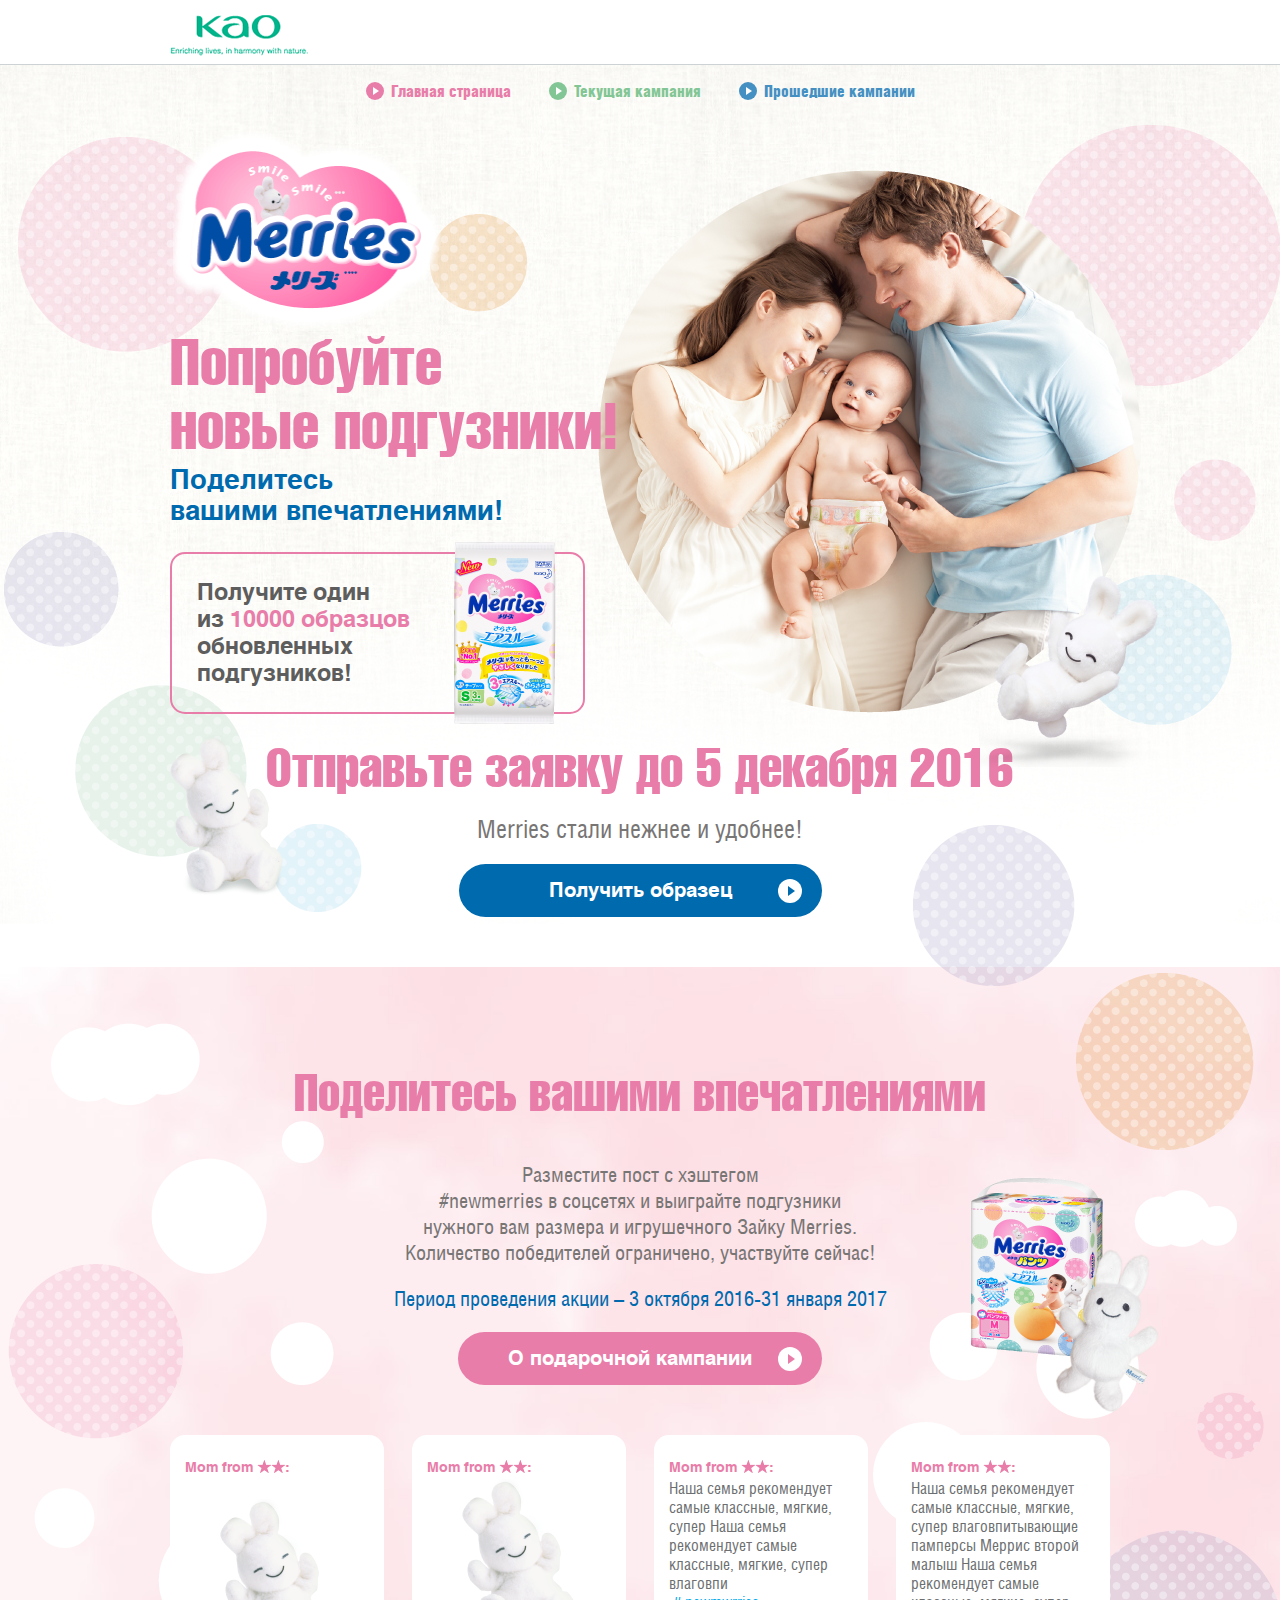
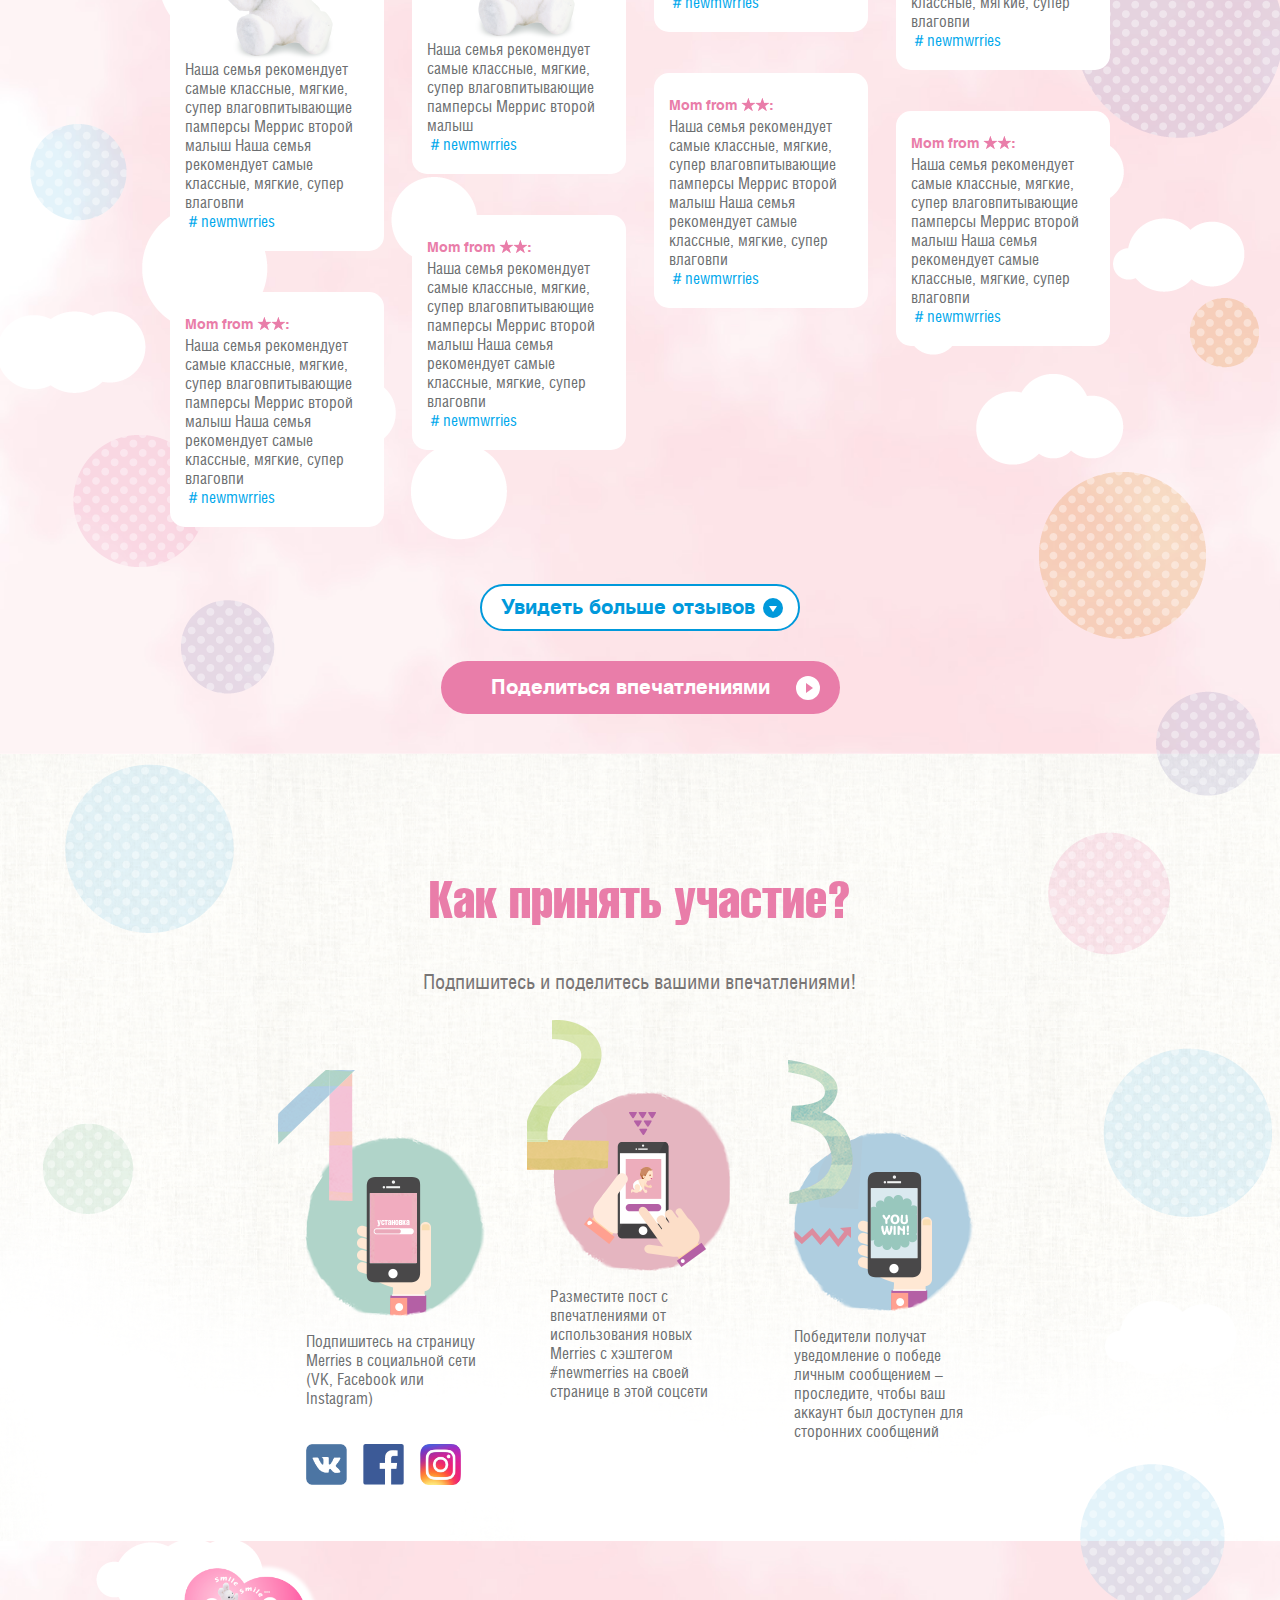
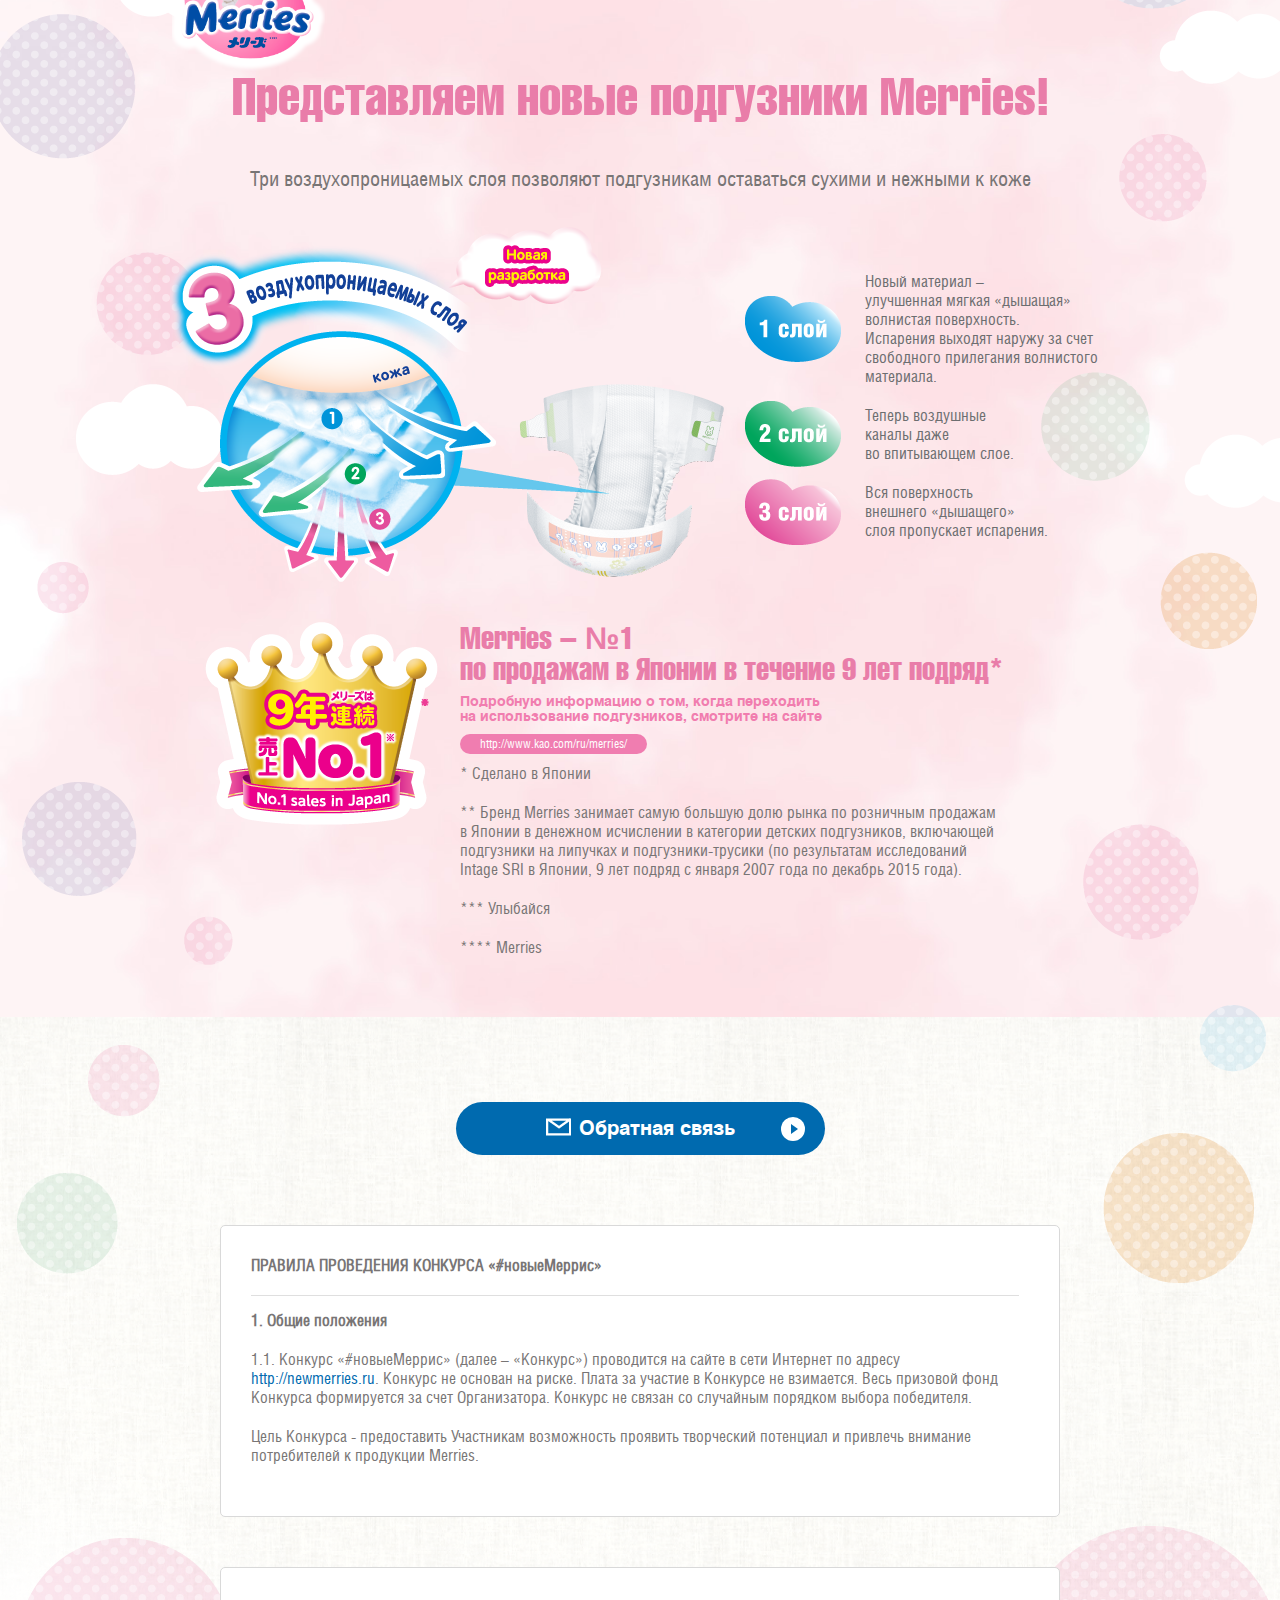
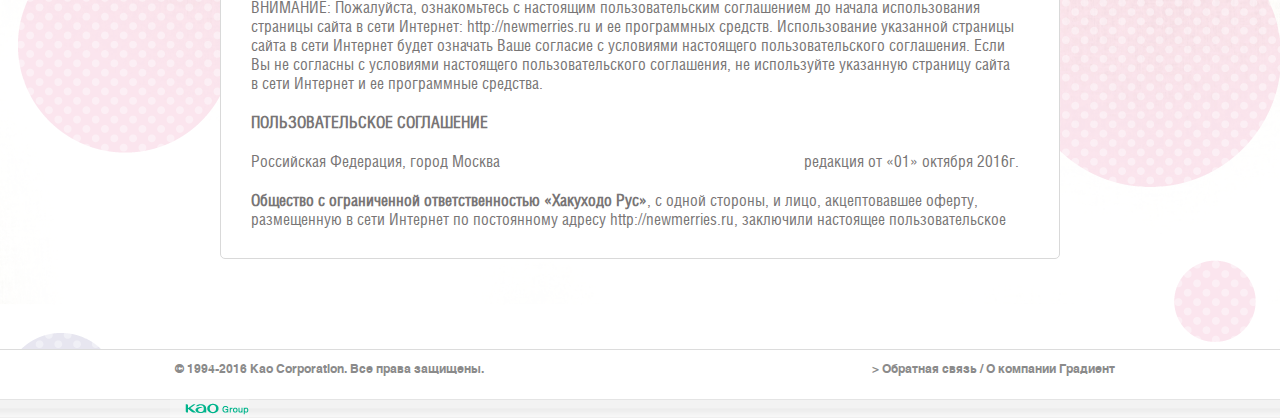
==== commit 9dab4412: "исправил 5 ошибку" ====
--- a/Merries/index.html
+++ b/Merries/index.html
@@ -987,7 +987,7 @@
                                     
                                                 <div class="calendar_wr">
                                                     <span class="icon_calendar"></span>
-                                                    <input required maxlength="8" class="calendar" data-lang="ru" data-years="1960-2016" data-format="LL" data-sundayfirst="false" placeholder="" name="calendar1" />
+                                                    <input required readonly class="calendar" data-lang="ru" data-years="1960-2016" data-format="LL" data-sundayfirst="false" placeholder="" name="calendar1" /><!-- maxlength="8" -->
                                                 </div>
                                                 
                                     
@@ -1093,7 +1093,7 @@
                                     
                                                 <div class="calendar_wr">
                                                     <span class="icon_calendar"></span>
-                                                    <input required class="calendar" data-lang="ru" data-years="1990-2016" data-format="LL" data-sundayfirst="false" placeholder="" />
+                                                    <input required class="calendar" readonly data-lang="ru" data-years="1990-2016" data-format="LL" data-sundayfirst="false" placeholder="" />
                                                 </div>
                                                 
                                     
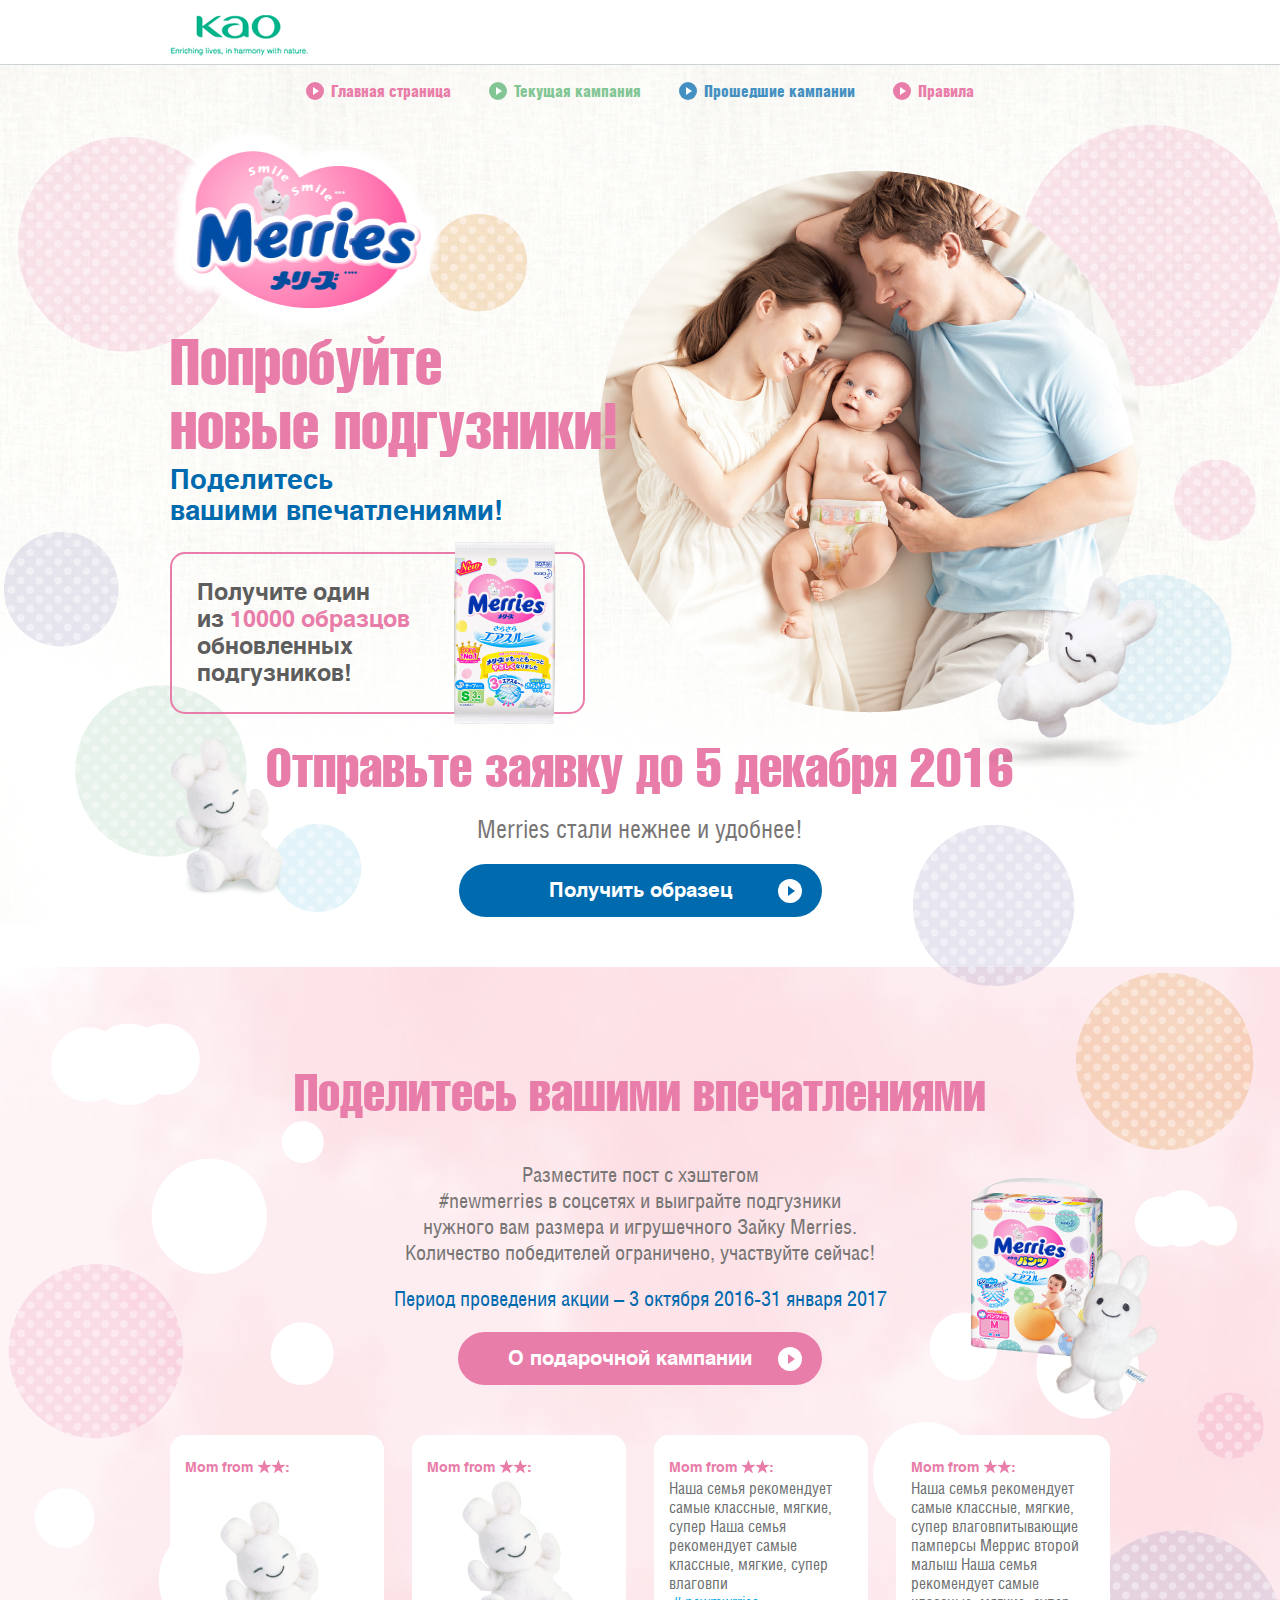
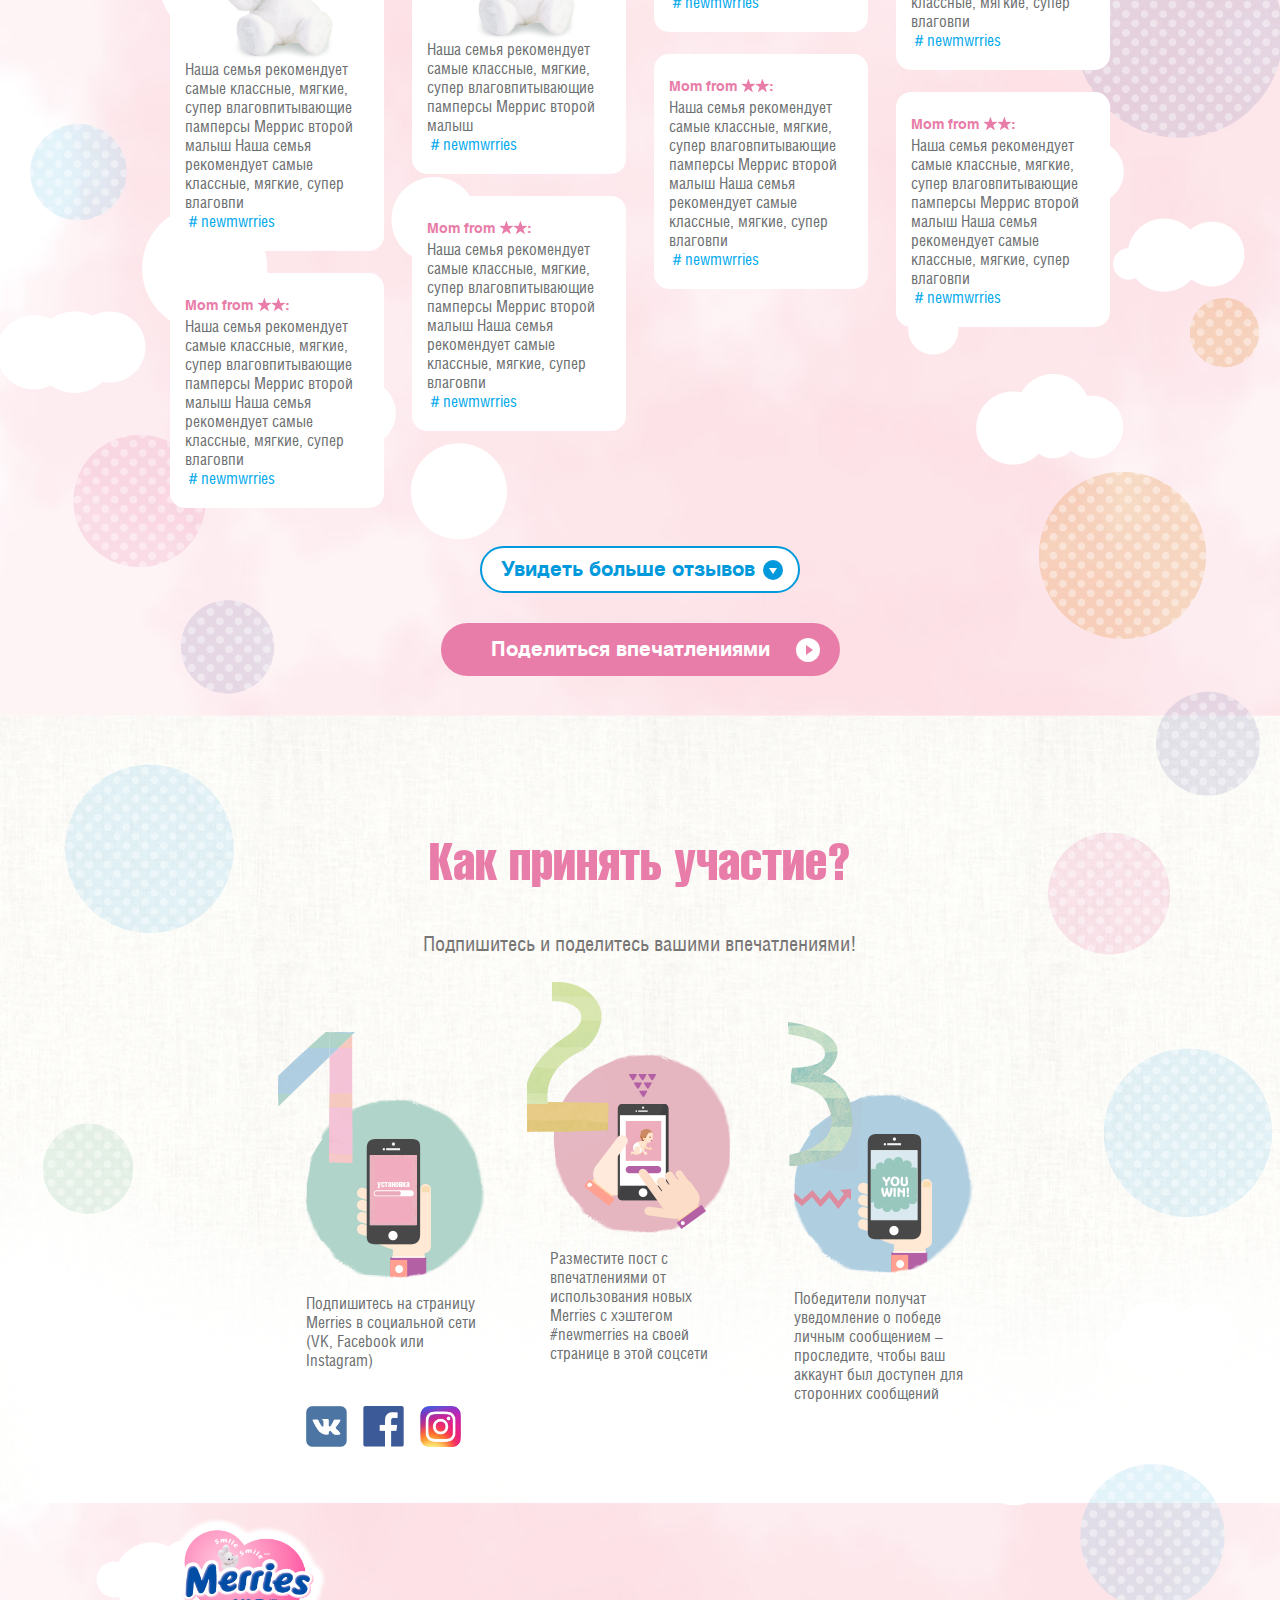
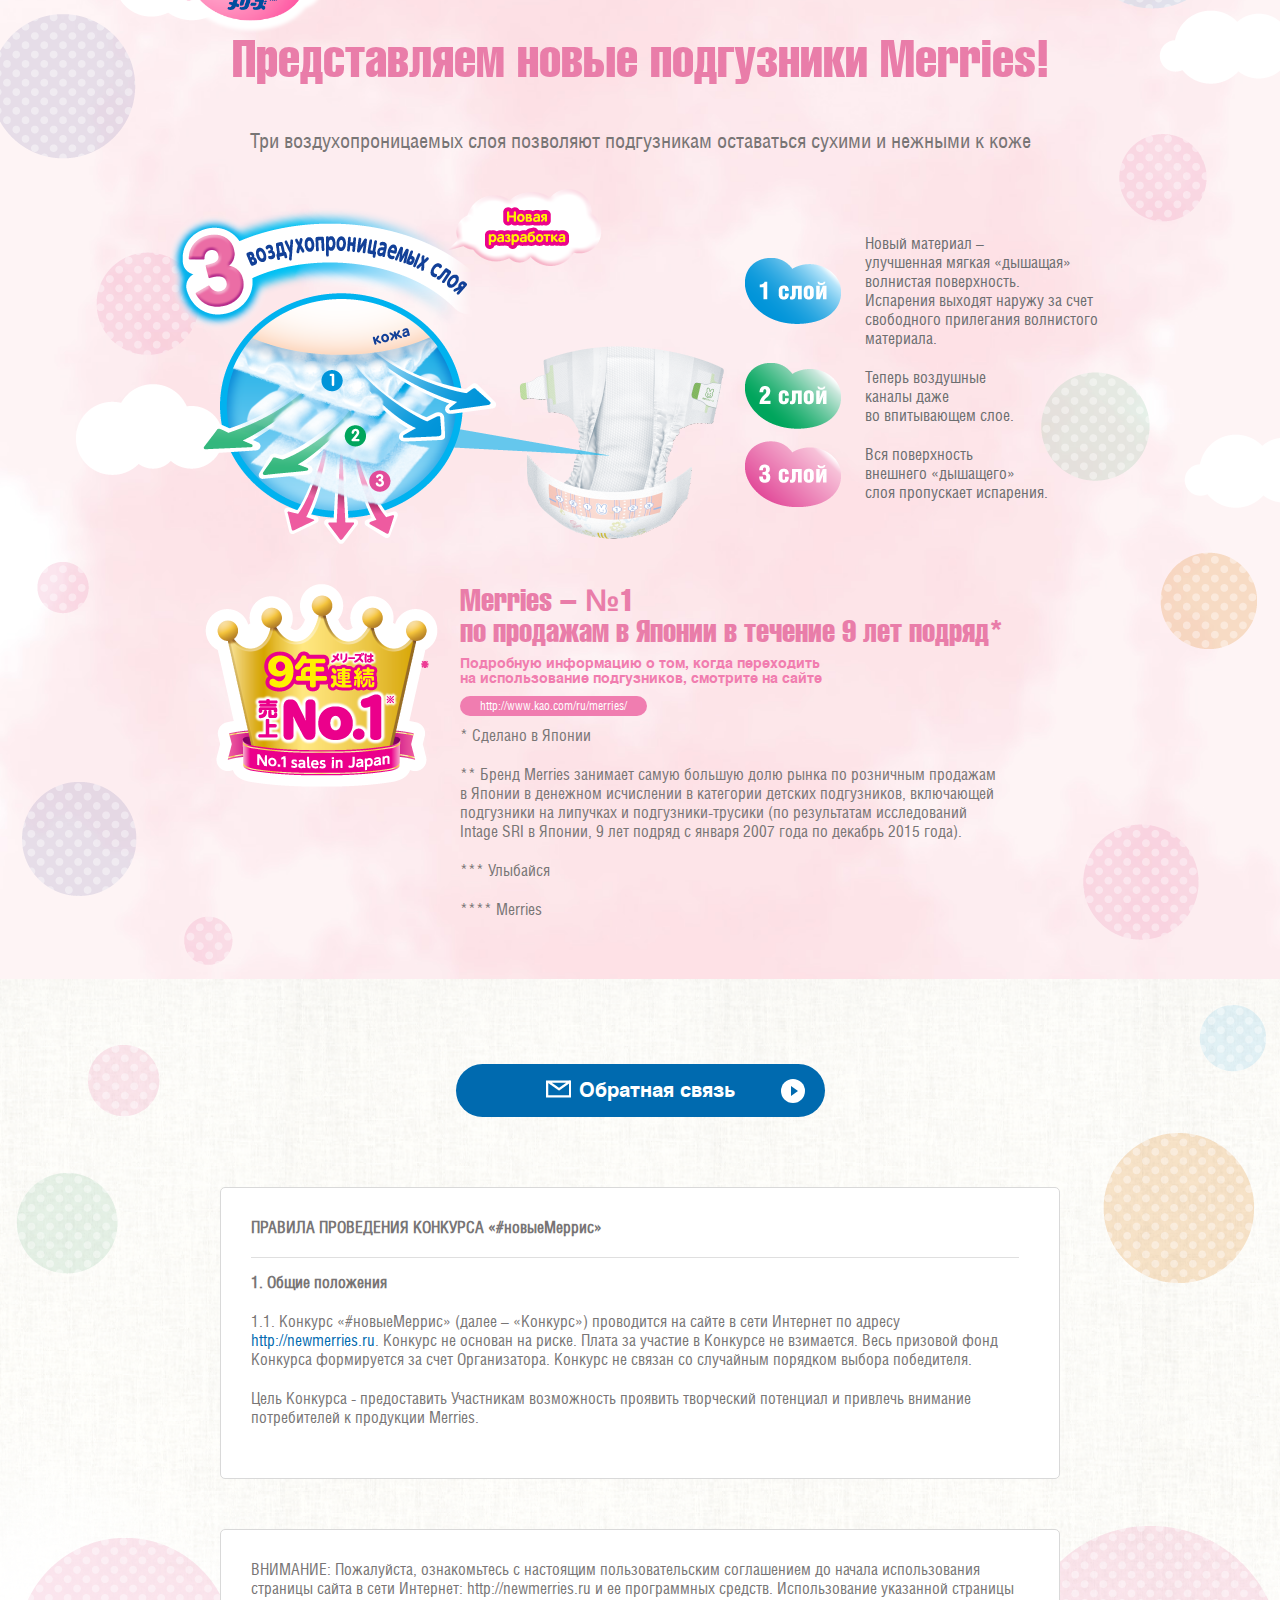
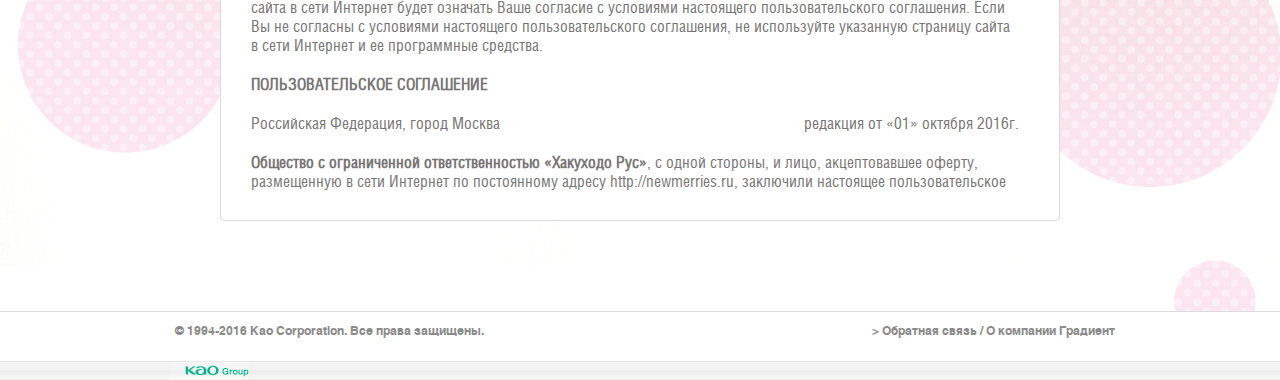
==== commit 24f2ee43: "Якорь на главной." ====
--- a/Merries/index.html
+++ b/Merries/index.html
@@ -97,6 +97,9 @@
                            <li class="nav_item_1"><a href="index.html">Главная страница</a></li>
                            <li class="nav_item_2"><a href="present.html">Текущая кампания</a></li>
                            <li class="nav_item_3"><a href="campaignslist.html">Прошедшие кампании</a></li>
+                           <li class="nav_item_1"><a href="#rules">Правила</a></li>
+
+                           
                    
                        </ul>
                    
@@ -520,7 +523,7 @@
                          <a href="javascript:;" class="btn_blue modal_btn2"><img src="images/icon_email.png" alt="">Обратная связь</a>
                     </div>
 
-                   <div class="instructions">
+                   <div class="instructions" id="rules">
                        <div class="instructions_box">
                            <p><strong>ПРАВИЛА ПРОВЕДЕНИЯ КОНКУРСА «#новыеМеррис»</strong></p>
                            <div class="instructions_line"></div>
@@ -1065,11 +1068,14 @@
                                 <div class="col-50pr">
                                     <div class="form_box">
                                         <label>Количество детей</label>
-                                        <select id="qtChildren">
-                                            <option value="1">1</option>
-                                            <option value="2">2</option>
-                                            <option value="3">3</option>
-                                            <option value="4">4</option>
+                                        <select id="qtChildren" name="num_childs" class="valid" aria-invalid="false">
+
+                                            <option value="30" selected="" data-num="1">1</option>
+                                            <option value="31" data-num="2">2</option>
+                                            <option value="32" data-num="3">3</option>
+                                            <option value="33" data-num="4">4</option>
+                                            <option value="34" data-num="1">Больше 4-х</option>
+                                            <option value="35" data-num="1" data-wait="1">Жду ребенка</option>                                       
                                         </select>
                                     </div>
                                 </div>
@@ -1088,7 +1094,7 @@
                                     
                                         <div class="col-50pr">
                                             <div class="form_box">
-                                                <label>Дата рождения</label>
+                                                <label><span class="s">Дата рождения</span><span class="h">Ожидаемая дата рождения</span></label>
                                                 <!-- <input required type="date" value="" name="date" placeholder="" /> -->
                                     
                                                 <div class="calendar_wr">
@@ -1114,7 +1120,7 @@
 
                                     <div>
                                         <div class="form_box">
-                                            <label>Какими подгузниками пользовались</label>
+                                            <label><span class="s">Какими подгузниками пользовались</span><span class="h">Какими подгузниками планируете пользоваться?</span></label>
                                             <select>
                                                 <option>Подгузник 1</option>
                                                 <option>Подгузник 2</option>
--- a/Merries/css/style.css
+++ b/Merries/css/style.css
@@ -1397,4 +1397,14 @@
 
 .instructions_box ul:not([class]) li:not(:last-child){
   margin-bottom: 15px;
+}
+
+.h {
+  display: none;
+}
+.wait .h {
+  display: block;
+}
+.wait .s {
+  display: none;
 }